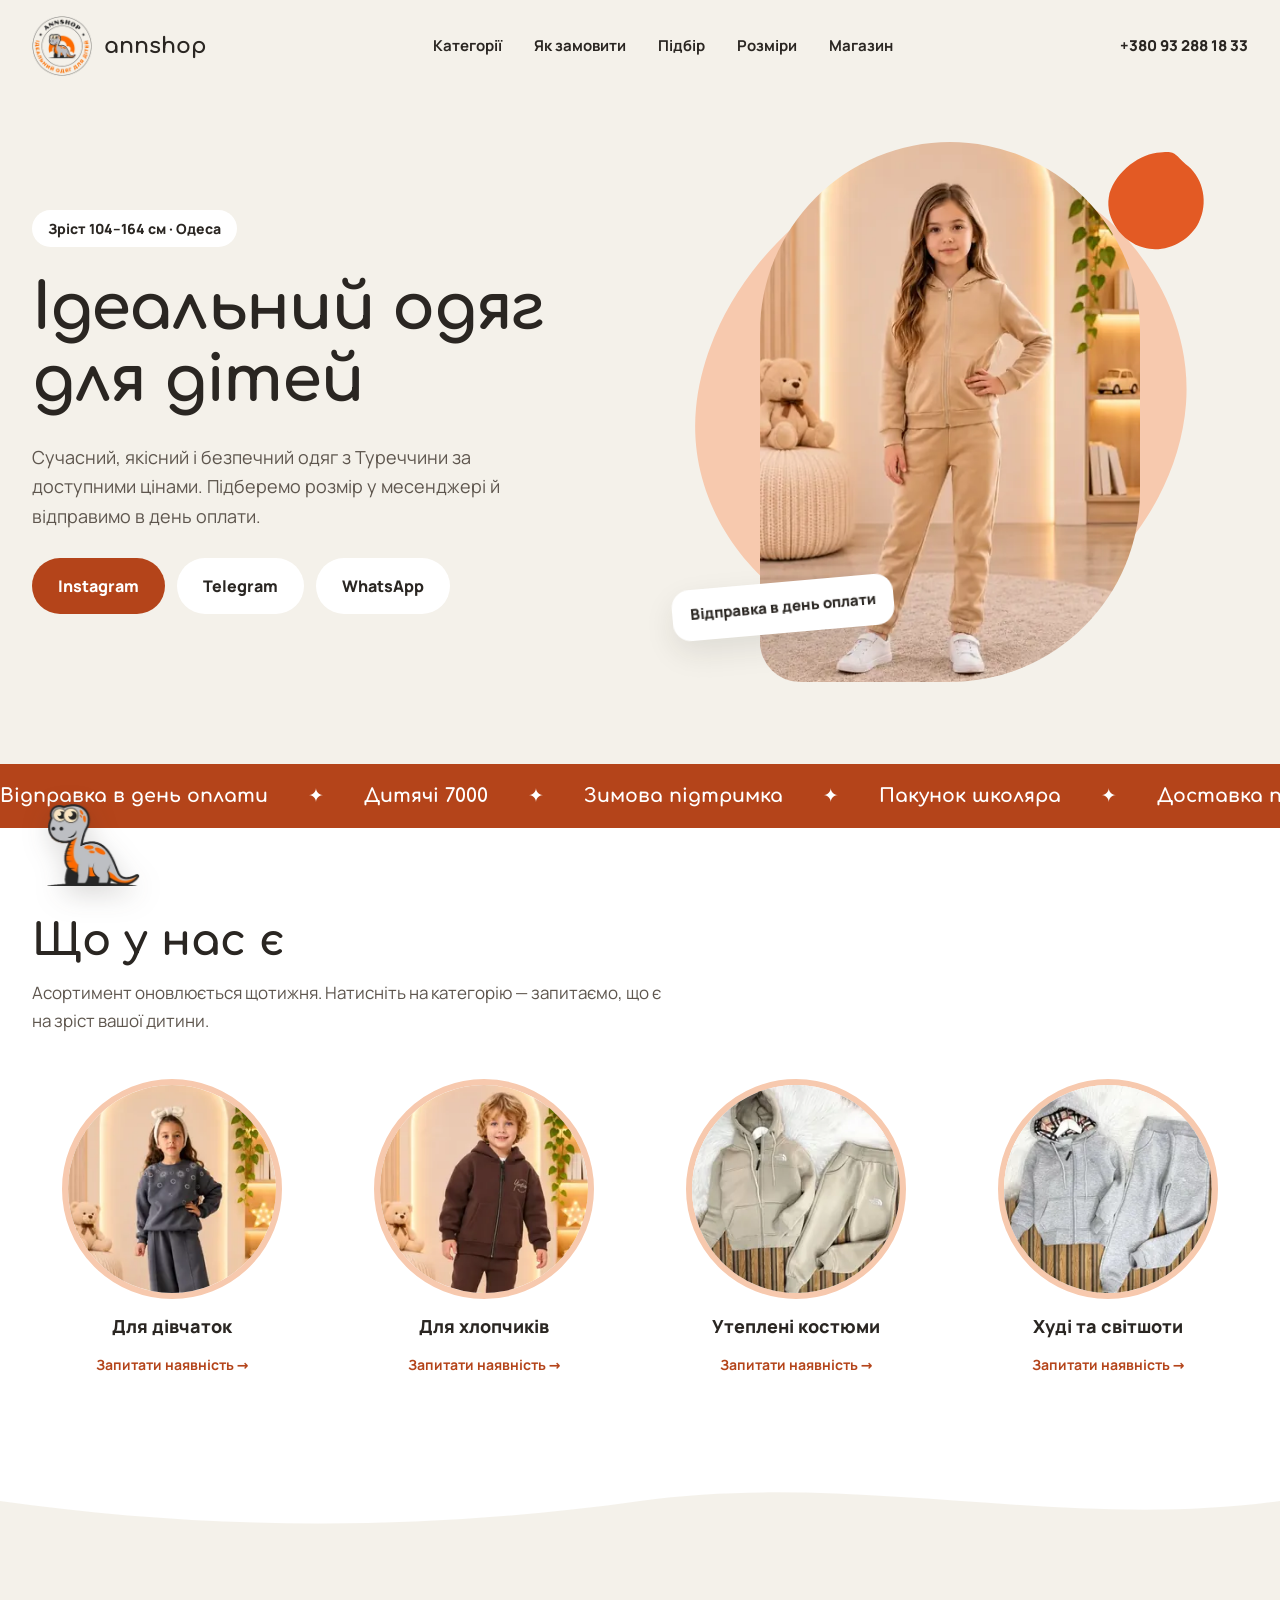
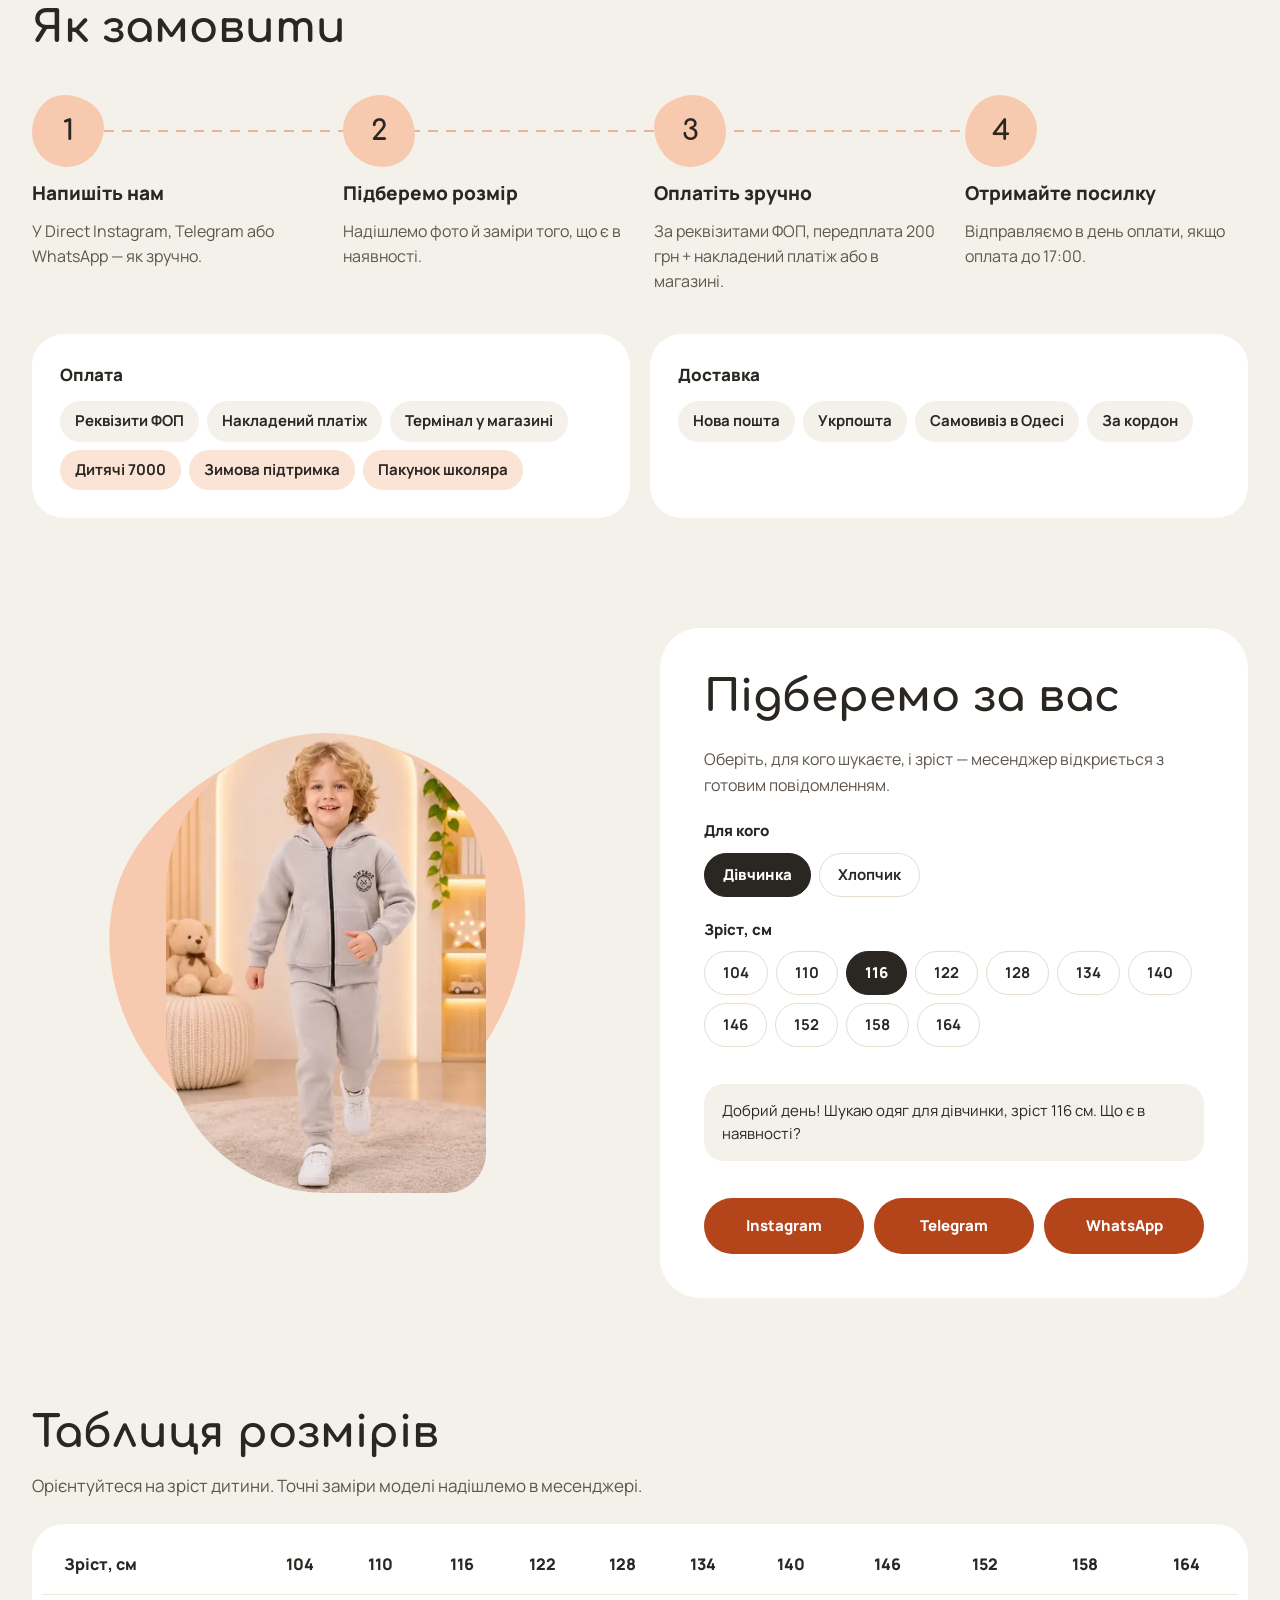
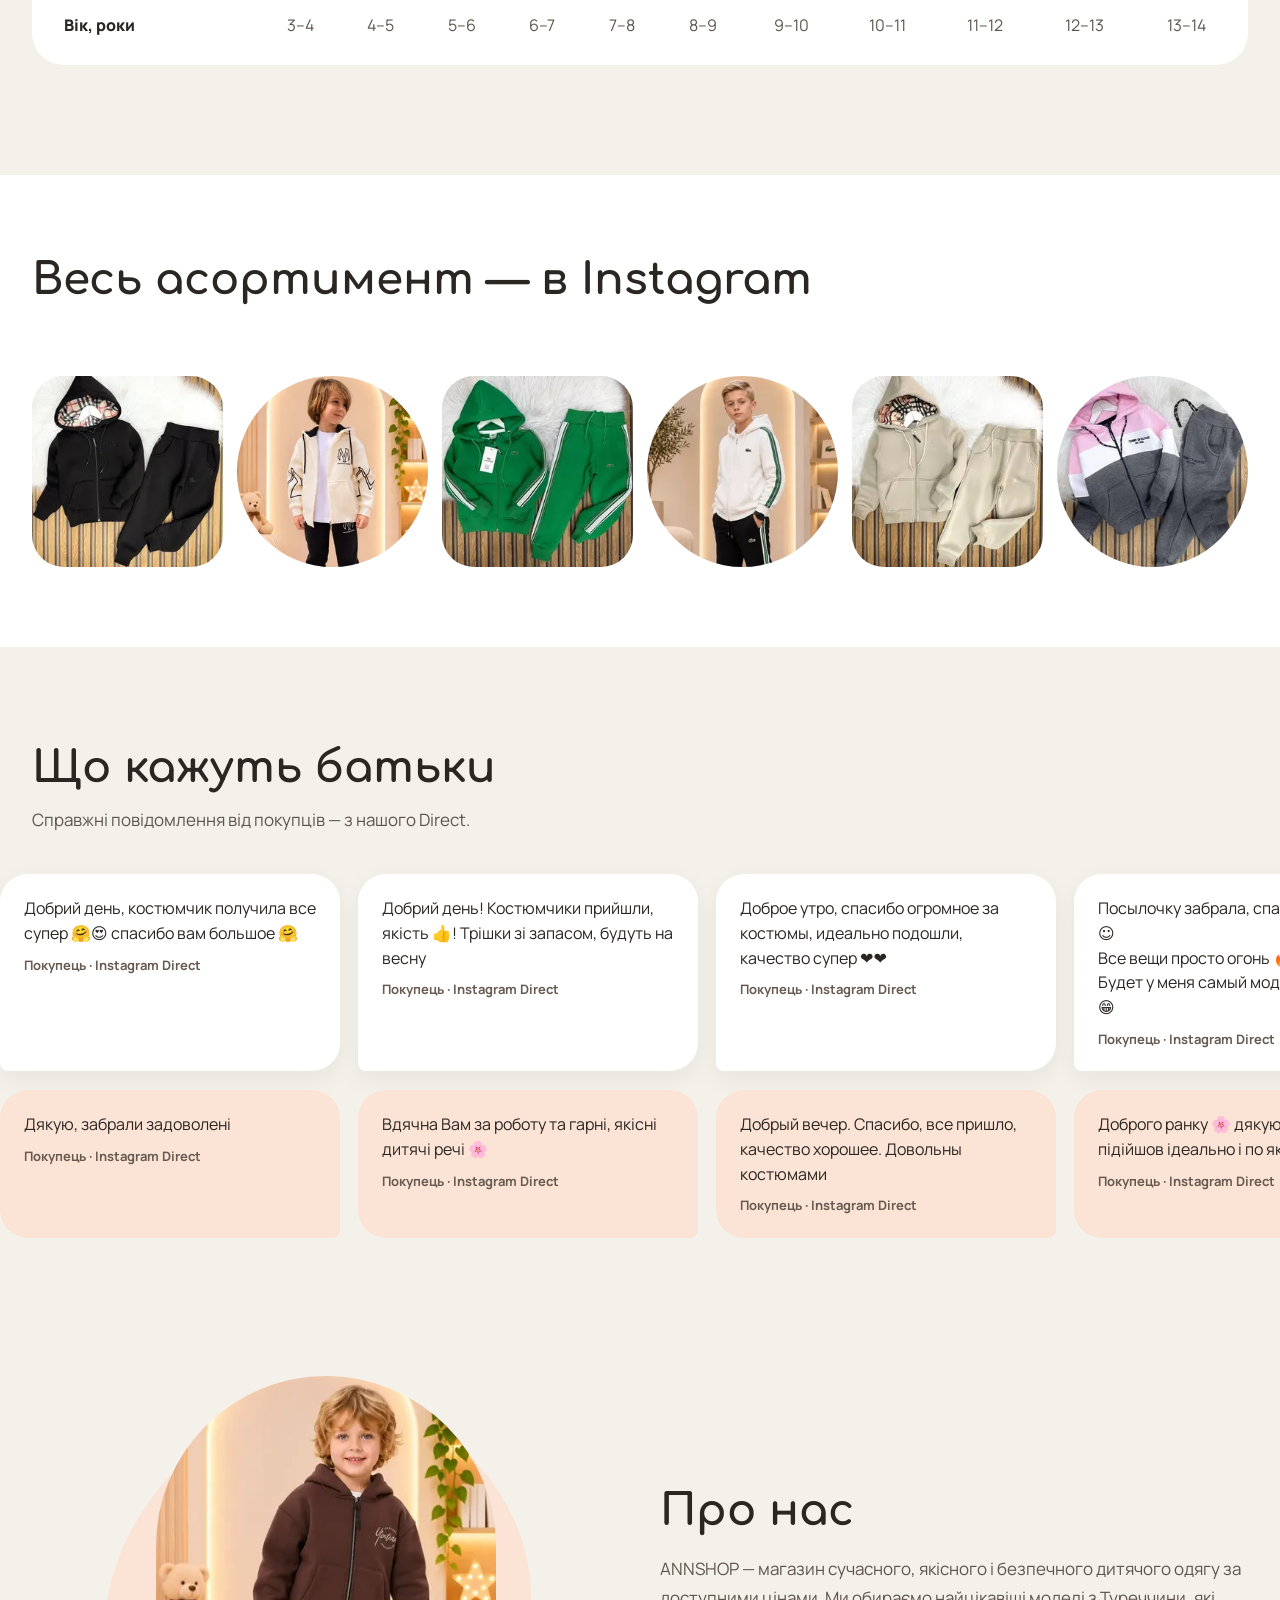
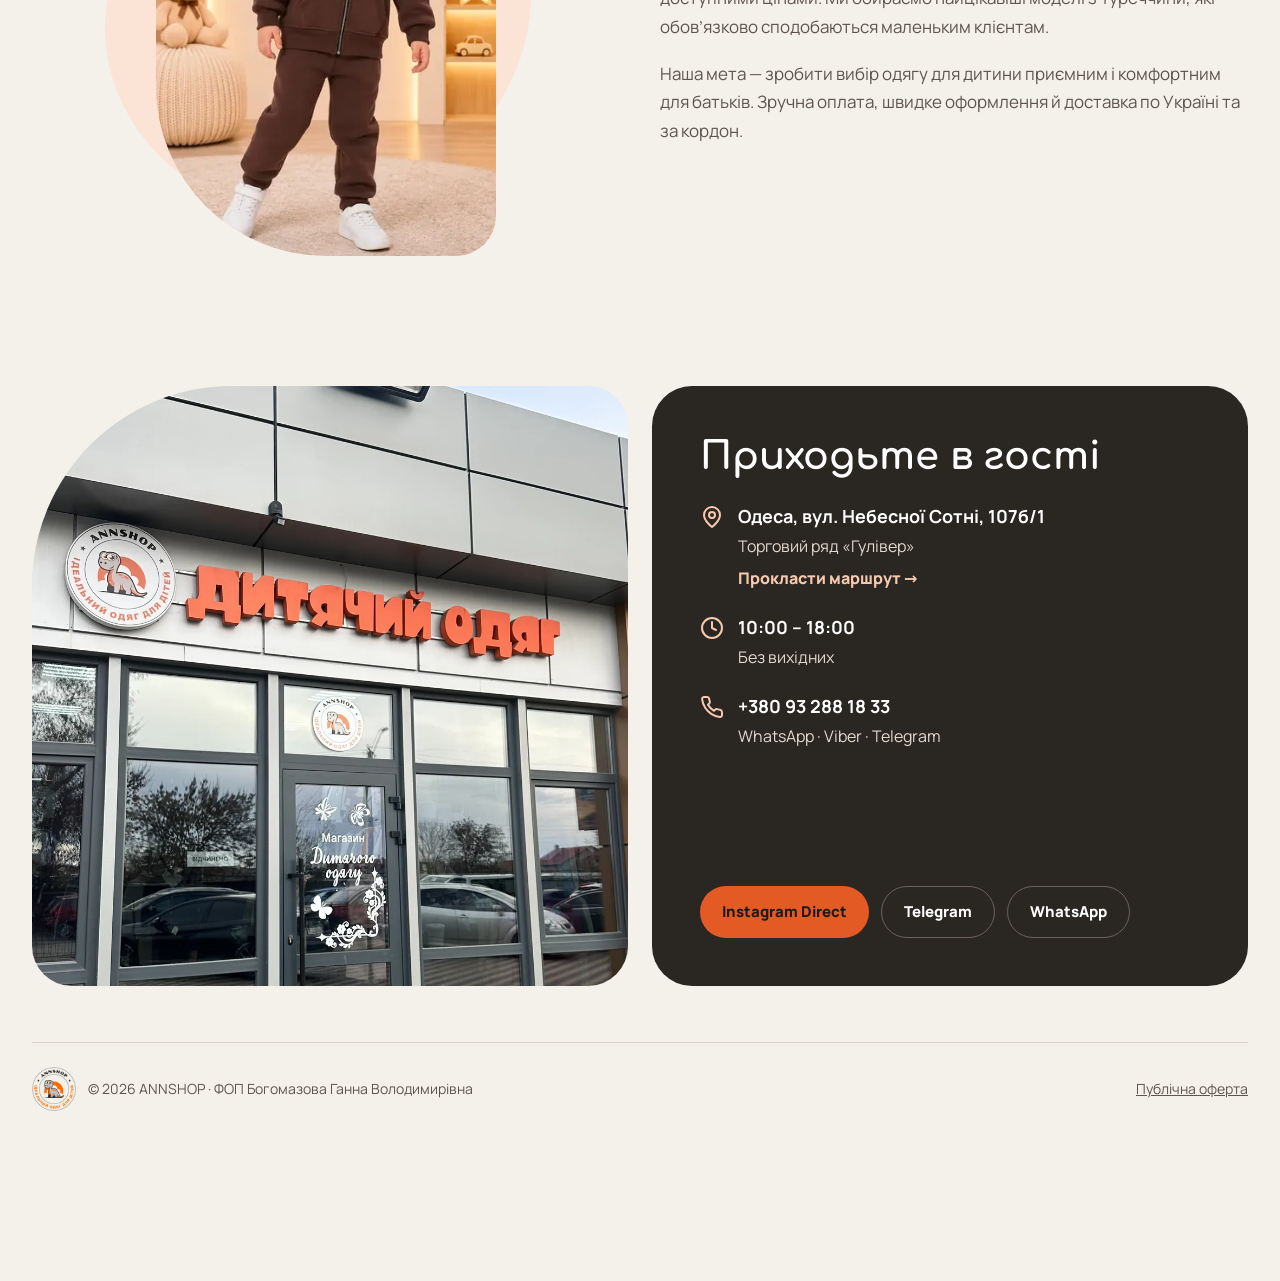
==== index.html @ 19527567 "Add files via upload" ====
<!DOCTYPE html>
<html lang="uk">
<head>
<meta charset="utf-8">
<meta name="viewport" content="width=device-width, initial-scale=1">
<title>ANNSHOP — дитячий одяг з Туреччини в Одесі | 104–164 см</title>
<meta name="description" content="Сучасний, якісний і безпечний дитячий одяг з Туреччини на зріст 104–164 см. Магазин в Одесі, відправка в день оплати по Україні. Приймаємо «Дитячі 7000», «Зимову підтримку», «Пакунок школяра».">
<meta name="theme-color" content="#F4F1EA">
<meta name="format-detection" content="telephone=no">
<link rel="icon" type="image/png" sizes="32x32" href="assets/img/favicon-32.png">
<link rel="apple-touch-icon" href="assets/img/apple-touch-icon.png">
<link rel="manifest" href="site.webmanifest">

<!-- Open Graph (після підключення домену замініть шлях на повну адресу, напр. https://annshop.com.ua/assets/img/og-image.jpg) -->
<meta property="og:type" content="website">
<meta property="og:locale" content="uk_UA">
<meta property="og:title" content="ANNSHOP — ідеальний одяг для дітей">
<meta property="og:description" content="Дитячий одяг з Туреччини, 104–164 см. Одеса, відправка в день оплати.">
<meta property="og:image" content="assets/img/og-image.jpg">

<link rel="preload" href="assets/fonts/comfortaa-cyrillic-wght-normal.woff2" as="font" type="font/woff2" crossorigin>
<link rel="preload" href="assets/fonts/manrope-cyrillic-wght-normal.woff2" as="font" type="font/woff2" crossorigin>
<link rel="preload" as="image" href="assets/img/hero-girl.webp" imagesrcset="assets/img/hero-girl-420.webp 420w, assets/img/hero-girl.webp 800w" imagesizes="(max-width:900px) 280px, 380px" fetchpriority="high">
<link rel="stylesheet" href="assets/css/style.css">
<script>document.documentElement.classList.add('js')</script>

<script type="application/ld+json">
{
  "@context": "https://schema.org",
  "@type": "ClothingStore",
  "name": "ANNSHOP",
  "description": "Дитячий одяг з Туреччини на зріст 104–164 см",
  "telephone": "+380932881833",
  "email": "anutau92@gmail.com",
  "address": {
    "@type": "PostalAddress",
    "streetAddress": "вул. Небесної Сотні, 107б/1, торговий ряд «Гулівер»",
    "addressLocality": "Одеса",
    "addressCountry": "UA"
  },
  "openingHoursSpecification": [{
    "@type": "OpeningHoursSpecification",
    "dayOfWeek": ["Monday","Tuesday","Wednesday","Thursday","Friday","Saturday","Sunday"],
    "opens": "10:00",
    "closes": "18:00"
  }],
  "sameAs": ["https://www.instagram.com/annshop_kids"]
}
</script>
</head>
<body>
<a class="skip" href="#main">Перейти до змісту</a>

<header class="wrap header">
  <div class="brand">
    <a href="#top" aria-label="ANNSHOP — на початок сторінки"><img src="assets/img/logo.webp" width="60" height="60" alt="ANNSHOP — ідеальний одяг для дітей"></a>
    <a href="https://www.instagram.com/annshop_kids" aria-label="ANNSHOP в Instagram"><span>annshop</span></a>
  </div>
  <nav class="nav" aria-label="Головне меню">
    <a href="#cats">Категорії</a>
    <a href="#order">Як замовити</a>
    <a href="#pick">Підбір</a>
    <a href="#sizes">Розміри</a>
    <a href="#contacts">Магазин</a>
  </nav>
  <a class="header__phone" href="tel:+380932881833">+380&nbsp;93&nbsp;288&nbsp;18&nbsp;33</a>
</header>

<main id="main">

<!-- HERO -->
<section id="top" class="wrap hero">
  <div class="hero__text">
    <span class="chip in">Зріст 104–164 см · Одеса</span>
    <h1 class="h1 in in--2">Ідеальний одяг для дітей</h1>
    <p class="lead in in--3">Сучасний, якісний і безпечний одяг з Туреччини за доступними цінами. Підберемо розмір у месенджері й відправимо в день оплати.</p>
    <div class="btn-row in in--4">
      <a class="btn btn--primary" href="https://www.instagram.com/annshop_kids">Instagram</a>
      <a class="btn btn--light" href="https://t.me/BagaAnna">Telegram</a>
      <a class="btn btn--light" href="https://wa.me/380932881833">WhatsApp</a>
    </div>
  </div>
  <div class="hero__art">
    <svg class="blob blob--big" aria-hidden="true" viewBox="0 0 600 600"><path d="M438 92c62 44 104 122 98 200-6 80-58 160-132 202-74 42-170 46-244 6S38 380 46 296c8-84 66-168 140-212 74-44 190-36 252 8z" fill="#F7C9AE"/></svg>
    <svg class="blob blob--float" aria-hidden="true" viewBox="0 0 200 200"><path d="M150 40c26 22 34 62 18 94s-56 52-92 42S12 128 18 92 64 22 98 18s26 0 52 22z" fill="#E35A24"/></svg>
    <img class="hero__img in-img" src="assets/img/hero-girl.webp" srcset="assets/img/hero-girl-420.webp 420w, assets/img/hero-girl.webp 800w" sizes="(max-width:900px) 280px, 380px" width="800" height="1197" alt="Дівчинка в бежевому костюмі ANNSHOP" fetchpriority="high" decoding="async">
    <span class="sticker in-pop">Відправка в день оплати</span>
  </div>
</section>

<!-- TICKER -->
<div class="ticker" role="region" aria-label="Переваги">
  <p class="sr-only">Відправка в день оплати. Приймаємо «Дитячі 7000», «Зимову підтримку», «Пакунок школяра». Доставка по Україні та за кордон.</p>
  <div class="marquee" aria-hidden="true">
    <div class="marquee__group"><span>Відправка в день оплати</span><span>✦</span><span>Дитячі 7000</span><span>✦</span><span>Зимова підтримка</span><span>✦</span><span>Пакунок школяра</span><span>✦</span><span>Доставка по Україні та за кордон</span><span>✦</span></div>
  </div>
</div>

<!-- CATEGORIES -->
<section id="cats" class="cats">
  <div class="wrap">
    <div class="section-head">
      <h2 class="h2 reveal">Що у нас є</h2>
      <p class="lead reveal">Асортимент оновлюється щотижня. Натисніть на категорію — запитаємо, що є на зріст вашої дитини.</p>
    </div>
    <div class="cats__grid">
      <a class="cat reveal" href="https://t.me/BagaAnna?text=%D0%94%D0%BE%D0%B1%D1%80%D0%B8%D0%B9%20%D0%B4%D0%B5%D0%BD%D1%8C%21%20%D0%A6%D1%96%D0%BA%D0%B0%D0%B2%D0%B8%D1%82%D1%8C%20%D0%BE%D0%B4%D1%8F%D0%B3%20%D0%B4%D0%BB%D1%8F%20%D0%B4%D1%96%D0%B2%D1%87%D0%B0%D1%82%D0%BE%D0%BA.">
        <span class="cat__img"><img src="assets/img/cat-girls.webp" srcset="assets/img/cat-girls-240.webp 240w, assets/img/cat-girls.webp 480w" sizes="(max-width:560px) 150px, 220px" width="480" height="480" alt="" loading="lazy" decoding="async"></span>
        <span class="cat__title">Для дівчаток</span>
        <span class="cat__more">Запитати наявність →</span>
      </a>
      <a class="cat reveal" data-delay="1" href="https://t.me/BagaAnna?text=%D0%94%D0%BE%D0%B1%D1%80%D0%B8%D0%B9%20%D0%B4%D0%B5%D0%BD%D1%8C%21%20%D0%A6%D1%96%D0%BA%D0%B0%D0%B2%D0%B8%D1%82%D1%8C%20%D0%BE%D0%B4%D1%8F%D0%B3%20%D0%B4%D0%BB%D1%8F%20%D1%85%D0%BB%D0%BE%D0%BF%D1%87%D0%B8%D0%BA%D1%96%D0%B2.">
        <span class="cat__img"><img src="assets/img/cat-boys.webp" srcset="assets/img/cat-boys-240.webp 240w, assets/img/cat-boys.webp 480w" sizes="(max-width:560px) 150px, 220px" width="480" height="480" alt="" loading="lazy" decoding="async"></span>
        <span class="cat__title">Для хлопчиків</span>
        <span class="cat__more">Запитати наявність →</span>
      </a>
      <a class="cat reveal" data-delay="2" href="https://t.me/BagaAnna?text=%D0%94%D0%BE%D0%B1%D1%80%D0%B8%D0%B9%20%D0%B4%D0%B5%D0%BD%D1%8C%21%20%D0%A6%D1%96%D0%BA%D0%B0%D0%B2%D0%BB%D1%8F%D1%82%D1%8C%20%D1%83%D1%82%D0%B5%D0%BF%D0%BB%D0%B5%D0%BD%D1%96%20%D0%BA%D0%BE%D1%81%D1%82%D1%8E%D0%BC%D0%B8.">
        <span class="cat__img"><img src="assets/img/cat-warm.webp" srcset="assets/img/cat-warm-240.webp 240w, assets/img/cat-warm.webp 480w" sizes="(max-width:560px) 150px, 220px" width="480" height="480" alt="" loading="lazy" decoding="async"></span>
        <span class="cat__title">Утеплені костюми</span>
        <span class="cat__more">Запитати наявність →</span>
      </a>
      <a class="cat reveal" data-delay="3" href="https://t.me/BagaAnna?text=%D0%94%D0%BE%D0%B1%D1%80%D0%B8%D0%B9%20%D0%B4%D0%B5%D0%BD%D1%8C%21%20%D0%A6%D1%96%D0%BA%D0%B0%D0%B2%D0%BB%D1%8F%D1%82%D1%8C%20%D1%85%D1%83%D0%B4%D1%96%20%D1%82%D0%B0%20%D1%81%D0%B2%D1%96%D1%82%D1%88%D0%BE%D1%82%D0%B8.">
        <span class="cat__img"><img src="assets/img/cat-hoodies.webp" srcset="assets/img/cat-hoodies-240.webp 240w, assets/img/cat-hoodies.webp 480w" sizes="(max-width:560px) 150px, 220px" width="480" height="480" alt="" loading="lazy" decoding="async"></span>
        <span class="cat__title">Худі та світшоти</span>
        <span class="cat__more">Запитати наявність →</span>
      </a>
    </div>
  </div>
</section>
<svg class="wave" aria-hidden="true" viewBox="0 0 1440 60" preserveAspectRatio="none"><path d="M0 0 L1440 0 L1440 30 C 1200 60, 960 0, 720 30 S 240 60, 0 30 Z" fill="#FFFFFF"/></svg>

<!-- HOW TO ORDER -->
<section id="order" class="wrap order">
  <h2 class="h2 reveal">Як замовити</h2>
  <ol class="steps" data-stagger>
    <li class="step"><span class="step__num" aria-hidden="true">1</span><span class="step__title">Напишіть нам</span><span class="step__text">У Direct Instagram, Telegram або WhatsApp — як зручно.</span></li>
    <li class="step"><span class="step__num" aria-hidden="true">2</span><span class="step__title">Підберемо розмір</span><span class="step__text">Надішлемо фото й заміри того, що є в наявності.</span></li>
    <li class="step"><span class="step__num" aria-hidden="true">3</span><span class="step__title">Оплатіть зручно</span><span class="step__text">За реквізитами ФОП, передплата 200 грн + накладений платіж або в магазині.</span></li>
    <li class="step"><span class="step__num" aria-hidden="true">4</span><span class="step__title">Отримайте посилку</span><span class="step__text">Відправляємо в день оплати, якщо оплата до 17:00.</span></li>
  </ol>
  <div class="two two--tight">
    <div class="card reveal">
      <span class="card__title">Оплата</span>
      <ul class="pills">
        <li class="pill">Реквізити ФОП</li>
        <li class="pill">Накладений платіж</li>
        <li class="pill">Термінал у магазині</li>
        <li class="pill pill--hot">Дитячі 7000</li>
        <li class="pill pill--hot">Зимова підтримка</li>
        <li class="pill pill--hot">Пакунок школяра</li>
      </ul>
    </div>
    <div class="card reveal" data-delay="1">
      <span class="card__title">Доставка</span>
      <ul class="pills">
        <li class="pill">Нова пошта</li>
        <li class="pill">Укрпошта</li>
        <li class="pill">Самовивіз в Одесі</li>
        <li class="pill">За кордон</li>
      </ul>
    </div>
  </div>
</section>

<!-- PICKER -->
<section id="pick" class="wrap pick">
  <div class="two">
    <div class="pick__art reveal" aria-hidden="true">
      <svg class="blob" viewBox="0 0 600 600"><path d="M300 40c90 0 190 50 220 140s-10 210-90 270-200 80-280 20S30 300 60 210 210 40 300 40z" fill="#F7C9AE"/></svg>
      <img class="pick__img" src="assets/img/boy-grey.webp" srcset="assets/img/boy-grey-400.webp 400w, assets/img/boy-grey.webp 680w" sizes="320px" width="680" height="1020" alt="" loading="lazy" decoding="async">
    </div>
    <div class="panel reveal" data-delay="1">
      <h2 class="h2">Підберемо за вас</h2>
      <p class="lead" style="font-size:16px">Оберіть, для кого шукаєте, і зріст — месенджер відкриється з готовим повідомленням.</p>
      <fieldset class="field">
        <legend>Для кого</legend>
        <div class="chips" data-group="gender">
          <button type="button" class="choice" data-value="дівчинки" aria-pressed="true">Дівчинка</button>
          <button type="button" class="choice" data-value="хлопчика" aria-pressed="false">Хлопчик</button>
        </div>
      </fieldset>
      <fieldset class="field">
        <legend>Зріст, см</legend>
        <div class="chips" data-group="height">
          <button type="button" class="choice" data-value="104" aria-pressed="false">104</button>
          <button type="button" class="choice" data-value="110" aria-pressed="false">110</button>
          <button type="button" class="choice" data-value="116" aria-pressed="true">116</button>
          <button type="button" class="choice" data-value="122" aria-pressed="false">122</button>
          <button type="button" class="choice" data-value="128" aria-pressed="false">128</button>
          <button type="button" class="choice" data-value="134" aria-pressed="false">134</button>
          <button type="button" class="choice" data-value="140" aria-pressed="false">140</button>
          <button type="button" class="choice" data-value="146" aria-pressed="false">146</button>
          <button type="button" class="choice" data-value="152" aria-pressed="false">152</button>
          <button type="button" class="choice" data-value="158" aria-pressed="false">158</button>
          <button type="button" class="choice" data-value="164" aria-pressed="false">164</button>
        </div>
      </fieldset>
      <p class="preview" id="pick-message" aria-live="polite">Добрий день! Шукаю одяг для дівчинки, зріст 116 см. Що є в наявності?</p>
      <div class="send">
        <a class="btn btn--primary" id="pick-ig" href="https://ig.me/m/annshop_kids">Instagram</a>
        <a class="btn btn--primary" id="pick-tg" href="https://t.me/BagaAnna">Telegram</a>
        <a class="btn btn--primary" id="pick-wa" href="https://wa.me/380932881833">WhatsApp</a>
      </div>
    </div>
  </div>
</section>

<!-- SIZES -->
<section id="sizes" class="wrap sizes">
  <div class="section-head">
    <h2 class="h2 reveal">Таблиця розмірів</h2>
    <p class="lead reveal">Орієнтуйтеся на зріст дитини. Точні заміри моделі надішлемо в месенджері.</p>
  </div>
  <div class="table-box reveal" tabindex="0" role="region" aria-label="Таблиця розмірів" data-lenis-prevent-horizontal>
    <table>
      <tbody>
        <tr><th scope="row">Зріст, см</th><td>104</td><td>110</td><td>116</td><td>122</td><td>128</td><td>134</td><td>140</td><td>146</td><td>152</td><td>158</td><td>164</td></tr>
        <tr><th scope="row">Вік, роки</th><td>3–4</td><td>4–5</td><td>5–6</td><td>6–7</td><td>7–8</td><td>8–9</td><td>9–10</td><td>10–11</td><td>11–12</td><td>12–13</td><td>13–14</td></tr>
      </tbody>
    </table>
  </div>
</section>

<!-- INSTAGRAM -->
<section class="insta">
  <div class="wrap">
    <div class="section-head section-head--row">
      <div>
        <h2 class="h2 reveal">Весь асортимент — в Instagram</h2>
        <p class="lead reveal">Нові надходження щотижня, ціни та наявність — у профілі @annshop_kids.</p>
      </div>
      <a class="btn btn--primary reveal" href="https://www.instagram.com/annshop_kids">
        <svg width="20" height="20" viewBox="0 0 24 24" fill="none" stroke="currentColor" stroke-width="2" stroke-linecap="round" stroke-linejoin="round" aria-hidden="true"><rect x="3" y="3" width="18" height="18" rx="5"/><circle cx="12" cy="12" r="4"/><circle cx="17.5" cy="6.5" r="0.6"/></svg>
        Перейти в Instagram
      </a>
    </div>
    <div class="feed reveal">
      <a href="https://www.instagram.com/annshop_kids" aria-label="Instagram ANNSHOP"><img src="assets/img/feed-1.webp" srcset="assets/img/feed-1-260.webp 260w, assets/img/feed-1.webp 520w" sizes="(max-width:560px) 30vw, (max-width:1100px) 30vw, 200px" width="520" height="520" alt="Чорний утеплений костюм" loading="lazy" decoding="async"></a>
      <a href="https://www.instagram.com/annshop_kids" aria-label="Instagram ANNSHOP"><img src="assets/img/feed-2.webp" srcset="assets/img/feed-2-260.webp 260w, assets/img/feed-2.webp 520w" sizes="(max-width:560px) 30vw, (max-width:1100px) 30vw, 200px" width="520" height="520" alt="Хлопчик у світлому костюмі" loading="lazy" decoding="async"></a>
      <a href="https://www.instagram.com/annshop_kids" aria-label="Instagram ANNSHOP"><img src="assets/img/feed-3.webp" srcset="assets/img/feed-3-260.webp 260w, assets/img/feed-3.webp 520w" sizes="(max-width:560px) 30vw, (max-width:1100px) 30vw, 200px" width="520" height="520" alt="Зелений спортивний костюм" loading="lazy" decoding="async"></a>
      <a href="https://www.instagram.com/annshop_kids" aria-label="Instagram ANNSHOP"><img src="assets/img/feed-4.webp" srcset="assets/img/feed-4-260.webp 260w, assets/img/feed-4.webp 520w" sizes="(max-width:560px) 30vw, (max-width:1100px) 30vw, 200px" width="520" height="520" alt="Хлопчик у білому худі" loading="lazy" decoding="async"></a>
      <a href="https://www.instagram.com/annshop_kids" aria-label="Instagram ANNSHOP"><img src="assets/img/feed-5.webp" srcset="assets/img/feed-5-260.webp 260w, assets/img/feed-5.webp 520w" sizes="(max-width:560px) 30vw, (max-width:1100px) 30vw, 200px" width="520" height="520" alt="Бежевий утеплений костюм" loading="lazy" decoding="async"></a>
      <a href="https://www.instagram.com/annshop_kids" aria-label="Instagram ANNSHOP"><img src="assets/img/feed-6.webp" srcset="assets/img/feed-6-260.webp 260w, assets/img/feed-6.webp 520w" sizes="(max-width:560px) 30vw, (max-width:1100px) 30vw, 200px" width="520" height="520" alt="Рожево-сірий костюм" loading="lazy" decoding="async"></a>
    </div>
  </div>
</section>

<!-- REVIEWS -->
<section class="reviews" aria-labelledby="reviews-title">
  <div class="wrap section-head">
    <h2 class="h2 reveal" id="reviews-title">Що кажуть батьки</h2>
    <p class="lead reveal">Справжні повідомлення від покупців — з нашого Direct.</p>
  </div>
  <div class="reviews__rows">
    <div class="marquee">
      <div class="marquee__group">
        <figure class="review"><blockquote>Добрий день, костюмчик получила все супер 🤗😍 спасибо вам большое 🤗</blockquote><figcaption>Покупець · Instagram Direct</figcaption></figure>
        <figure class="review"><blockquote>Добрий день! Костюмчики прийшли, якість 👍! Трішки зі запасом, будуть на весну</blockquote><figcaption>Покупець · Instagram Direct</figcaption></figure>
        <figure class="review"><blockquote>Доброе утро, спасибо огромное за костюмы, идеально подошли, качество супер ❤️❤️</blockquote><figcaption>Покупець · Instagram Direct</figcaption></figure>
        <figure class="review"><blockquote>Посылочку забрала, спасибо большое ☺️
Все вещи просто огонь 🔥
Будет у меня самый модный малый 🤗😁</blockquote><figcaption>Покупець · Instagram Direct</figcaption></figure>
        <figure class="review"><blockquote>Доброго вечора, костюм отримали, сів ідеально. Якість товару на висоті. Дякую.</blockquote><figcaption>Покупець · Instagram Direct</figcaption></figure>
        <figure class="review"><blockquote>Ну я у вас брала костюм, он сел шикарно</blockquote><figcaption>Покупець · Instagram Direct</figcaption></figure>
      </div>
    </div>
    <div class="marquee marquee--rev">
      <div class="marquee__group">
        <figure class="review"><blockquote>Дякую, забрали задоволені</blockquote><figcaption>Покупець · Instagram Direct</figcaption></figure>
        <figure class="review"><blockquote>Вдячна Вам за роботу та гарні, якісні дитячі речі 🌸</blockquote><figcaption>Покупець · Instagram Direct</figcaption></figure>
        <figure class="review"><blockquote>Добрый вечер. Спасибо, все пришло, качество хорошее. Довольны костюмами</blockquote><figcaption>Покупець · Instagram Direct</figcaption></figure>
        <figure class="review"><blockquote>Доброго ранку 🌸 дякую за костюм, підійшов ідеально і по якості класний)</blockquote><figcaption>Покупець · Instagram Direct</figcaption></figure>
        <figure class="review"><blockquote>Отримала, все супер
хочу ще</blockquote><figcaption>Покупець · Instagram Direct</figcaption></figure>
      </div>
    </div>
  </div>
</section>

<!-- ABOUT -->
<section class="wrap about">
  <div class="two">
    <div class="about__art reveal">
      <svg class="blob" aria-hidden="true" viewBox="0 0 600 600"><path d="M438 92c62 44 104 122 98 200-6 80-58 160-132 202-74 42-170 46-244 6S38 380 46 296c8-84 66-168 140-212 74-44 190-36 252 8z" fill="#FBE3D5"/></svg>
      <img class="about__img" src="assets/img/boy-brown.webp" srcset="assets/img/boy-brown-400.webp 400w, assets/img/boy-brown.webp 720w" sizes="(max-width:900px) 280px, 340px" width="720" height="1080" alt="Хлопчик у коричневому костюмі ANNSHOP" loading="lazy" decoding="async">
    </div>
    <div class="about__text">
      <h2 class="h2 reveal">Про нас</h2>
      <p class="reveal">ANNSHOP — магазин сучасного, якісного і безпечного дитячого одягу за доступними цінами. Ми обираємо найцікавіші моделі з Туреччини, які обов’язково сподобаються маленьким клієнтам.</p>
      <p class="reveal">Наша мета — зробити вибір одягу для дитини приємним і комфортним для батьків. Зручна оплата, швидке оформлення й доставка по Україні та за кордон.</p>
    </div>
  </div>
</section>

<!-- CONTACTS -->
<section id="contacts" class="wrap contacts">
  <div class="two">
    <img class="store-img reveal" src="assets/img/store.webp" srcset="assets/img/store-600.webp 600w, assets/img/store.webp 1100w" sizes="(max-width:900px) 92vw, 620px" width="1100" height="1956" alt="Вхід у магазин ANNSHOP — вивіска «Дитячий одяг»" loading="lazy" decoding="async">
    <div class="dark reveal" data-delay="1">
      <h2 class="h2">Приходьте в гості</h2>
      <div class="info">
        <svg width="24" height="24" viewBox="0 0 24 24" fill="none" stroke="#F7C9AE" stroke-width="2" stroke-linecap="round" stroke-linejoin="round" aria-hidden="true"><path d="M20 10c0 6-8 12-8 12s-8-6-8-12a8 8 0 0 1 16 0z"/><circle cx="12" cy="10" r="3"/></svg>
        <div><strong>Одеса, вул. Небесної Сотні, 107б/1</strong><span>Торговий ряд «Гулівер»</span><a id="map-link" href="https://maps.app.goo.gl/VJhkKNK8gvpzCJzKA" style="color:#F7C9AE;font-weight:800;margin-top:4px">Прокласти маршрут →</a></div>
      </div>
      <div class="info">
        <svg width="24" height="24" viewBox="0 0 24 24" fill="none" stroke="#F7C9AE" stroke-width="2" stroke-linecap="round" stroke-linejoin="round" aria-hidden="true"><circle cx="12" cy="12" r="10"/><path d="M12 6v6l4 2"/></svg>
        <div><strong>10:00 – 18:00</strong><span>Без вихідних</span></div>
      </div>
      <div class="info">
        <svg width="24" height="24" viewBox="0 0 24 24" fill="none" stroke="#F7C9AE" stroke-width="2" stroke-linecap="round" stroke-linejoin="round" aria-hidden="true"><path d="M22 16.9v3a2 2 0 0 1-2.2 2 19.8 19.8 0 0 1-8.6-3.1 19.5 19.5 0 0 1-6-6A19.8 19.8 0 0 1 2.1 4.2 2 2 0 0 1 4.1 2h3a2 2 0 0 1 2 1.7c.1.9.4 1.8.7 2.7a2 2 0 0 1-.5 2.1L8 9.8a16 16 0 0 0 6 6l1.3-1.3a2 2 0 0 1 2.1-.4c.9.3 1.8.6 2.7.7a2 2 0 0 1 1.7 2z"/></svg>
        <div><a href="tel:+380932881833"><strong>+380&nbsp;93&nbsp;288&nbsp;18&nbsp;33</strong></a><span>WhatsApp · Viber · Telegram</span></div>
      </div>
      <div class="btn-row">
        <a class="btn btn--orange" href="https://ig.me/m/annshop_kids">Instagram Direct</a>
        <a class="btn btn--ghost" href="https://t.me/BagaAnna">Telegram</a>
        <a class="btn btn--ghost" href="https://wa.me/380932881833">WhatsApp</a>
      </div>
    </div>
  </div>
</section>

</main>

<footer class="wrap footer">
  <div class="footer__in">
    <div class="footer__brand">
      <img src="assets/img/logo.webp" width="44" height="44" alt="" loading="lazy">
      <span>© 2026 ANNSHOP · ФОП Богомазова Ганна Володимирівна</span>
    </div>
    <a href="oferta.html#top">Публічна оферта</a>
  </div>
</footer>

<!-- Back to top -->
<button type="button" class="to-top" id="to-top" aria-label="Нагору">
  <svg width="22" height="22" viewBox="0 0 24 24" fill="none" stroke="currentColor" stroke-width="2.5" stroke-linecap="round" stroke-linejoin="round" aria-hidden="true"><path d="M12 19V5"/><path d="M5 12l7-7 7 7"/></svg>
</button>

<!-- Dino mascot -->
<div class="scrim" id="dino-scrim" aria-hidden="true"></div>
<div class="dino-menu-anchor">
  <div class="dino-menu" id="dino-menu" role="dialog" aria-modal="false" aria-labelledby="dino-title">
    <div class="dino__menu-head">
      <span class="dino__menu-title" id="dino-title">Привіт! Допомогти з розміром?</span>
      <button type="button" class="dino__close" id="dino-close" aria-label="Закрити">
        <svg width="16" height="16" viewBox="0 0 24 24" fill="none" stroke="currentColor" stroke-width="2.5" stroke-linecap="round" aria-hidden="true"><path d="M6 6l12 12M18 6L6 18"/></svg>
      </button>
    </div>
    <p>Напишіть нам — підберемо за кілька хвилин.</p>
    <a class="btn btn--primary" href="https://ig.me/m/annshop_kids">Instagram</a>
    <a class="btn btn--soft" href="https://t.me/BagaAnna?text=%D0%94%D0%BE%D0%B1%D1%80%D0%B8%D0%B9%20%D0%B4%D0%B5%D0%BD%D1%8C%21%20%D0%94%D0%BE%D0%BF%D0%BE%D0%BC%D0%BE%D0%B6%D1%96%D1%82%D1%8C%2C%20%D0%B1%D1%83%D0%B4%D1%8C%20%D0%BB%D0%B0%D1%81%D0%BA%D0%B0%2C%20%D0%BF%D1%96%D0%B4%D1%96%D0%B1%D1%80%D0%B0%D1%82%D0%B8%20%D1%80%D0%BE%D0%B7%D0%BC%D1%96%D1%80.">Telegram</a>
    <a class="btn btn--soft" href="https://wa.me/380932881833?text=%D0%94%D0%BE%D0%B1%D1%80%D0%B8%D0%B9%20%D0%B4%D0%B5%D0%BD%D1%8C%21%20%D0%94%D0%BE%D0%BF%D0%BE%D0%BC%D0%BE%D0%B6%D1%96%D1%82%D1%8C%2C%20%D0%B1%D1%83%D0%B4%D1%8C%20%D0%BB%D0%B0%D1%81%D0%BA%D0%B0%2C%20%D0%BF%D1%96%D0%B4%D1%96%D0%B1%D1%80%D0%B0%D1%82%D0%B8%20%D1%80%D0%BE%D0%B7%D0%BC%D1%96%D1%80.">WhatsApp</a>
    <a class="dino__link" href="#pick" data-close>Підібрати за зростом ↓</a>
  </div>
</div>
<div class="dino is-left" id="dino">
  <button type="button" class="dino__bubble" id="dino-bubble" tabindex="-1" aria-hidden="true">Допомогти з розміром?</button>
  <button type="button" class="dino__btn" id="dino-btn" aria-label="Написати нам — динозаврик ANNSHOP" aria-expanded="false" aria-controls="dino-menu">
    <span class="dino__body"><img class="dino__img" src="assets/img/dino.webp" width="200" height="179" alt=""></span>
  </button>
</div>

<script src="assets/js/lenis.min.js" defer></script>
<script src="assets/js/main.js" defer></script>
</body>
</html>
---- assets/css/style.css ----
@font-face{font-family:Manrope;font-style:normal;font-display:swap;font-weight:200 800;src:url(../fonts/manrope-cyrillic-ext-wght-normal.woff2)format("woff2-variations");unicode-range:U+460-52F,U+1C80-1C8A,U+20B4,U+2DE0-2DFF,U+A640-A69F,U+FE2E-FE2F}@font-face{font-family:Manrope;font-style:normal;font-display:swap;font-weight:200 800;src:url(../fonts/manrope-cyrillic-wght-normal.woff2)format("woff2-variations");unicode-range:U+301,U+400-45F,U+490-491,U+4B0-4B1,U+2116}@font-face{font-family:Manrope;font-style:normal;font-display:swap;font-weight:200 800;src:url(../fonts/manrope-latin-wght-normal.woff2)format("woff2-variations");unicode-range:U+??,U+131,U+152-153,U+2BB-2BC,U+2C6,U+2DA,U+2DC,U+304,U+308,U+329,U+2000-206F,U+20AC,U+2122,U+2191,U+2193,U+2212,U+2215,U+FEFF,U+FFFD}@font-face{font-family:Comfortaa;font-style:normal;font-display:swap;font-weight:300 700;src:url(../fonts/comfortaa-cyrillic-ext-wght-normal.woff2)format("woff2-variations");unicode-range:U+460-52F,U+1C80-1C8A,U+20B4,U+2DE0-2DFF,U+A640-A69F,U+FE2E-FE2F}@font-face{font-family:Comfortaa;font-style:normal;font-display:swap;font-weight:300 700;src:url(../fonts/comfortaa-cyrillic-wght-normal.woff2)format("woff2-variations");unicode-range:U+301,U+400-45F,U+490-491,U+4B0-4B1,U+2116}@font-face{font-family:Comfortaa;font-style:normal;font-display:swap;font-weight:300 700;src:url(../fonts/comfortaa-latin-wght-normal.woff2)format("woff2-variations");unicode-range:U+??,U+131,U+152-153,U+2BB-2BC,U+2C6,U+2DA,U+2DC,U+304,U+308,U+329,U+2000-206F,U+20AC,U+2122,U+2191,U+2193,U+2212,U+2215,U+FEFF,U+FFFD}:root{--bg:#f4f1ea;--white:#fff;--peach:#f7c9ae;--peach-soft:#fbe3d5;--orange:#e35a24;--accent:#b4441a;--ink:#2a2622;--muted:#5e564e;--line:#ddd3c6;--font:"Manrope",system-ui,-apple-system,"Segoe UI",Roboto,Arial,sans-serif;--font-display:"Comfortaa","Manrope",system-ui,sans-serif;--ease:cubic-bezier(.2,.7,.2,1);--wrap:1312px}*,:before,:after{box-sizing:border-box}html{-webkit-text-size-adjust:100%;scroll-padding-top:24px;overflow-x:clip}body{background:var(--bg);color:var(--ink);font-family:var(--font);-webkit-font-smoothing:antialiased;text-rendering:optimizelegibility;margin:0;font-size:16px;line-height:1.5;overflow-x:clip}main{overflow-x:hidden}@supports (overflow-x:clip){main{overflow-x:clip}}img{max-width:100%;height:auto;display:block}a{color:inherit}a:hover{color:var(--accent)}button{font:inherit;color:inherit}:focus-visible{outline:3px solid var(--orange);outline-offset:3px;border-radius:8px}.sr-only{clip:rect(0,0,0,0);white-space:nowrap;border:0;width:1px;height:1px;margin:-1px;padding:0;overflow:hidden;position:absolute!important}.skip{z-index:100;background:var(--ink);color:#fff;border-radius:999px;padding:10px 16px;font-weight:800;text-decoration:none;transition:top .2s;position:absolute;top:-60px;left:12px}.skip:focus{color:#fff;top:12px}html.lenis,html.lenis body{height:auto}.lenis:not(.lenis-autoToggle).lenis-stopped{overflow:clip}.lenis [data-lenis-prevent]{overscroll-behavior:contain}.wrap{max-width:var(--wrap);margin:0 auto;padding:0 32px}.h1{font-family:var(--font-display);letter-spacing:-.02em;margin:0;font-size:clamp(40px,5vw,64px);font-weight:700;line-height:1.12}.h2{font-family:var(--font-display);margin:0;font-size:clamp(30px,3.4vw,44px);font-weight:700;line-height:1.18}.lead{color:var(--muted);margin:0;font-size:17px;line-height:1.65}.section-head{flex-direction:column;gap:12px;max-width:640px;display:flex}.section-head--row{flex-flow:wrap;justify-content:space-between;align-items:flex-end;gap:16px;max-width:none}.section-head--row>div{flex-direction:column;gap:10px;display:flex}.btn{cursor:pointer;min-height:56px;transition:transform .3s var(--ease),box-shadow .3s var(--ease),background-color .25s;border:0;border-radius:999px;justify-content:center;align-items:center;gap:10px;padding:0 26px;font-size:16px;font-weight:800;text-decoration:none;display:inline-flex}.btn:hover{transform:translateY(-2px)}.btn--primary{background:var(--accent);color:#fff}.btn--primary:hover{color:#fff;box-shadow:0 12px 26px #b4441a40}.btn--light{background:var(--white);color:var(--ink)}.btn--light:hover{color:var(--ink);box-shadow:0 12px 26px #2a262214}.btn--soft{background:var(--bg);color:var(--ink)}.btn--ghost{color:#fff;background:0 0;border:1.5px solid #6b625a}.btn--ghost:hover{color:#fff;border-color:#fff}.btn--orange{background:var(--orange);color:#1e1a17}.btn--orange:hover{color:#1e1a17}.btn svg{flex:none}.header{justify-content:space-between;align-items:center;gap:16px;height:92px;display:flex}.brand{align-items:center;gap:12px;display:flex}.brand a{border-radius:12px;text-decoration:none;display:flex}a.brand{text-decoration:none}.brand img{width:60px;height:60px}.brand span{font-family:var(--font-display);font-size:22px;font-weight:700}.nav{gap:32px;font-size:15px;font-weight:700;display:flex}.nav a{text-decoration:none;position:relative}.nav a:after{content:"";background:var(--accent);transform-origin:0;height:2px;transition:transform .35s var(--ease);border-radius:2px;position:absolute;bottom:-6px;left:0;right:0;transform:scaleX(0)}.nav a:hover:after{transform:scaleX(1)}.header__phone{white-space:nowrap;font-size:15px;font-weight:800;text-decoration:none}.hero{grid-template-columns:1fr 1fr;align-items:center;gap:24px;display:grid}.hero__text{flex-direction:column;gap:26px;padding:24px 0;display:flex}.chip{background:var(--white);border-radius:999px;align-self:flex-start;padding:8px 16px;font-size:14px;font-weight:800}.hero__text .lead{max-width:470px;font-size:18px}.btn-row{flex-wrap:wrap;gap:12px;display:flex}.hero__art{justify-content:center;align-items:center;min-height:640px;display:flex;position:relative}.blob{pointer-events:none;position:absolute}.blob--big{width:600px;height:600px}.blob--float{will-change:transform;width:120px;height:120px;animation:9s ease-in-out infinite float;top:50px;right:30px}.hero__img{object-fit:cover;object-position:center 6%;border-radius:190px 190px 190px 40px;width:380px;height:540px;position:relative}.sticker{background:var(--white);border-radius:18px;padding:14px 18px;font-size:15px;font-weight:800;position:absolute;bottom:100px;left:20px;transform:rotate(-5deg);box-shadow:0 12px 30px #2a26221a}.ticker{background:var(--accent);color:#fff;align-items:center;height:64px;margin-top:32px;display:flex;overflow:hidden}.marquee{will-change:transform;-webkit-backface-visibility:hidden;backface-visibility:hidden;width:max-content;animation:32s linear infinite marquee;display:flex}.marquee__group{font-family:var(--font-display);white-space:nowrap;gap:40px;padding-right:40px;font-size:19px;font-weight:700;display:flex}.marquee:hover{animation-play-state:paused}.cats{background:var(--white);padding:88px 0 96px}.cats .wrap{flex-direction:column;gap:44px;display:flex}.cats__grid{grid-template-columns:repeat(4,minmax(0,1fr));gap:32px;display:grid}.cat{text-align:center;flex-direction:column;align-items:center;gap:14px;text-decoration:none;display:flex}.cat__img{border:6px solid var(--peach);border-radius:50%;width:220px;max-width:100%;height:220px;transition:border-color .3s;overflow:hidden}.cat__img img{object-fit:cover;width:100%;height:100%;transition:transform .6s var(--ease)}.cat:hover .cat__img{border-color:var(--orange)}.cat:hover .cat__img img{transform:scale(1.06)}.cat__title{font-size:18px;font-weight:800}.cat__more{color:var(--accent);font-size:14px;font-weight:700}.wave{width:100%;height:60px;display:block}.order{flex-direction:column;gap:40px;padding-top:72px;display:flex}.steps{grid-template-columns:repeat(4,minmax(0,1fr));gap:28px;margin:0;padding:0;list-style:none;display:grid}.step{flex-direction:column;gap:12px;display:flex}.step__num{background:var(--peach);width:72px;height:72px;font-family:var(--font-display);border-radius:44% 56% 52% 48%/52% 44% 56% 48%;justify-content:center;align-items:center;font-size:28px;font-weight:700;display:flex}.step:nth-child(2) .step__num{border-radius:52% 48% 44% 56%/48% 56% 44% 52%}.step:nth-child(3) .step__num{border-radius:56% 44% 50% 50%/44% 52% 48% 56%}.step:nth-child(4) .step__num{border-radius:48% 52% 56% 44%/56% 48% 52% 44%}.step__title{font-size:19px;font-weight:800}.step__text{color:var(--muted);font-size:16px;line-height:1.55}.two{grid-template-columns:1fr 1fr;align-items:center;gap:40px;display:grid}.two--tight{align-items:stretch;gap:20px}.card{background:var(--white);border-radius:32px;flex-direction:column;gap:14px;padding:28px;display:flex}.card__title{font-size:17px;font-weight:800}.pills{flex-wrap:wrap;gap:8px;margin:0;padding:0;list-style:none;display:flex}.pill{background:var(--bg);border-radius:999px;padding:9px 15px;font-size:15px;font-weight:700}.pill--hot{background:var(--peach-soft)}.pick{margin-top:110px}.pick__art{justify-content:center;align-items:center;min-height:520px;display:flex;position:relative}.pick__art .blob{width:520px;height:520px}.pick__img{object-fit:cover;object-position:center 4%;border-radius:160px 160px 40px;width:320px;height:460px;position:relative}.panel{background:var(--white);border-radius:40px;flex-direction:column;gap:22px;padding:44px;display:flex}.field{border:0;flex-direction:column;gap:10px;min-width:0;margin:0;padding:0;display:flex}.field legend{margin-bottom:10px;padding:0;font-size:15px;font-weight:800}.chips{flex-wrap:wrap;gap:8px;display:flex}.choice{background:var(--white);cursor:pointer;border:1.5px solid #e6dcd0;border-radius:999px;min-height:44px;padding:0 18px;font-size:15px;font-weight:700;transition:background-color .2s,color .2s,border-color .2s,transform .2s}.choice:hover{border-color:var(--ink)}.choice[aria-pressed=true]{background:var(--ink);border-color:var(--ink);color:#fff;font-weight:800}.preview{background:var(--bg);border-radius:20px;padding:16px 18px;font-size:15px;line-height:1.5}.send{flex-wrap:wrap;gap:10px;display:flex}.send .btn{flex:130px;font-size:15px}.sizes{flex-direction:column;gap:24px;margin-top:110px;display:flex}.table-box{background:var(--white);border-radius:32px;padding:10px;overflow-x:auto}.table-box table{border-collapse:collapse;text-align:center;width:100%;min-width:760px;font-size:16px}.table-box th{text-align:left;white-space:nowrap;padding:18px 22px;font-weight:800}.table-box td{padding:18px 8px}.table-box tr:first-child{border-bottom:1px solid #eee7dc}.table-box tr:first-child td{font-weight:800}.table-box tr:last-child td{color:var(--muted)}.insta{background:var(--white);margin-top:110px;padding:80px 0}.insta .wrap{flex-direction:column;gap:32px;display:flex}.feed{grid-template-columns:repeat(6,minmax(0,1fr));gap:14px;display:grid}.feed a{aspect-ratio:1;border-radius:32px;display:block;overflow:hidden}.feed a:nth-child(2n){border-radius:50%}.feed img{object-fit:cover;width:100%;height:100%;transition:transform .6s var(--ease)}.feed a:hover img{transform:scale(1.06)}.reviews{flex-direction:column;gap:32px;margin-top:96px;display:flex}.reviews>.section-head{max-width:var(--wrap);width:100%}.reviews__rows{flex-direction:column;gap:18px;padding:8px 0;display:flex;overflow:hidden}.reviews .marquee{animation-duration:70s}.reviews .marquee--rev{animation-duration:80s;animation-direction:reverse}.reviews .marquee__group{font-family:var(--font);white-space:normal;gap:18px;padding-right:18px;font-size:16px;font-weight:400}.review{background:var(--white);border-radius:28px 28px 28px 8px;flex-direction:column;flex:none;gap:10px;width:340px;margin:0;padding:22px 24px;display:flex;box-shadow:0 8px 24px #2a26220f}.marquee--rev .review{background:var(--peach-soft);box-shadow:none;border-radius:28px 28px 8px}.review blockquote{white-space:pre-line;margin:0;line-height:1.55}.review figcaption{color:#665a51;font-size:13px;font-weight:700}.about{margin-top:110px}.about__art{justify-content:center;align-items:center;min-height:520px;display:flex;position:relative}.about__art .blob{width:520px;height:520px}.about__img{object-fit:cover;object-position:center 8%;border-radius:170px 170px 40px;width:340px;height:480px;position:relative}.about__text{flex-direction:column;gap:18px;display:flex}.about__text p{color:var(--muted);margin:0;font-size:17px;line-height:1.7}.contacts{margin-top:110px}.contacts .two{align-items:stretch;gap:24px}.store-img{object-fit:cover;object-position:center 32%;border-radius:200px 40px 40px;width:100%;height:100%;min-height:440px;max-height:600px}.dark{background:var(--ink);color:#fff;border-radius:40px;flex-direction:column;gap:24px;padding:48px;display:flex}.dark .h2{color:#fff;font-size:clamp(30px,3vw,40px)}.info{align-items:flex-start;gap:14px;display:flex}.info svg{flex:none;margin-top:2px}.info div{flex-direction:column;gap:4px;display:flex}.info strong{font-size:18px}.info span{color:#e3d9cf;font-size:16px}.info a{color:#fff;text-decoration:none}.info a:hover{color:var(--peach)}.dark .btn-row{margin-top:auto}.dark .btn{min-height:52px;padding:0 22px;font-size:15px}.footer{padding-top:56px;padding-bottom:170px}.footer__in{border-top:1px solid var(--line);color:var(--muted);flex-wrap:wrap;justify-content:space-between;align-items:center;gap:16px 32px;padding-top:24px;font-size:14px;display:flex}.footer__brand{align-items:center;gap:12px;display:flex}.footer__brand img{width:44px;height:44px}.footer a{color:var(--muted)}.to-top{z-index:50;background:var(--accent);color:#fff;cursor:pointer;opacity:0;pointer-events:none;width:58px;height:58px;transition:opacity .35s var(--ease),transform .35s var(--ease);border:0;border-radius:50%;justify-content:center;align-items:center;display:flex;position:fixed;bottom:24px;right:24px;transform:translateY(16px);box-shadow:0 10px 28px #b4441a4d}.to-top.is-on{opacity:1;pointer-events:auto;transform:none}.dino{z-index:49;will-change:transform;-webkit-backface-visibility:hidden;backface-visibility:hidden;transition:opacity .4s var(--ease);position:fixed;bottom:14px;left:0;transform:translate(16px)}.dino.is-hidden{opacity:0;pointer-events:none}.dino__btn{cursor:pointer;-webkit-tap-highlight-color:transparent;background:0 0;border:0;border-radius:16px;padding:0;display:block}.dino__body{will-change:transform;display:block}.dino__img{filter:drop-shadow(0 8px 14px #2a26222e);width:92px;height:auto;transition:transform .35s var(--ease);display:block}.dino.is-left .dino__img{transform:scaleX(1)}.dino.is-right .dino__img{transform:scaleX(-1)}.dino.is-walking .dino__body{animation:.34s ease-in-out infinite bob}.dino__bubble{white-space:nowrap;background:var(--white);opacity:0;transform-origin:0 100%;pointer-events:none;transition:opacity .3s,transform .3s var(--ease);border-radius:18px 18px 18px 4px;margin-bottom:8px;padding:10px 14px;font-size:14px;font-weight:800;position:absolute;bottom:100%;left:10px;transform:translateY(8px)scale(.92);box-shadow:0 10px 26px #2a262224}.dino.is-flip .dino__bubble{transform-origin:100% 100%;border-radius:18px 18px 4px;left:auto;right:10px}.dino__bubble{color:var(--ink);cursor:pointer;border:0;font-family:inherit}.dino.has-bubble .dino__bubble{opacity:1;pointer-events:auto;transform:none}.dino.has-bubble .dino__bubble:hover{color:var(--accent)}.dino-menu{z-index:50;background:var(--white);opacity:0;visibility:hidden;width:270px;transform:translate3d(var(--mx,16px),10px,0) scale(.96);transform-origin:0 100%;transition:opacity .3s,transform .3s var(--ease),visibility 0s .3s;border-radius:28px 28px 28px 8px;flex-direction:column;gap:10px;padding:20px;display:flex;position:fixed;bottom:126px;left:0;box-shadow:0 18px 44px #2a26222e}.dino-menu.is-flip{transform-origin:100% 100%;border-radius:28px 28px 8px}.dino-menu.is-open{opacity:1;visibility:visible;transform:translate3d(var(--mx,16px),0,0);transition:opacity .3s,transform .3s var(--ease),visibility 0s}.dino__menu-head{justify-content:space-between;align-items:flex-start;gap:10px;display:flex}.dino__menu-title{font-family:var(--font-display);font-size:17px;font-weight:700;line-height:1.3}.dino-menu p{color:var(--muted);margin:0;font-size:14px;line-height:1.5}.dino-menu .btn{min-height:48px;font-size:15px}.dino__close{background:var(--bg);cursor:pointer;border:0;border-radius:50%;flex:none;justify-content:center;align-items:center;width:44px;height:44px;margin:-10px -10px 0 0;display:flex}.dino__link{text-align:center;color:var(--accent);font-size:14px;font-weight:700}.scrim{z-index:48;opacity:0;visibility:hidden;background:#2a26222e;transition:opacity .3s,visibility 0s .3s;position:fixed;top:0;bottom:0;left:0;right:0}.scrim.is-on{opacity:1;visibility:visible;transition:opacity .3s,visibility}@keyframes marquee{0%{transform:translate(0,0)}to{transform:translate(-50%)}}@keyframes float{0%,to{transform:translateY(0)rotate(0)}50%{transform:translateY(-14px)rotate(4deg)}}@keyframes bob{0%,to{transform:translate(0,0)}50%{transform:translateY(-7px)}}@keyframes heroIn{0%{opacity:0;transform:translateY(24px)}to{opacity:1;transform:none}}@keyframes heroImg{0%{transform:scale(.94)}to{transform:none}}@keyframes pop{0%{opacity:0;transform:scale(.6)rotate(-5deg)}70%{transform:scale(1.06)rotate(-5deg)}to{opacity:1;transform:scale(1)rotate(-5deg)}}.in{animation:heroIn .8s var(--ease) both}.in--2{animation-delay:.12s}.in--3{animation-delay:.24s}.in--4{animation-delay:.36s}.in-img{animation:heroImg 1.1s .1s var(--ease) both}.in-pop{animation:pop .7s .9s var(--ease) both}.js .reveal{opacity:0;transition:opacity .9s var(--ease),transform .9s var(--ease);transform:translateY(32px)}.js .reveal.is-in{opacity:1;transform:none}.js .reveal[data-delay="1"]{transition-delay:80ms}.js .reveal[data-delay="2"]{transition-delay:.16s}.js .reveal[data-delay="3"]{transition-delay:.24s}.steps,.step{position:relative}.step__num{z-index:1;position:relative}.js .step .step__num{opacity:0;transition:opacity .5s var(--ease),transform .7s cubic-bezier(.3,1.6,.5,1);transition-delay:var(--d,0s);transform:scale(.4)rotate(-12deg)}.js .step .step__title,.js .step .step__text{opacity:0;transition:opacity .7s var(--ease),transform .7s var(--ease);transition-delay:calc(var(--d,0s) + .15s);transform:translateY(16px)}.js .step .step__text{transition-delay:calc(var(--d,0s) + .25s)}.js .step.is-in .step__num,.js .step.is-in .step__title,.js .step.is-in .step__text{opacity:1;transform:none}@media (min-width:1101px){.steps:before{content:"";transform-origin:0;height:2px;transition:transform 1.4s var(--ease) .1s;background:repeating-linear-gradient(90deg,#e9b497 0 10px,#0000 10px 18px);position:absolute;top:35px;left:36px;right:calc(25% - 57px);transform:scaleX(0)}.steps.is-in:before{transform:scaleX(1)}html:not(.js) .steps:before{transform:none}}@media (max-width:560px){.step:not(:last-child):after{content:"";transform-origin:top;width:2px;transition:transform .8s var(--ease);transition-delay:calc(var(--d,0s) + .3s);background:repeating-linear-gradient(#e9b497 0 8px,#0000 8px 14px);position:absolute;top:80px;bottom:-24px;left:35px;transform:scaleY(0)}.step.is-in:not(:last-child):after{transform:scaleY(1)}.step{min-height:72px;padding-left:92px}.step__num{position:absolute;top:0;left:0}.step{justify-content:center;gap:6px}}@media (prefers-reduced-motion:reduce){*,:before,:after{transition:none!important;animation:none!important}.js .reveal,.js .step .step__num,.js .step .step__title,.js .step .step__text{opacity:1;transform:none}.steps:before,.step:after{transform:none!important}}@media (max-width:1100px){.cats__grid,.steps{grid-template-columns:repeat(2,minmax(0,1fr))}.feed{grid-template-columns:repeat(3,minmax(0,1fr))}}@media (max-width:900px){.wrap{padding:0 18px}.header{height:76px}.brand img{width:52px;height:52px}.nav{display:none}.two{grid-template-columns:1fr}.hero__art{min-height:500px}.hero__img{width:300px;height:430px}.blob--big{width:460px;height:460px}.blob--float{width:90px;height:90px;top:20px;right:4%}.sticker{font-size:14px;bottom:50px;left:0}.pick__art{display:none}.panel{border-radius:32px;padding:28px 22px}.about__art{min-height:440px}.about__img{width:280px;height:400px}.about__art .blob{width:420px;height:420px}.dark{padding:32px 22px}.store-img{border-radius:140px 32px 32px;min-height:380px}.cats,.insta{padding:64px 0}.pick,.sizes,.insta,.about,.contacts{margin-top:80px}.review{width:280px}.footer{padding-bottom:200px}}@media (max-width:560px){.header__phone{font-size:14px}.brand{gap:8px}.brand img{width:46px;height:46px}.brand span{font-size:19px}.steps{grid-template-columns:1fr}.cat__img{border-width:5px;width:150px;height:150px}.cats__grid{gap:24px 12px}.feed{gap:10px}.feed a{border-radius:22px}.btn-row .btn{flex:auto}.footer{padding-bottom:200px}.footer__in{flex-direction:column;align-items:flex-start}.review{box-shadow:none}.dino{bottom:12px}.dino__img{width:64px}.dino-menu{border-radius:28px;width:auto;bottom:92px;left:12px;right:12px;transform:translateY(12px)}.dino-menu.is-flip{border-radius:28px}.dino-menu.is-open{transform:none}.to-top{width:52px;height:52px;bottom:16px;right:16px}}@media (max-width:759px){.hero{grid-template-columns:1fr;gap:8px}.hero__art{order:-1;min-height:360px}.hero__img{width:230px;height:330px}.blob--big{width:340px;height:340px}.blob--float{width:64px;height:64px;top:6px;right:10%}.sticker{padding:11px 14px;font-size:13px;bottom:18px;left:2%}.hero__text{gap:20px;padding:0}}@media (max-width:759px) and (max-height:700px){.hero__art{min-height:290px}.hero__img{width:190px;height:270px}.blob--big{width:280px;height:280px}.h1{font-size:34px}}@media (max-height:500px) and (orientation:landscape){.hero{grid-template-columns:1fr 1fr;gap:16px}.hero__art{order:0;min-height:330px}.hero__img{width:210px;height:300px}.blob--big{width:320px;height:320px}.h1{font-size:34px}.hero__text{gap:16px}}
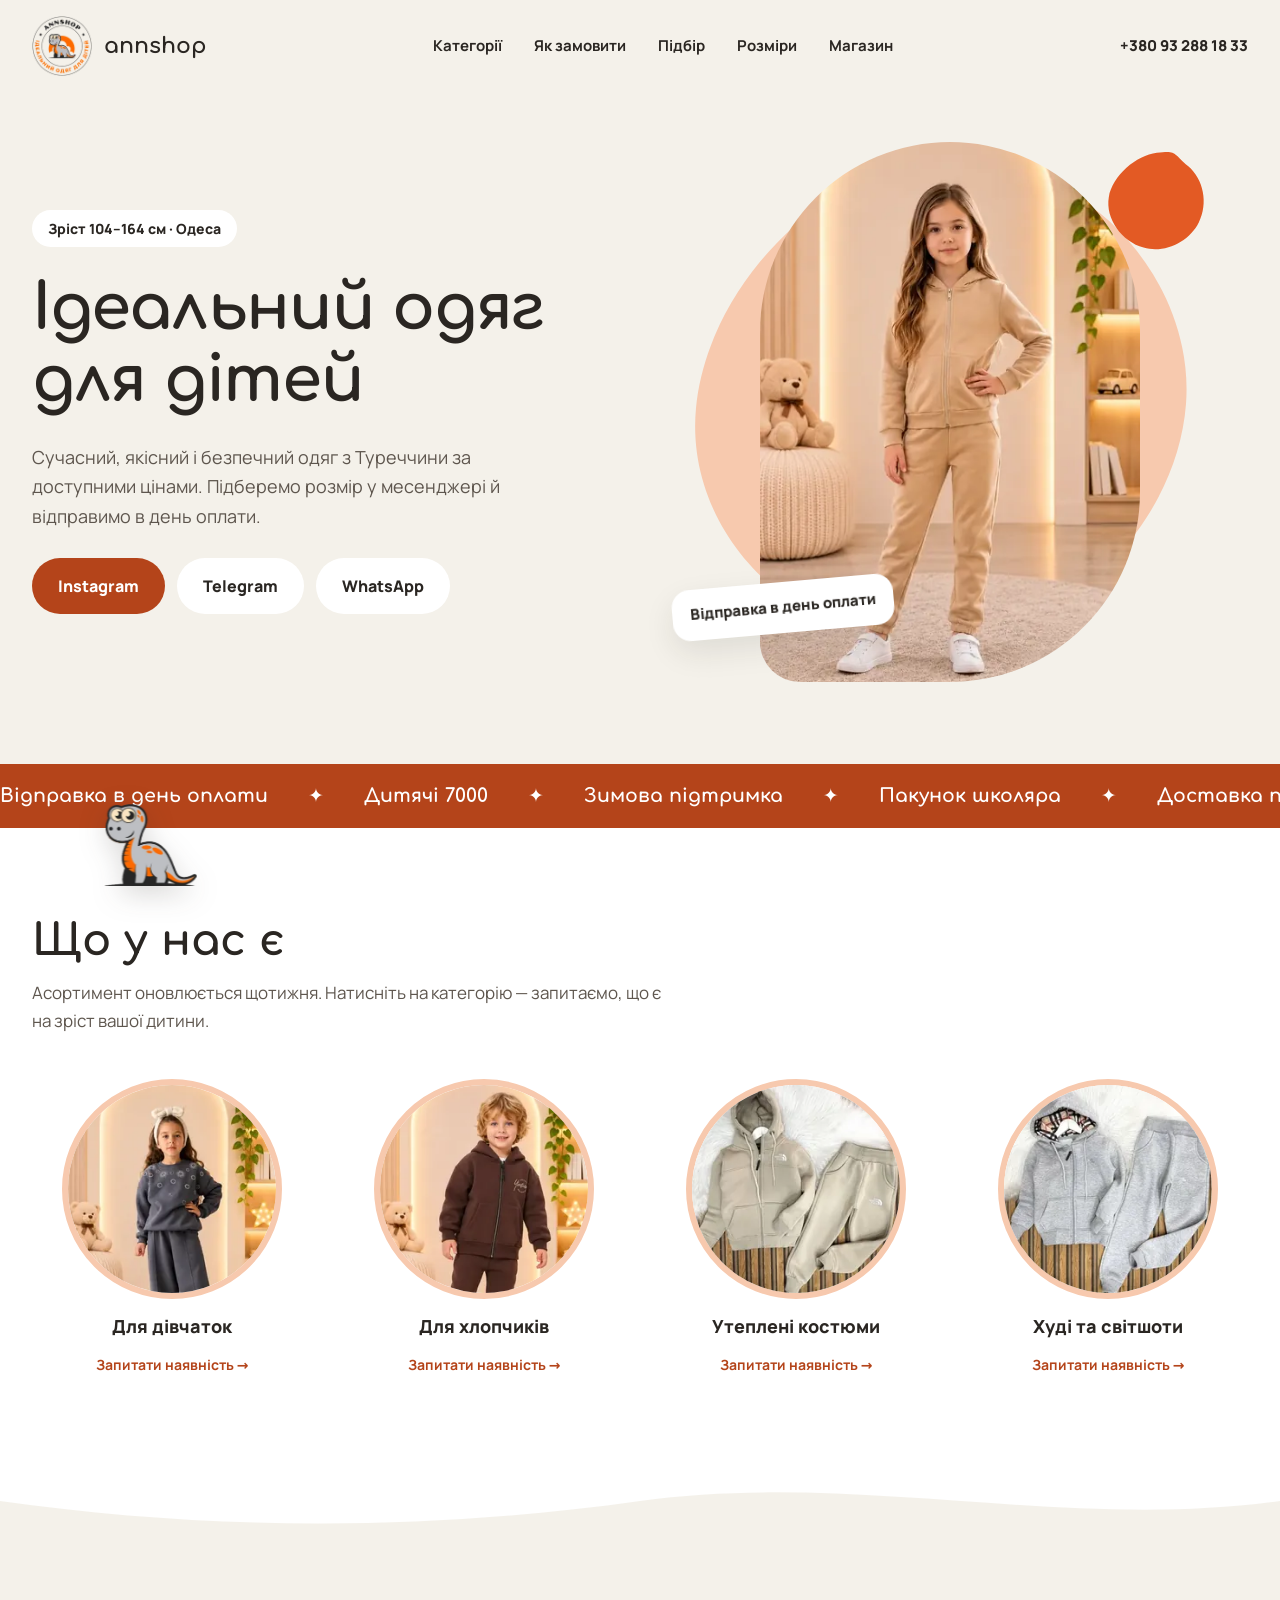
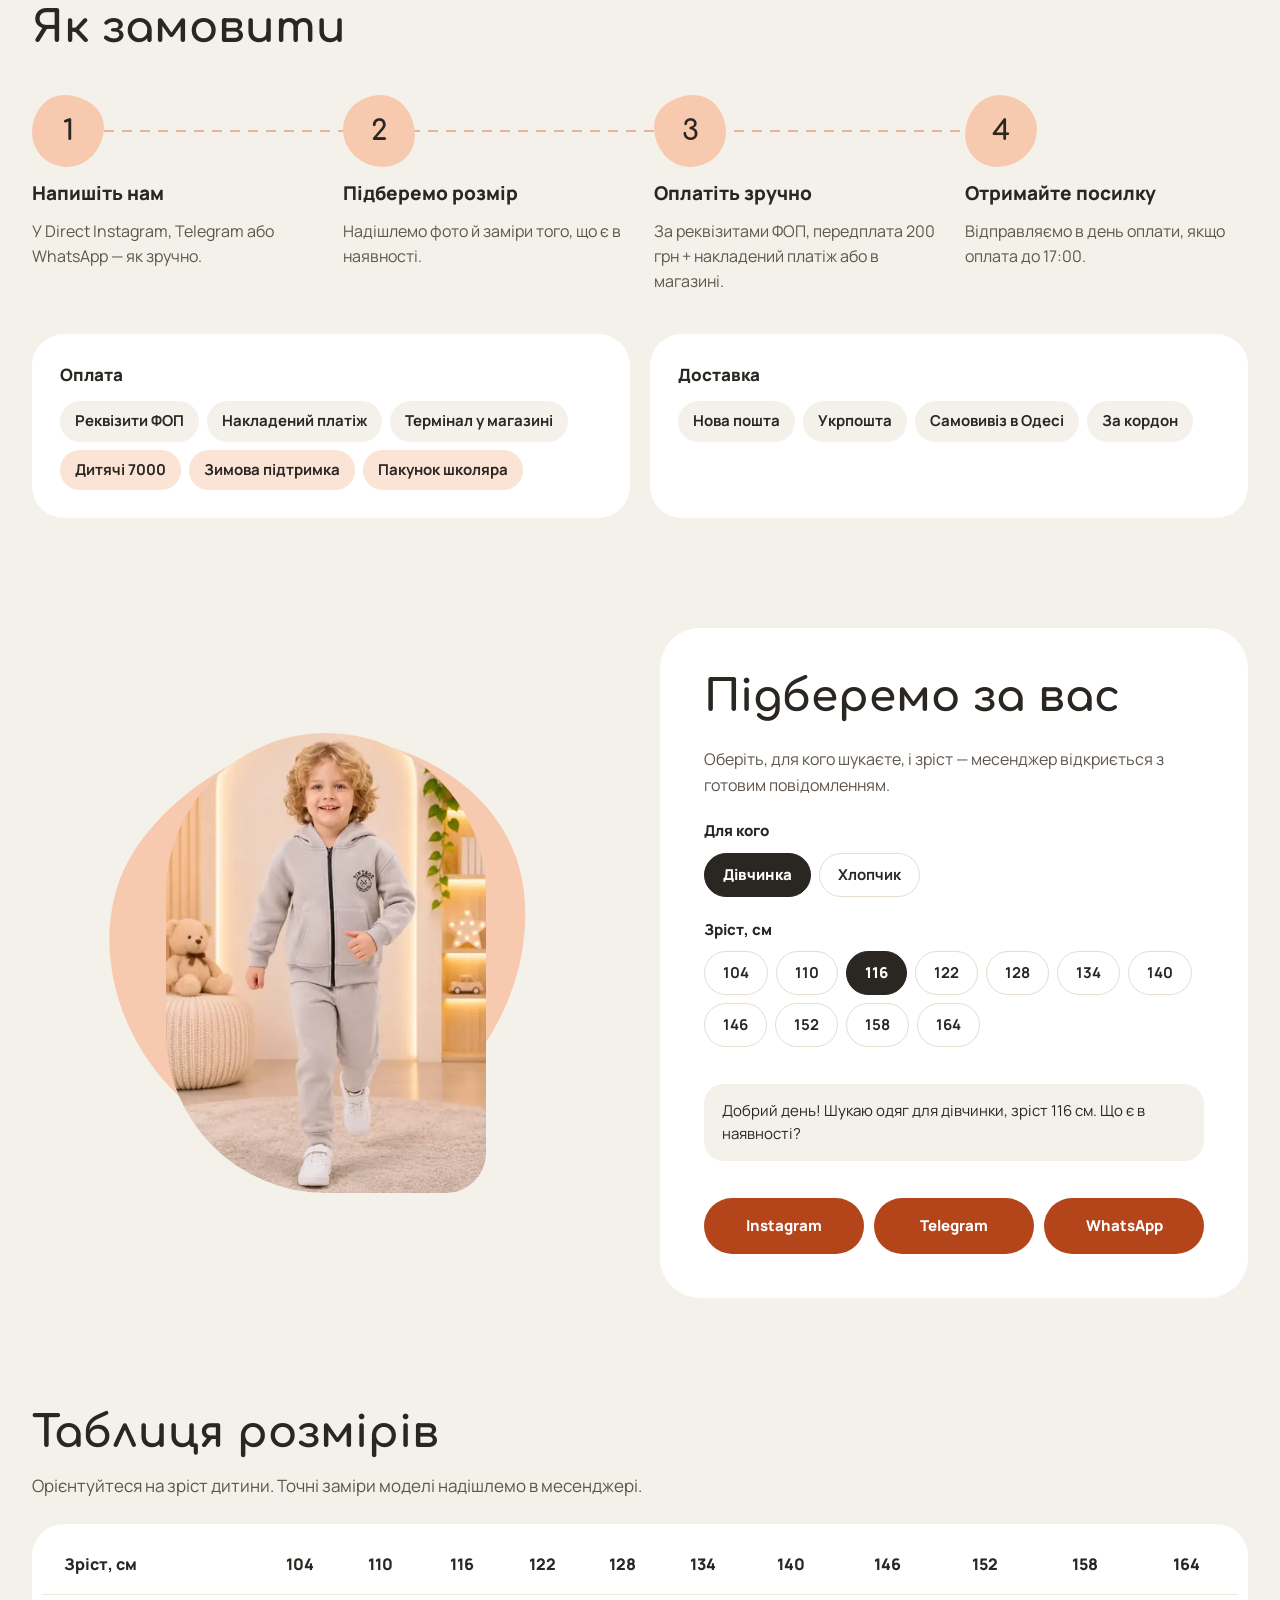
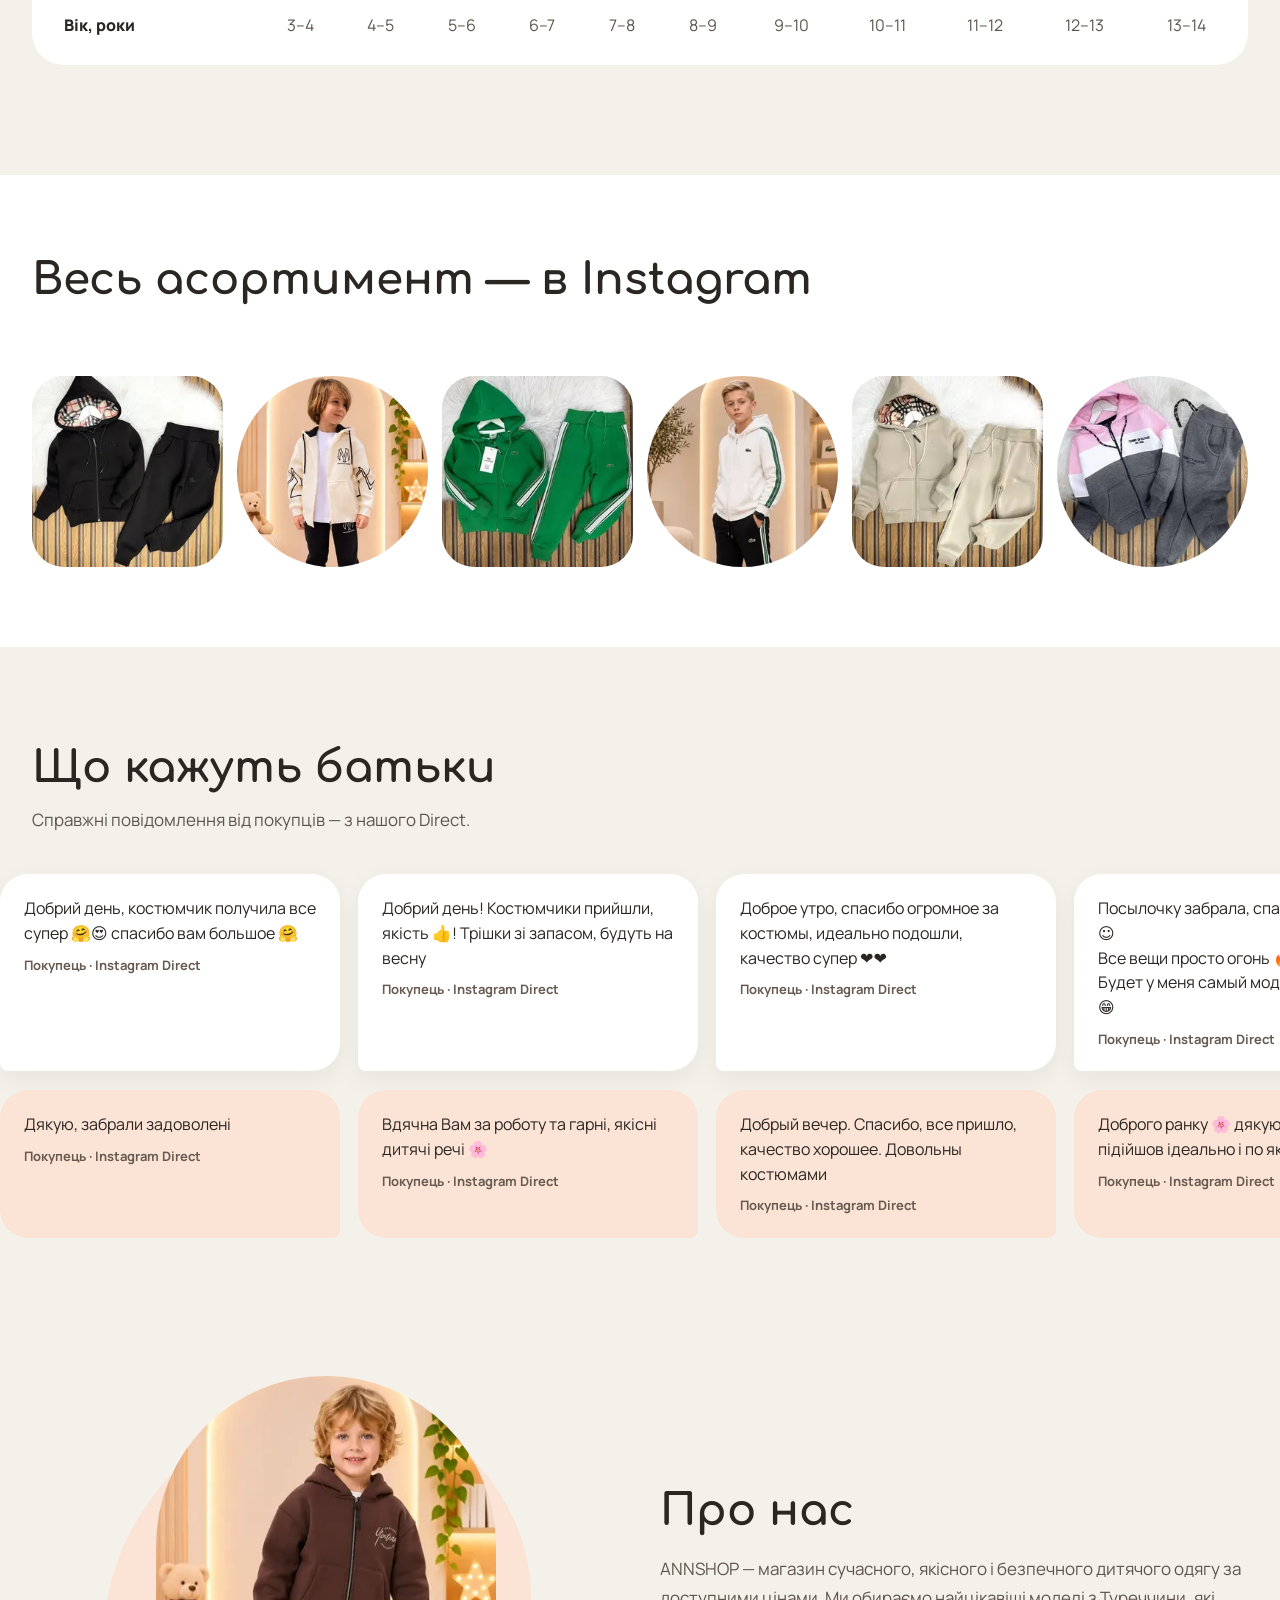
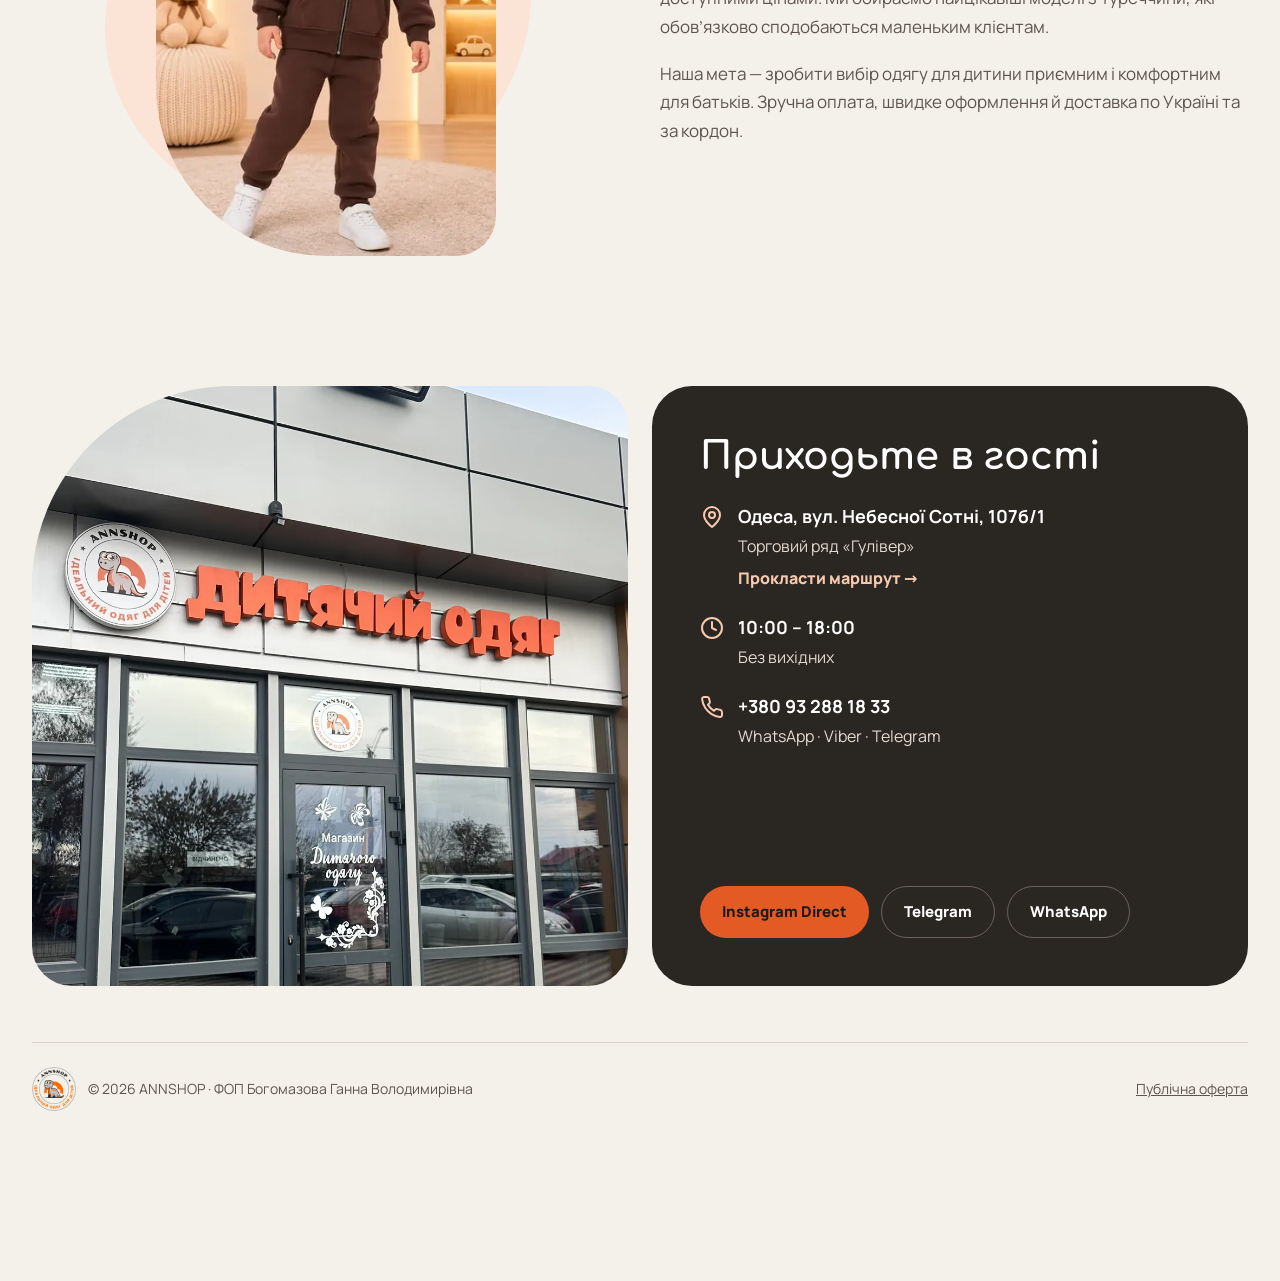
==== commit 8bfbedce: "Add files via upload" ====
--- a/index.html
+++ b/index.html
@@ -22,7 +22,13 @@
 <link rel="preload" href="assets/fonts/manrope-cyrillic-wght-normal.woff2" as="font" type="font/woff2" crossorigin>
 <link rel="preload" as="image" href="assets/img/hero-girl.webp" imagesrcset="assets/img/hero-girl-420.webp 420w, assets/img/hero-girl.webp 800w" imagesizes="(max-width:900px) 280px, 380px" fetchpriority="high">
 <link rel="stylesheet" href="assets/css/style.css">
-<script>document.documentElement.classList.add('js')</script>
+<script>
+document.documentElement.classList.add('js');
+// Сайт завжди відкривається з початку: прибираємо якір (#sizes тощо) і не відновлюємо стару позицію
+if ('scrollRestoration' in history) history.scrollRestoration = 'manual';
+if (location.hash) history.replaceState(null, '', location.pathname + location.search);
+window.addEventListener('load', function () { window.scrollTo(0, 0); });
+</script>
 
 <script type="application/ld+json">
 {
@@ -353,7 +359,7 @@
     <a class="dino__link" href="#pick" data-close>Підібрати за зростом ↓</a>
   </div>
 </div>
-<div class="dino is-left" id="dino">
+<div class="dino is-left is-hidden" id="dino">
   <button type="button" class="dino__bubble" id="dino-bubble" tabindex="-1" aria-hidden="true">Допомогти з розміром?</button>
   <button type="button" class="dino__btn" id="dino-btn" aria-label="Написати нам — динозаврик ANNSHOP" aria-expanded="false" aria-controls="dino-menu">
     <span class="dino__body"><img class="dino__img" src="assets/img/dino.webp" width="200" height="179" alt=""></span>
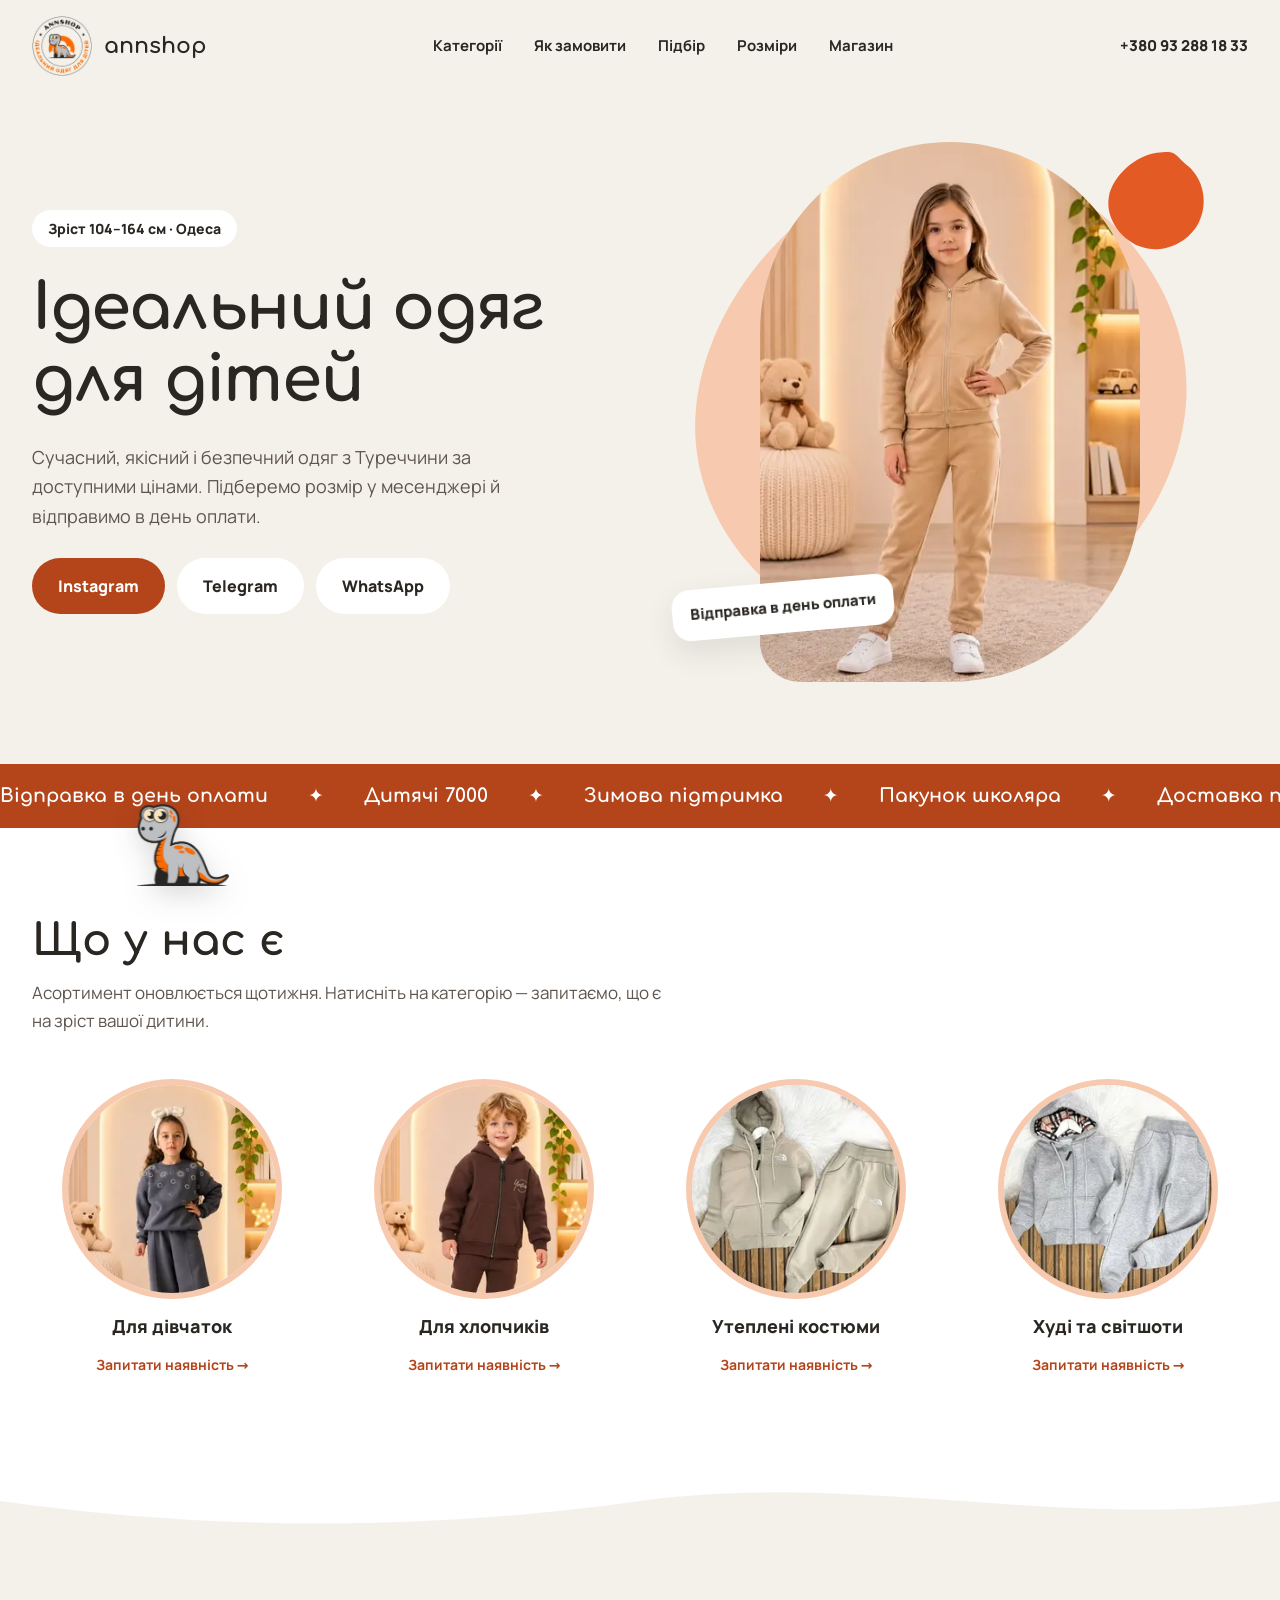
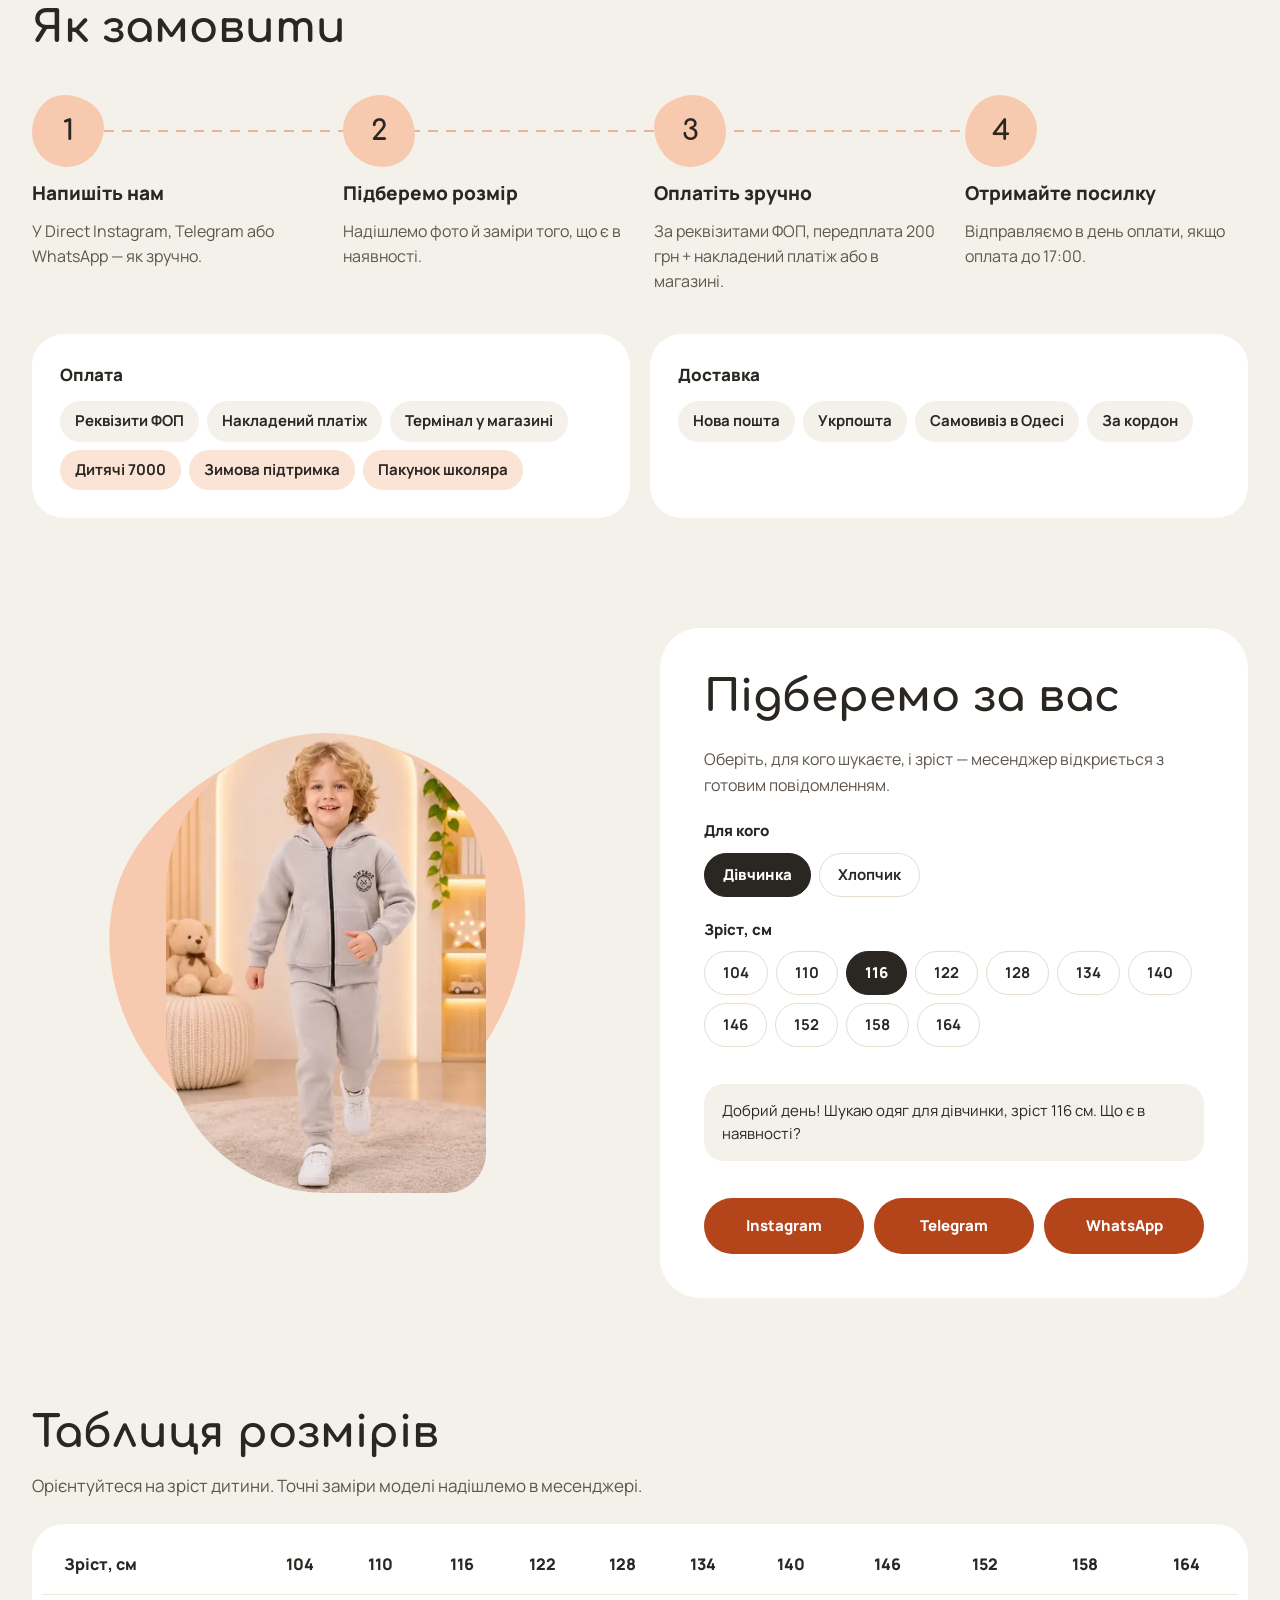
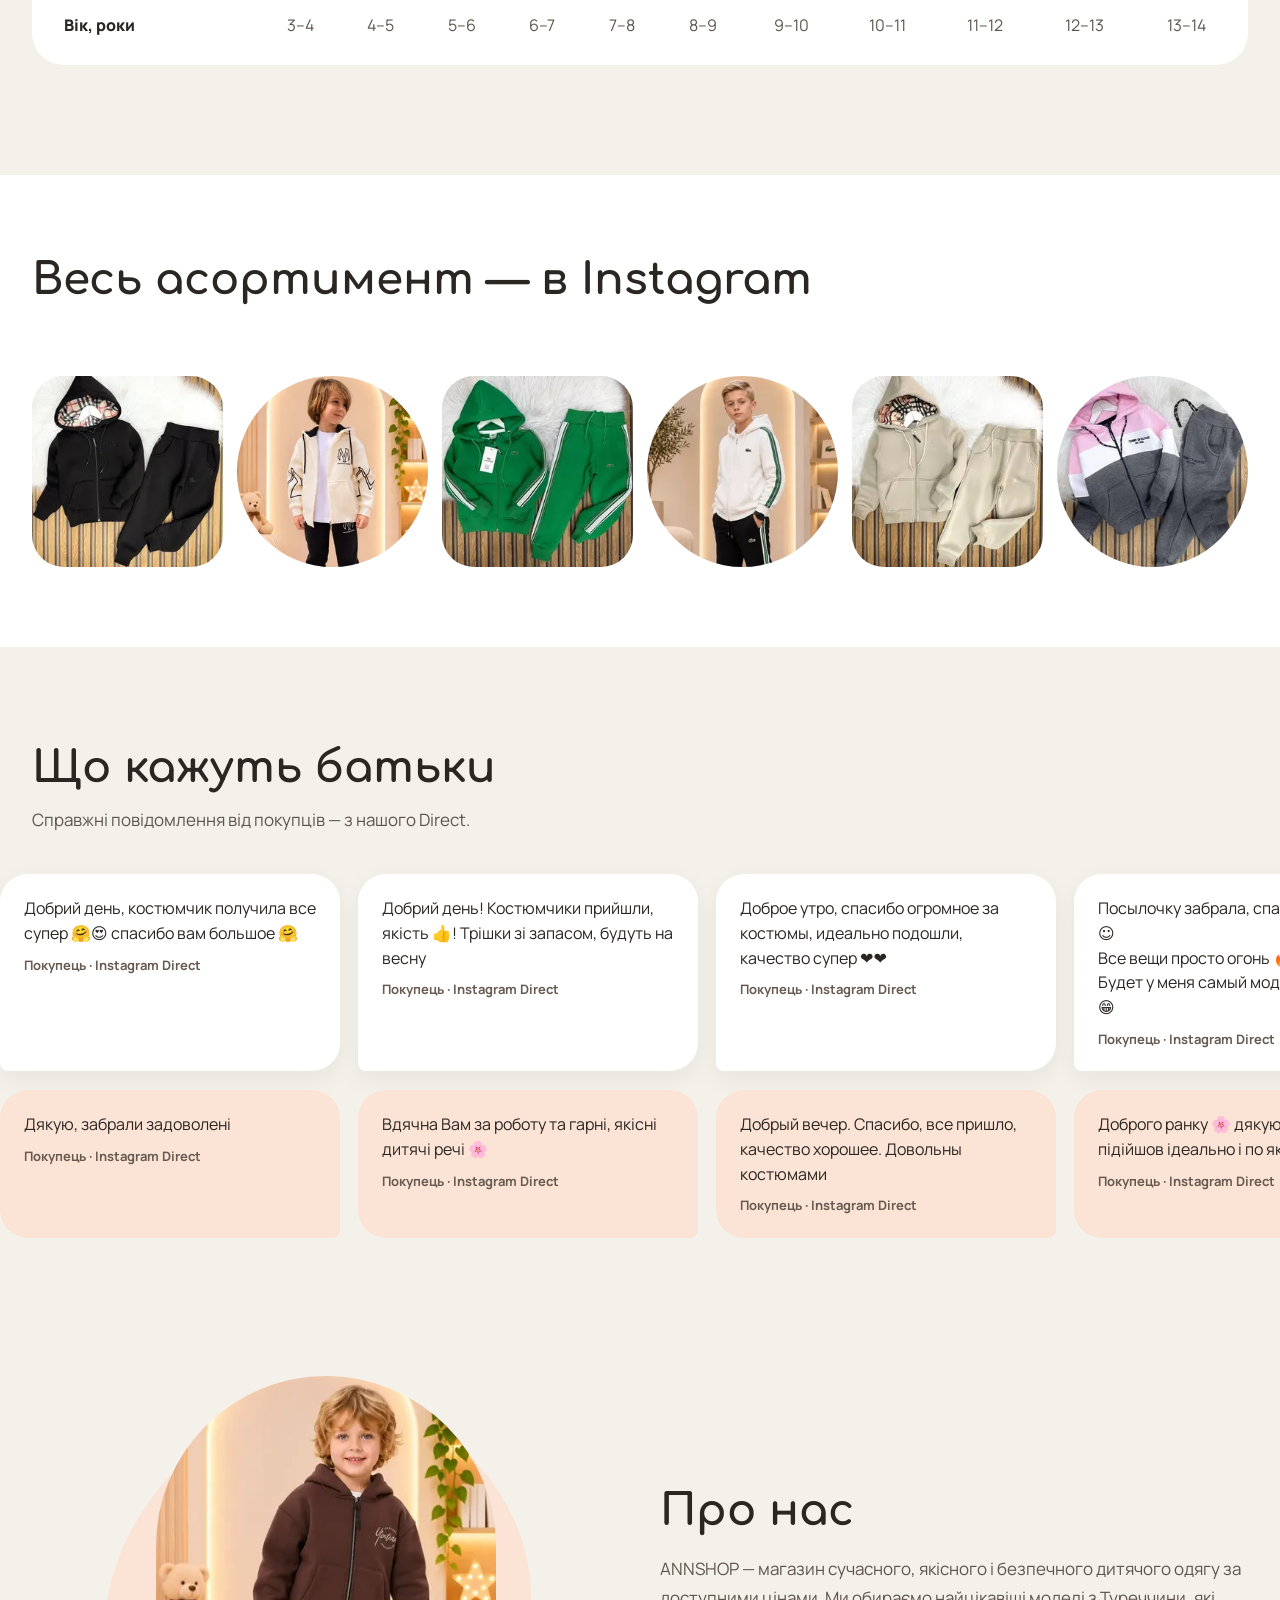
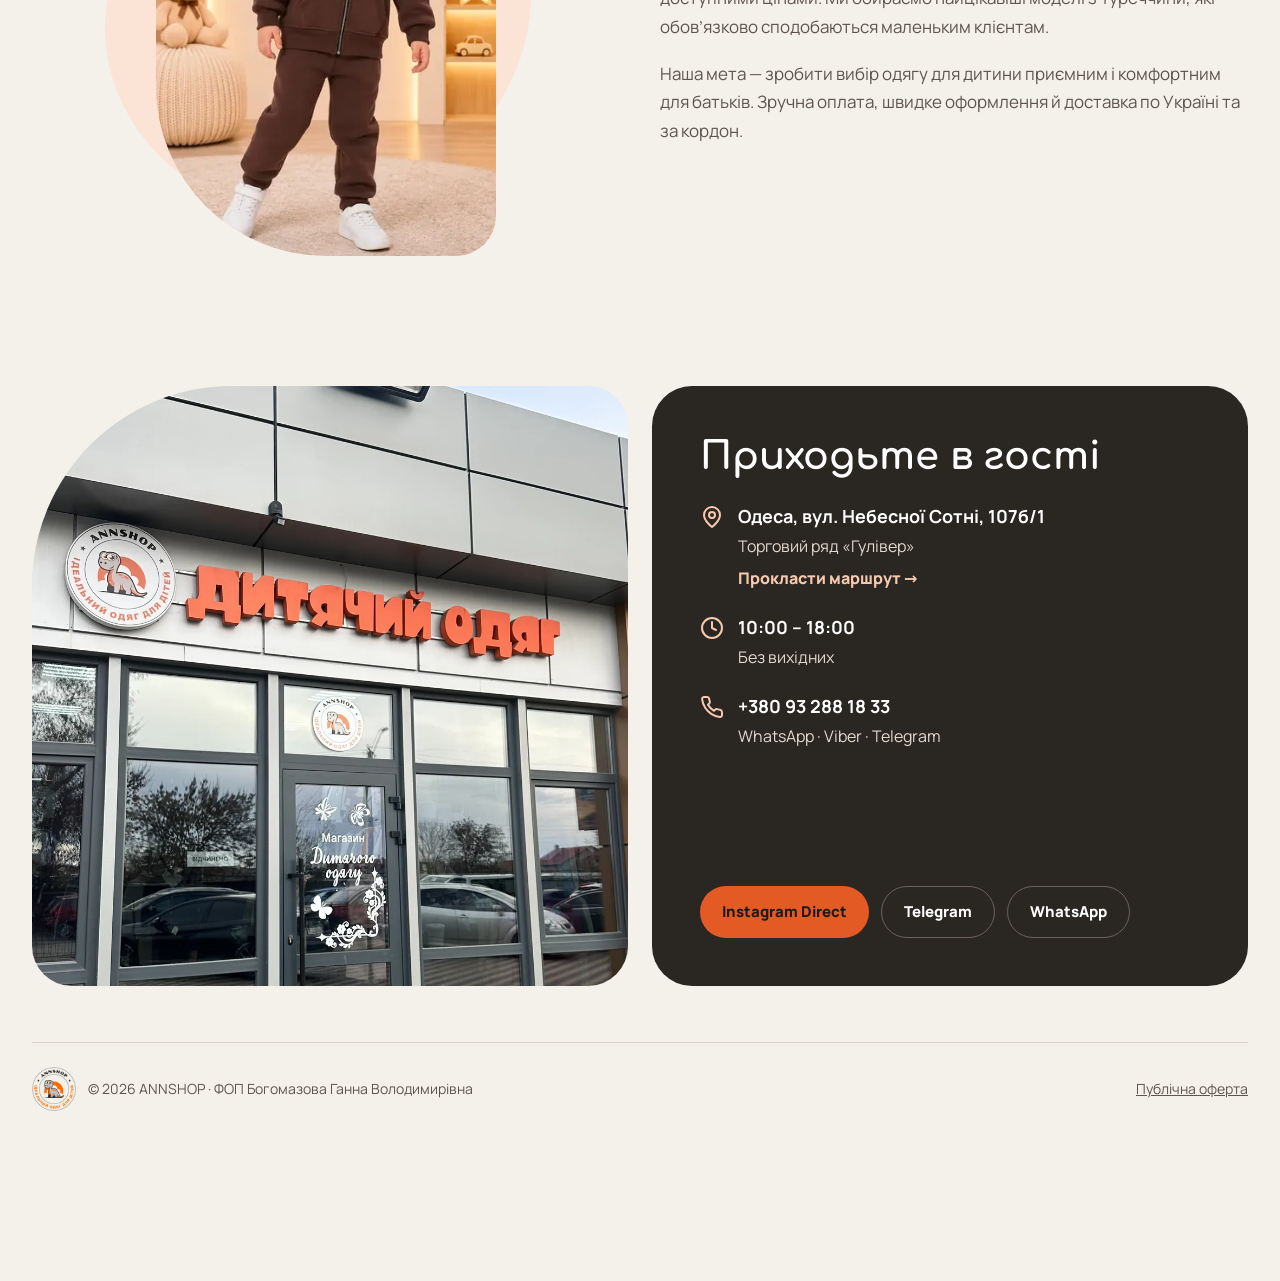
==== commit 60573249: "Add files via upload" ====
--- a/index.html
+++ b/index.html
@@ -21,7 +21,7 @@
 <link rel="preload" href="assets/fonts/comfortaa-cyrillic-wght-normal.woff2" as="font" type="font/woff2" crossorigin>
 <link rel="preload" href="assets/fonts/manrope-cyrillic-wght-normal.woff2" as="font" type="font/woff2" crossorigin>
 <link rel="preload" as="image" href="assets/img/hero-girl.webp" imagesrcset="assets/img/hero-girl-420.webp 420w, assets/img/hero-girl.webp 800w" imagesizes="(max-width:900px) 280px, 380px" fetchpriority="high">
-<link rel="stylesheet" href="assets/css/style.css">
+<link rel="stylesheet" href="assets/css/style.css?v=20261114-3">
 <script>
 document.documentElement.classList.add('js');
 // Сайт завжди відкривається з початку: прибираємо якір (#sizes тощо) і не відновлюємо стару позицію
@@ -366,7 +366,7 @@
   </button>
 </div>
 
-<script src="assets/js/lenis.min.js" defer></script>
-<script src="assets/js/main.js" defer></script>
+<script src="assets/js/lenis.min.js?v=20261114-3" defer></script>
+<script src="assets/js/main.js?v=20261114-3" defer></script>
 </body>
 </html>
--- a/assets/css/style.css
+++ b/assets/css/style.css
@@ -1 +1 @@
-@font-face{font-family:Manrope;font-style:normal;font-display:swap;font-weight:200 800;src:url(../fonts/manrope-cyrillic-ext-wght-normal.woff2)format("woff2-variations");unicode-range:U+460-52F,U+1C80-1C8A,U+20B4,U+2DE0-2DFF,U+A640-A69F,U+FE2E-FE2F}@font-face{font-family:Manrope;font-style:normal;font-display:swap;font-weight:200 800;src:url(../fonts/manrope-cyrillic-wght-normal.woff2)format("woff2-variations");unicode-range:U+301,U+400-45F,U+490-491,U+4B0-4B1,U+2116}@font-face{font-family:Manrope;font-style:normal;font-display:swap;font-weight:200 800;src:url(../fonts/manrope-latin-wght-normal.woff2)format("woff2-variations");unicode-range:U+??,U+131,U+152-153,U+2BB-2BC,U+2C6,U+2DA,U+2DC,U+304,U+308,U+329,U+2000-206F,U+20AC,U+2122,U+2191,U+2193,U+2212,U+2215,U+FEFF,U+FFFD}@font-face{font-family:Comfortaa;font-style:normal;font-display:swap;font-weight:300 700;src:url(../fonts/comfortaa-cyrillic-ext-wght-normal.woff2)format("woff2-variations");unicode-range:U+460-52F,U+1C80-1C8A,U+20B4,U+2DE0-2DFF,U+A640-A69F,U+FE2E-FE2F}@font-face{font-family:Comfortaa;font-style:normal;font-display:swap;font-weight:300 700;src:url(../fonts/comfortaa-cyrillic-wght-normal.woff2)format("woff2-variations");unicode-range:U+301,U+400-45F,U+490-491,U+4B0-4B1,U+2116}@font-face{font-family:Comfortaa;font-style:normal;font-display:swap;font-weight:300 700;src:url(../fonts/comfortaa-latin-wght-normal.woff2)format("woff2-variations");unicode-range:U+??,U+131,U+152-153,U+2BB-2BC,U+2C6,U+2DA,U+2DC,U+304,U+308,U+329,U+2000-206F,U+20AC,U+2122,U+2191,U+2193,U+2212,U+2215,U+FEFF,U+FFFD}:root{--bg:#f4f1ea;--white:#fff;--peach:#f7c9ae;--peach-soft:#fbe3d5;--orange:#e35a24;--accent:#b4441a;--ink:#2a2622;--muted:#5e564e;--line:#ddd3c6;--font:"Manrope",system-ui,-apple-system,"Segoe UI",Roboto,Arial,sans-serif;--font-display:"Comfortaa","Manrope",system-ui,sans-serif;--ease:cubic-bezier(.2,.7,.2,1);--wrap:1312px}*,:before,:after{box-sizing:border-box}html{-webkit-text-size-adjust:100%;scroll-padding-top:24px;overflow-x:clip}body{background:var(--bg);color:var(--ink);font-family:var(--font);-webkit-font-smoothing:antialiased;text-rendering:optimizelegibility;margin:0;font-size:16px;line-height:1.5;overflow-x:clip}main{overflow-x:hidden}@supports (overflow-x:clip){main{overflow-x:clip}}img{max-width:100%;height:auto;display:block}a{color:inherit}a:hover{color:var(--accent)}button{font:inherit;color:inherit}:focus-visible{outline:3px solid var(--orange);outline-offset:3px;border-radius:8px}.sr-only{clip:rect(0,0,0,0);white-space:nowrap;border:0;width:1px;height:1px;margin:-1px;padding:0;overflow:hidden;position:absolute!important}.skip{z-index:100;background:var(--ink);color:#fff;border-radius:999px;padding:10px 16px;font-weight:800;text-decoration:none;transition:top .2s;position:absolute;top:-60px;left:12px}.skip:focus{color:#fff;top:12px}html.lenis,html.lenis body{height:auto}.lenis:not(.lenis-autoToggle).lenis-stopped{overflow:clip}.lenis [data-lenis-prevent]{overscroll-behavior:contain}.wrap{max-width:var(--wrap);margin:0 auto;padding:0 32px}.h1{font-family:var(--font-display);letter-spacing:-.02em;margin:0;font-size:clamp(40px,5vw,64px);font-weight:700;line-height:1.12}.h2{font-family:var(--font-display);margin:0;font-size:clamp(30px,3.4vw,44px);font-weight:700;line-height:1.18}.lead{color:var(--muted);margin:0;font-size:17px;line-height:1.65}.section-head{flex-direction:column;gap:12px;max-width:640px;display:flex}.section-head--row{flex-flow:wrap;justify-content:space-between;align-items:flex-end;gap:16px;max-width:none}.section-head--row>div{flex-direction:column;gap:10px;display:flex}.btn{cursor:pointer;min-height:56px;transition:transform .3s var(--ease),box-shadow .3s var(--ease),background-color .25s;border:0;border-radius:999px;justify-content:center;align-items:center;gap:10px;padding:0 26px;font-size:16px;font-weight:800;text-decoration:none;display:inline-flex}.btn:hover{transform:translateY(-2px)}.btn--primary{background:var(--accent);color:#fff}.btn--primary:hover{color:#fff;box-shadow:0 12px 26px #b4441a40}.btn--light{background:var(--white);color:var(--ink)}.btn--light:hover{color:var(--ink);box-shadow:0 12px 26px #2a262214}.btn--soft{background:var(--bg);color:var(--ink)}.btn--ghost{color:#fff;background:0 0;border:1.5px solid #6b625a}.btn--ghost:hover{color:#fff;border-color:#fff}.btn--orange{background:var(--orange);color:#1e1a17}.btn--orange:hover{color:#1e1a17}.btn svg{flex:none}.header{justify-content:space-between;align-items:center;gap:16px;height:92px;display:flex}.brand{align-items:center;gap:12px;display:flex}.brand a{border-radius:12px;text-decoration:none;display:flex}a.brand{text-decoration:none}.brand img{width:60px;height:60px}.brand span{font-family:var(--font-display);font-size:22px;font-weight:700}.nav{gap:32px;font-size:15px;font-weight:700;display:flex}.nav a{text-decoration:none;position:relative}.nav a:after{content:"";background:var(--accent);transform-origin:0;height:2px;transition:transform .35s var(--ease);border-radius:2px;position:absolute;bottom:-6px;left:0;right:0;transform:scaleX(0)}.nav a:hover:after{transform:scaleX(1)}.header__phone{white-space:nowrap;font-size:15px;font-weight:800;text-decoration:none}.hero{grid-template-columns:1fr 1fr;align-items:center;gap:24px;display:grid}.hero__text{flex-direction:column;gap:26px;padding:24px 0;display:flex}.chip{background:var(--white);border-radius:999px;align-self:flex-start;padding:8px 16px;font-size:14px;font-weight:800}.hero__text .lead{max-width:470px;font-size:18px}.btn-row{flex-wrap:wrap;gap:12px;display:flex}.hero__art{justify-content:center;align-items:center;min-height:640px;display:flex;position:relative}.blob{pointer-events:none;position:absolute}.blob--big{width:600px;height:600px}.blob--float{will-change:transform;width:120px;height:120px;animation:9s ease-in-out infinite float;top:50px;right:30px}.hero__img{object-fit:cover;object-position:center 6%;border-radius:190px 190px 190px 40px;width:380px;height:540px;position:relative}.sticker{background:var(--white);border-radius:18px;padding:14px 18px;font-size:15px;font-weight:800;position:absolute;bottom:100px;left:20px;transform:rotate(-5deg);box-shadow:0 12px 30px #2a26221a}.ticker{background:var(--accent);color:#fff;align-items:center;height:64px;margin-top:32px;display:flex;overflow:hidden}.marquee{will-change:transform;-webkit-backface-visibility:hidden;backface-visibility:hidden;width:max-content;animation:32s linear infinite marquee;display:flex}.marquee__group{font-family:var(--font-display);white-space:nowrap;gap:40px;padding-right:40px;font-size:19px;font-weight:700;display:flex}.marquee:hover{animation-play-state:paused}.cats{background:var(--white);padding:88px 0 96px}.cats .wrap{flex-direction:column;gap:44px;display:flex}.cats__grid{grid-template-columns:repeat(4,minmax(0,1fr));gap:32px;display:grid}.cat{text-align:center;flex-direction:column;align-items:center;gap:14px;text-decoration:none;display:flex}.cat__img{border:6px solid var(--peach);border-radius:50%;width:220px;max-width:100%;height:220px;transition:border-color .3s;overflow:hidden}.cat__img img{object-fit:cover;width:100%;height:100%;transition:transform .6s var(--ease)}.cat:hover .cat__img{border-color:var(--orange)}.cat:hover .cat__img img{transform:scale(1.06)}.cat__title{font-size:18px;font-weight:800}.cat__more{color:var(--accent);font-size:14px;font-weight:700}.wave{width:100%;height:60px;display:block}.order{flex-direction:column;gap:40px;padding-top:72px;display:flex}.steps{grid-template-columns:repeat(4,minmax(0,1fr));gap:28px;margin:0;padding:0;list-style:none;display:grid}.step{flex-direction:column;gap:12px;display:flex}.step__num{background:var(--peach);width:72px;height:72px;font-family:var(--font-display);border-radius:44% 56% 52% 48%/52% 44% 56% 48%;justify-content:center;align-items:center;font-size:28px;font-weight:700;display:flex}.step:nth-child(2) .step__num{border-radius:52% 48% 44% 56%/48% 56% 44% 52%}.step:nth-child(3) .step__num{border-radius:56% 44% 50% 50%/44% 52% 48% 56%}.step:nth-child(4) .step__num{border-radius:48% 52% 56% 44%/56% 48% 52% 44%}.step__title{font-size:19px;font-weight:800}.step__text{color:var(--muted);font-size:16px;line-height:1.55}.two{grid-template-columns:1fr 1fr;align-items:center;gap:40px;display:grid}.two--tight{align-items:stretch;gap:20px}.card{background:var(--white);border-radius:32px;flex-direction:column;gap:14px;padding:28px;display:flex}.card__title{font-size:17px;font-weight:800}.pills{flex-wrap:wrap;gap:8px;margin:0;padding:0;list-style:none;display:flex}.pill{background:var(--bg);border-radius:999px;padding:9px 15px;font-size:15px;font-weight:700}.pill--hot{background:var(--peach-soft)}.pick{margin-top:110px}.pick__art{justify-content:center;align-items:center;min-height:520px;display:flex;position:relative}.pick__art .blob{width:520px;height:520px}.pick__img{object-fit:cover;object-position:center 4%;border-radius:160px 160px 40px;width:320px;height:460px;position:relative}.panel{background:var(--white);border-radius:40px;flex-direction:column;gap:22px;padding:44px;display:flex}.field{border:0;flex-direction:column;gap:10px;min-width:0;margin:0;padding:0;display:flex}.field legend{margin-bottom:10px;padding:0;font-size:15px;font-weight:800}.chips{flex-wrap:wrap;gap:8px;display:flex}.choice{background:var(--white);cursor:pointer;border:1.5px solid #e6dcd0;border-radius:999px;min-height:44px;padding:0 18px;font-size:15px;font-weight:700;transition:background-color .2s,color .2s,border-color .2s,transform .2s}.choice:hover{border-color:var(--ink)}.choice[aria-pressed=true]{background:var(--ink);border-color:var(--ink);color:#fff;font-weight:800}.preview{background:var(--bg);border-radius:20px;padding:16px 18px;font-size:15px;line-height:1.5}.send{flex-wrap:wrap;gap:10px;display:flex}.send .btn{flex:130px;font-size:15px}.sizes{flex-direction:column;gap:24px;margin-top:110px;display:flex}.table-box{background:var(--white);border-radius:32px;padding:10px;overflow-x:auto}.table-box table{border-collapse:collapse;text-align:center;width:100%;min-width:760px;font-size:16px}.table-box th{text-align:left;white-space:nowrap;padding:18px 22px;font-weight:800}.table-box td{padding:18px 8px}.table-box tr:first-child{border-bottom:1px solid #eee7dc}.table-box tr:first-child td{font-weight:800}.table-box tr:last-child td{color:var(--muted)}.insta{background:var(--white);margin-top:110px;padding:80px 0}.insta .wrap{flex-direction:column;gap:32px;display:flex}.feed{grid-template-columns:repeat(6,minmax(0,1fr));gap:14px;display:grid}.feed a{aspect-ratio:1;border-radius:32px;display:block;overflow:hidden}.feed a:nth-child(2n){border-radius:50%}.feed img{object-fit:cover;width:100%;height:100%;transition:transform .6s var(--ease)}.feed a:hover img{transform:scale(1.06)}.reviews{flex-direction:column;gap:32px;margin-top:96px;display:flex}.reviews>.section-head{max-width:var(--wrap);width:100%}.reviews__rows{flex-direction:column;gap:18px;padding:8px 0;display:flex;overflow:hidden}.reviews .marquee{animation-duration:70s}.reviews .marquee--rev{animation-duration:80s;animation-direction:reverse}.reviews .marquee__group{font-family:var(--font);white-space:normal;gap:18px;padding-right:18px;font-size:16px;font-weight:400}.review{background:var(--white);border-radius:28px 28px 28px 8px;flex-direction:column;flex:none;gap:10px;width:340px;margin:0;padding:22px 24px;display:flex;box-shadow:0 8px 24px #2a26220f}.marquee--rev .review{background:var(--peach-soft);box-shadow:none;border-radius:28px 28px 8px}.review blockquote{white-space:pre-line;margin:0;line-height:1.55}.review figcaption{color:#665a51;font-size:13px;font-weight:700}.about{margin-top:110px}.about__art{justify-content:center;align-items:center;min-height:520px;display:flex;position:relative}.about__art .blob{width:520px;height:520px}.about__img{object-fit:cover;object-position:center 8%;border-radius:170px 170px 40px;width:340px;height:480px;position:relative}.about__text{flex-direction:column;gap:18px;display:flex}.about__text p{color:var(--muted);margin:0;font-size:17px;line-height:1.7}.contacts{margin-top:110px}.contacts .two{align-items:stretch;gap:24px}.store-img{object-fit:cover;object-position:center 32%;border-radius:200px 40px 40px;width:100%;height:100%;min-height:440px;max-height:600px}.dark{background:var(--ink);color:#fff;border-radius:40px;flex-direction:column;gap:24px;padding:48px;display:flex}.dark .h2{color:#fff;font-size:clamp(30px,3vw,40px)}.info{align-items:flex-start;gap:14px;display:flex}.info svg{flex:none;margin-top:2px}.info div{flex-direction:column;gap:4px;display:flex}.info strong{font-size:18px}.info span{color:#e3d9cf;font-size:16px}.info a{color:#fff;text-decoration:none}.info a:hover{color:var(--peach)}.dark .btn-row{margin-top:auto}.dark .btn{min-height:52px;padding:0 22px;font-size:15px}.footer{padding-top:56px;padding-bottom:170px}.footer__in{border-top:1px solid var(--line);color:var(--muted);flex-wrap:wrap;justify-content:space-between;align-items:center;gap:16px 32px;padding-top:24px;font-size:14px;display:flex}.footer__brand{align-items:center;gap:12px;display:flex}.footer__brand img{width:44px;height:44px}.footer a{color:var(--muted)}.to-top{z-index:50;background:var(--accent);color:#fff;cursor:pointer;opacity:0;pointer-events:none;width:58px;height:58px;transition:opacity .35s var(--ease),transform .35s var(--ease);border:0;border-radius:50%;justify-content:center;align-items:center;display:flex;position:fixed;bottom:24px;right:24px;transform:translateY(16px);box-shadow:0 10px 28px #b4441a4d}.to-top.is-on{opacity:1;pointer-events:auto;transform:none}.dino{z-index:49;will-change:transform;-webkit-backface-visibility:hidden;backface-visibility:hidden;transition:opacity .4s var(--ease);position:fixed;bottom:14px;left:0;transform:translate(16px)}.dino.is-hidden{opacity:0;pointer-events:none}.dino__btn{cursor:pointer;-webkit-tap-highlight-color:transparent;background:0 0;border:0;border-radius:16px;padding:0;display:block}.dino__body{will-change:transform;display:block}.dino__img{filter:drop-shadow(0 8px 14px #2a26222e);width:92px;height:auto;transition:transform .35s var(--ease);display:block}.dino.is-left .dino__img{transform:scaleX(1)}.dino.is-right .dino__img{transform:scaleX(-1)}.dino.is-walking .dino__body{animation:.34s ease-in-out infinite bob}.dino__bubble{white-space:nowrap;background:var(--white);opacity:0;transform-origin:0 100%;pointer-events:none;transition:opacity .3s,transform .3s var(--ease);border-radius:18px 18px 18px 4px;margin-bottom:8px;padding:10px 14px;font-size:14px;font-weight:800;position:absolute;bottom:100%;left:10px;transform:translateY(8px)scale(.92);box-shadow:0 10px 26px #2a262224}.dino.is-flip .dino__bubble{transform-origin:100% 100%;border-radius:18px 18px 4px;left:auto;right:10px}.dino__bubble{color:var(--ink);cursor:pointer;border:0;font-family:inherit}.dino.has-bubble .dino__bubble{opacity:1;pointer-events:auto;transform:none}.dino.has-bubble .dino__bubble:hover{color:var(--accent)}.dino-menu{z-index:50;background:var(--white);opacity:0;visibility:hidden;width:270px;transform:translate3d(var(--mx,16px),10px,0) scale(.96);transform-origin:0 100%;transition:opacity .3s,transform .3s var(--ease),visibility 0s .3s;border-radius:28px 28px 28px 8px;flex-direction:column;gap:10px;padding:20px;display:flex;position:fixed;bottom:126px;left:0;box-shadow:0 18px 44px #2a26222e}.dino-menu.is-flip{transform-origin:100% 100%;border-radius:28px 28px 8px}.dino-menu.is-open{opacity:1;visibility:visible;transform:translate3d(var(--mx,16px),0,0);transition:opacity .3s,transform .3s var(--ease),visibility 0s}.dino__menu-head{justify-content:space-between;align-items:flex-start;gap:10px;display:flex}.dino__menu-title{font-family:var(--font-display);font-size:17px;font-weight:700;line-height:1.3}.dino-menu p{color:var(--muted);margin:0;font-size:14px;line-height:1.5}.dino-menu .btn{min-height:48px;font-size:15px}.dino__close{background:var(--bg);cursor:pointer;border:0;border-radius:50%;flex:none;justify-content:center;align-items:center;width:44px;height:44px;margin:-10px -10px 0 0;display:flex}.dino__link{text-align:center;color:var(--accent);font-size:14px;font-weight:700}.scrim{z-index:48;opacity:0;visibility:hidden;background:#2a26222e;transition:opacity .3s,visibility 0s .3s;position:fixed;top:0;bottom:0;left:0;right:0}.scrim.is-on{opacity:1;visibility:visible;transition:opacity .3s,visibility}@keyframes marquee{0%{transform:translate(0,0)}to{transform:translate(-50%)}}@keyframes float{0%,to{transform:translateY(0)rotate(0)}50%{transform:translateY(-14px)rotate(4deg)}}@keyframes bob{0%,to{transform:translate(0,0)}50%{transform:translateY(-7px)}}@keyframes heroIn{0%{opacity:0;transform:translateY(24px)}to{opacity:1;transform:none}}@keyframes heroImg{0%{transform:scale(.94)}to{transform:none}}@keyframes pop{0%{opacity:0;transform:scale(.6)rotate(-5deg)}70%{transform:scale(1.06)rotate(-5deg)}to{opacity:1;transform:scale(1)rotate(-5deg)}}.in{animation:heroIn .8s var(--ease) both}.in--2{animation-delay:.12s}.in--3{animation-delay:.24s}.in--4{animation-delay:.36s}.in-img{animation:heroImg 1.1s .1s var(--ease) both}.in-pop{animation:pop .7s .9s var(--ease) both}.js .reveal{opacity:0;transition:opacity .9s var(--ease),transform .9s var(--ease);transform:translateY(32px)}.js .reveal.is-in{opacity:1;transform:none}.js .reveal[data-delay="1"]{transition-delay:80ms}.js .reveal[data-delay="2"]{transition-delay:.16s}.js .reveal[data-delay="3"]{transition-delay:.24s}.steps,.step{position:relative}.step__num{z-index:1;position:relative}.js .step .step__num{opacity:0;transition:opacity .5s var(--ease),transform .7s cubic-bezier(.3,1.6,.5,1);transition-delay:var(--d,0s);transform:scale(.4)rotate(-12deg)}.js .step .step__title,.js .step .step__text{opacity:0;transition:opacity .7s var(--ease),transform .7s var(--ease);transition-delay:calc(var(--d,0s) + .15s);transform:translateY(16px)}.js .step .step__text{transition-delay:calc(var(--d,0s) + .25s)}.js .step.is-in .step__num,.js .step.is-in .step__title,.js .step.is-in .step__text{opacity:1;transform:none}@media (min-width:1101px){.steps:before{content:"";transform-origin:0;height:2px;transition:transform 1.4s var(--ease) .1s;background:repeating-linear-gradient(90deg,#e9b497 0 10px,#0000 10px 18px);position:absolute;top:35px;left:36px;right:calc(25% - 57px);transform:scaleX(0)}.steps.is-in:before{transform:scaleX(1)}html:not(.js) .steps:before{transform:none}}@media (max-width:560px){.step:not(:last-child):after{content:"";transform-origin:top;width:2px;transition:transform .8s var(--ease);transition-delay:calc(var(--d,0s) + .3s);background:repeating-linear-gradient(#e9b497 0 8px,#0000 8px 14px);position:absolute;top:80px;bottom:-24px;left:35px;transform:scaleY(0)}.step.is-in:not(:last-child):after{transform:scaleY(1)}.step{min-height:72px;padding-left:92px}.step__num{position:absolute;top:0;left:0}.step{justify-content:center;gap:6px}}@media (prefers-reduced-motion:reduce){*,:before,:after{transition:none!important;animation:none!important}.js .reveal,.js .step .step__num,.js .step .step__title,.js .step .step__text{opacity:1;transform:none}.steps:before,.step:after{transform:none!important}}@media (max-width:1100px){.cats__grid,.steps{grid-template-columns:repeat(2,minmax(0,1fr))}.feed{grid-template-columns:repeat(3,minmax(0,1fr))}}@media (max-width:900px){.wrap{padding:0 18px}.header{height:76px}.brand img{width:52px;height:52px}.nav{display:none}.two{grid-template-columns:1fr}.hero__art{min-height:500px}.hero__img{width:300px;height:430px}.blob--big{width:460px;height:460px}.blob--float{width:90px;height:90px;top:20px;right:4%}.sticker{font-size:14px;bottom:50px;left:0}.pick__art{display:none}.panel{border-radius:32px;padding:28px 22px}.about__art{min-height:440px}.about__img{width:280px;height:400px}.about__art .blob{width:420px;height:420px}.dark{padding:32px 22px}.store-img{border-radius:140px 32px 32px;min-height:380px}.cats,.insta{padding:64px 0}.pick,.sizes,.insta,.about,.contacts{margin-top:80px}.review{width:280px}.footer{padding-bottom:200px}}@media (max-width:560px){.header__phone{font-size:14px}.brand{gap:8px}.brand img{width:46px;height:46px}.brand span{font-size:19px}.steps{grid-template-columns:1fr}.cat__img{border-width:5px;width:150px;height:150px}.cats__grid{gap:24px 12px}.feed{gap:10px}.feed a{border-radius:22px}.btn-row .btn{flex:auto}.footer{padding-bottom:200px}.footer__in{flex-direction:column;align-items:flex-start}.review{box-shadow:none}.dino{bottom:12px}.dino__img{width:64px}.dino-menu{border-radius:28px;width:auto;bottom:92px;left:12px;right:12px;transform:translateY(12px)}.dino-menu.is-flip{border-radius:28px}.dino-menu.is-open{transform:none}.to-top{width:52px;height:52px;bottom:16px;right:16px}}@media (max-width:759px){.hero{grid-template-columns:1fr;gap:8px}.hero__art{order:-1;min-height:360px}.hero__img{width:230px;height:330px}.blob--big{width:340px;height:340px}.blob--float{width:64px;height:64px;top:6px;right:10%}.sticker{padding:11px 14px;font-size:13px;bottom:18px;left:2%}.hero__text{gap:20px;padding:0}}@media (max-width:759px) and (max-height:700px){.hero__art{min-height:290px}.hero__img{width:190px;height:270px}.blob--big{width:280px;height:280px}.h1{font-size:34px}}@media (max-height:500px) and (orientation:landscape){.hero{grid-template-columns:1fr 1fr;gap:16px}.hero__art{order:0;min-height:330px}.hero__img{width:210px;height:300px}.blob--big{width:320px;height:320px}.h1{font-size:34px}.hero__text{gap:16px}}+@font-face{font-family:Manrope;font-style:normal;font-display:swap;font-weight:200 800;src:url(../fonts/manrope-cyrillic-ext-wght-normal.woff2)format("woff2-variations");unicode-range:U+460-52F,U+1C80-1C8A,U+20B4,U+2DE0-2DFF,U+A640-A69F,U+FE2E-FE2F}@font-face{font-family:Manrope;font-style:normal;font-display:swap;font-weight:200 800;src:url(../fonts/manrope-cyrillic-wght-normal.woff2)format("woff2-variations");unicode-range:U+301,U+400-45F,U+490-491,U+4B0-4B1,U+2116}@font-face{font-family:Manrope;font-style:normal;font-display:swap;font-weight:200 800;src:url(../fonts/manrope-latin-wght-normal.woff2)format("woff2-variations");unicode-range:U+??,U+131,U+152-153,U+2BB-2BC,U+2C6,U+2DA,U+2DC,U+304,U+308,U+329,U+2000-206F,U+20AC,U+2122,U+2191,U+2193,U+2212,U+2215,U+FEFF,U+FFFD}@font-face{font-family:Comfortaa;font-style:normal;font-display:swap;font-weight:300 700;src:url(../fonts/comfortaa-cyrillic-ext-wght-normal.woff2)format("woff2-variations");unicode-range:U+460-52F,U+1C80-1C8A,U+20B4,U+2DE0-2DFF,U+A640-A69F,U+FE2E-FE2F}@font-face{font-family:Comfortaa;font-style:normal;font-display:swap;font-weight:300 700;src:url(../fonts/comfortaa-cyrillic-wght-normal.woff2)format("woff2-variations");unicode-range:U+301,U+400-45F,U+490-491,U+4B0-4B1,U+2116}@font-face{font-family:Comfortaa;font-style:normal;font-display:swap;font-weight:300 700;src:url(../fonts/comfortaa-latin-wght-normal.woff2)format("woff2-variations");unicode-range:U+??,U+131,U+152-153,U+2BB-2BC,U+2C6,U+2DA,U+2DC,U+304,U+308,U+329,U+2000-206F,U+20AC,U+2122,U+2191,U+2193,U+2212,U+2215,U+FEFF,U+FFFD}:root{--bg:#f4f1ea;--white:#fff;--peach:#f7c9ae;--peach-soft:#fbe3d5;--orange:#e35a24;--accent:#b4441a;--ink:#2a2622;--muted:#5e564e;--line:#ddd3c6;--font:"Manrope",system-ui,-apple-system,"Segoe UI",Roboto,Arial,sans-serif;--font-display:"Comfortaa","Manrope",system-ui,sans-serif;--ease:cubic-bezier(.2,.7,.2,1);--wrap:1312px}*,:before,:after{box-sizing:border-box}html{-webkit-text-size-adjust:100%;scroll-padding-top:24px;overflow-x:clip}body{background:var(--bg);color:var(--ink);font-family:var(--font);-webkit-font-smoothing:antialiased;text-rendering:optimizelegibility;margin:0;font-size:16px;line-height:1.5;overflow-x:clip}main{overflow-x:hidden}@supports (overflow-x:clip){main{overflow-x:clip}}img{max-width:100%;height:auto;display:block}a{color:inherit}a:hover{color:var(--accent)}button{font:inherit;color:inherit}:focus-visible{outline:3px solid var(--orange);outline-offset:3px;border-radius:8px}.sr-only{clip:rect(0,0,0,0);white-space:nowrap;border:0;width:1px;height:1px;margin:-1px;padding:0;overflow:hidden;position:absolute!important}.skip{z-index:100;background:var(--ink);color:#fff;border-radius:999px;padding:10px 16px;font-weight:800;text-decoration:none;transition:top .2s;position:absolute;top:-60px;left:12px}.skip:focus{color:#fff;top:12px}html.lenis,html.lenis body{height:auto}.lenis:not(.lenis-autoToggle).lenis-stopped{overflow:clip}.lenis [data-lenis-prevent]{overscroll-behavior:contain}.wrap{max-width:var(--wrap);margin:0 auto;padding:0 32px}.h1{font-family:var(--font-display);letter-spacing:-.02em;margin:0;font-size:clamp(40px,5vw,64px);font-weight:700;line-height:1.12}.h2{font-family:var(--font-display);margin:0;font-size:clamp(30px,3.4vw,44px);font-weight:700;line-height:1.18}.lead{color:var(--muted);margin:0;font-size:17px;line-height:1.65}.section-head{flex-direction:column;gap:12px;max-width:640px;display:flex}.section-head--row{flex-flow:wrap;justify-content:space-between;align-items:flex-end;gap:16px;max-width:none}.section-head--row>div{flex-direction:column;gap:10px;display:flex}.btn{cursor:pointer;min-height:56px;transition:transform .3s var(--ease),box-shadow .3s var(--ease),background-color .25s;border:0;border-radius:999px;justify-content:center;align-items:center;gap:10px;padding:0 26px;font-size:16px;font-weight:800;text-decoration:none;display:inline-flex}.btn:hover{transform:translateY(-2px)}.btn--primary{background:var(--accent);color:#fff}.btn--primary:hover{color:#fff;box-shadow:0 12px 26px #b4441a40}.btn--light{background:var(--white);color:var(--ink)}.btn--light:hover{color:var(--ink);box-shadow:0 12px 26px #2a262214}.btn--soft{background:var(--bg);color:var(--ink)}.btn--ghost{color:#fff;background:0 0;border:1.5px solid #6b625a}.btn--ghost:hover{color:#fff;border-color:#fff}.btn--orange{background:var(--orange);color:#1e1a17}.btn--orange:hover{color:#1e1a17}.btn svg{flex:none}.header{justify-content:space-between;align-items:center;gap:16px;height:92px;display:flex}.brand{align-items:center;gap:12px;display:flex}.brand a{border-radius:12px;text-decoration:none;display:flex}a.brand{text-decoration:none}.brand img{width:60px;height:60px}.brand span{font-family:var(--font-display);font-size:22px;font-weight:700}.nav{gap:32px;font-size:15px;font-weight:700;display:flex}.nav a{text-decoration:none;position:relative}.nav a:after{content:"";background:var(--accent);transform-origin:0;height:2px;transition:transform .35s var(--ease);border-radius:2px;position:absolute;bottom:-6px;left:0;right:0;transform:scaleX(0)}.nav a:hover:after{transform:scaleX(1)}.header__phone{white-space:nowrap;font-size:15px;font-weight:800;text-decoration:none}.hero{grid-template-columns:1fr 1fr;align-items:center;gap:24px;display:grid}.hero__text{flex-direction:column;gap:26px;padding:24px 0;display:flex}.chip{background:var(--white);border-radius:999px;align-self:flex-start;padding:8px 16px;font-size:14px;font-weight:800}.hero__text .lead{max-width:470px;font-size:18px}.btn-row{flex-wrap:wrap;gap:12px;display:flex}.hero__art{justify-content:center;align-items:center;min-height:640px;display:flex;position:relative}.blob{pointer-events:none;position:absolute}.blob--big{width:600px;height:600px}.blob--float{will-change:transform;width:120px;height:120px;animation:9s ease-in-out infinite float;top:50px;right:30px}.hero__img{object-fit:cover;object-position:center 6%;border-radius:190px 190px 190px 40px;width:380px;height:540px;position:relative}.sticker{background:var(--white);border-radius:18px;padding:14px 18px;font-size:15px;font-weight:800;position:absolute;bottom:100px;left:20px;transform:rotate(-5deg);box-shadow:0 12px 30px #2a26221a}.ticker{background:var(--accent);color:#fff;align-items:center;height:64px;margin-top:32px;display:flex;overflow:hidden}.marquee{will-change:transform;-webkit-backface-visibility:hidden;backface-visibility:hidden;width:max-content;animation:32s linear infinite marquee;display:flex}.marquee__group{font-family:var(--font-display);white-space:nowrap;gap:40px;padding-right:40px;font-size:19px;font-weight:700;display:flex}.marquee:hover{animation-play-state:paused}.cats{background:var(--white);padding:88px 0 96px}.cats .wrap{flex-direction:column;gap:44px;display:flex}.cats__grid{grid-template-columns:repeat(4,minmax(0,1fr));gap:32px;display:grid}.cat{text-align:center;flex-direction:column;align-items:center;gap:14px;text-decoration:none;display:flex}.cat__img{border:6px solid var(--peach);border-radius:50%;width:220px;max-width:100%;height:220px;transition:border-color .3s;overflow:hidden}.cat__img img{object-fit:cover;width:100%;height:100%;transition:transform .6s var(--ease)}.cat:hover .cat__img{border-color:var(--orange)}.cat:hover .cat__img img{transform:scale(1.06)}.cat__title{font-size:18px;font-weight:800}.cat__more{color:var(--accent);font-size:14px;font-weight:700}.wave{width:100%;height:60px;display:block}.order{flex-direction:column;gap:40px;padding-top:72px;display:flex}.steps{grid-template-columns:repeat(4,minmax(0,1fr));gap:28px;margin:0;padding:0;list-style:none;display:grid}.step{flex-direction:column;gap:12px;display:flex}.step__num{background:var(--peach);width:72px;height:72px;font-family:var(--font-display);border-radius:44% 56% 52% 48%/52% 44% 56% 48%;justify-content:center;align-items:center;font-size:28px;font-weight:700;display:flex}.step:nth-child(2) .step__num{border-radius:52% 48% 44% 56%/48% 56% 44% 52%}.step:nth-child(3) .step__num{border-radius:56% 44% 50% 50%/44% 52% 48% 56%}.step:nth-child(4) .step__num{border-radius:48% 52% 56% 44%/56% 48% 52% 44%}.step__title{font-size:19px;font-weight:800}.step__text{color:var(--muted);font-size:16px;line-height:1.55}.two{grid-template-columns:1fr 1fr;align-items:center;gap:40px;display:grid}.two--tight{align-items:stretch;gap:20px}.card{background:var(--white);border-radius:32px;flex-direction:column;gap:14px;padding:28px;display:flex}.card__title{font-size:17px;font-weight:800}.pills{flex-wrap:wrap;gap:8px;margin:0;padding:0;list-style:none;display:flex}.pill{background:var(--bg);border-radius:999px;padding:9px 15px;font-size:15px;font-weight:700}.pill--hot{background:var(--peach-soft)}.pick{margin-top:110px}.pick__art{justify-content:center;align-items:center;min-height:520px;display:flex;position:relative}.pick__art .blob{width:520px;height:520px}.pick__img{object-fit:cover;object-position:center 4%;border-radius:160px 160px 40px;width:320px;height:460px;position:relative}.panel{background:var(--white);border-radius:40px;flex-direction:column;gap:22px;padding:44px;display:flex}.field{border:0;flex-direction:column;gap:10px;min-width:0;margin:0;padding:0;display:flex}.field legend{margin-bottom:10px;padding:0;font-size:15px;font-weight:800}.chips{flex-wrap:wrap;gap:8px;display:flex}.choice{background:var(--white);cursor:pointer;border:1.5px solid #e6dcd0;border-radius:999px;min-height:44px;padding:0 18px;font-size:15px;font-weight:700;transition:background-color .2s,color .2s,border-color .2s,transform .2s}.choice:hover{border-color:var(--ink)}.choice[aria-pressed=true]{background:var(--ink);border-color:var(--ink);color:#fff;font-weight:800}.preview{background:var(--bg);border-radius:20px;padding:16px 18px;font-size:15px;line-height:1.5}.send{flex-wrap:wrap;gap:10px;display:flex}.send .btn{flex:130px;font-size:15px}.sizes{flex-direction:column;gap:24px;margin-top:110px;display:flex}.table-box{background:var(--white);border-radius:32px;padding:10px;overflow-x:auto}.table-box table{border-collapse:collapse;text-align:center;width:100%;min-width:760px;font-size:16px}.table-box th{text-align:left;white-space:nowrap;padding:18px 22px;font-weight:800}.table-box td{padding:18px 8px}.table-box tr:first-child{border-bottom:1px solid #eee7dc}.table-box tr:first-child td{font-weight:800}.table-box tr:last-child td{color:var(--muted)}.insta{background:var(--white);margin-top:110px;padding:80px 0}.insta .wrap{flex-direction:column;gap:32px;display:flex}.feed{grid-template-columns:repeat(6,minmax(0,1fr));gap:14px;display:grid}.feed a{aspect-ratio:1;border-radius:32px;display:block;overflow:hidden}.feed a:nth-child(2n){border-radius:50%}.feed img{object-fit:cover;width:100%;height:100%;transition:transform .6s var(--ease)}.feed a:hover img{transform:scale(1.06)}.reviews{flex-direction:column;gap:32px;margin-top:96px;display:flex}.reviews>.section-head{max-width:var(--wrap);width:100%}.reviews__rows{flex-direction:column;gap:18px;padding:8px 0;display:flex;overflow:hidden}.reviews .marquee{animation-duration:70s}.reviews .marquee--rev{animation-duration:80s;animation-direction:reverse}.reviews .marquee__group{font-family:var(--font);white-space:normal;gap:18px;padding-right:18px;font-size:16px;font-weight:400}.review{background:var(--white);border-radius:28px 28px 28px 8px;flex-direction:column;flex:none;gap:10px;width:340px;margin:0;padding:22px 24px;display:flex;box-shadow:0 8px 24px #2a26220f}.marquee--rev .review{background:var(--peach-soft);box-shadow:none;border-radius:28px 28px 8px}.review blockquote{white-space:pre-line;margin:0;line-height:1.55}.review figcaption{color:#665a51;font-size:13px;font-weight:700}.about{margin-top:110px}.about__art{justify-content:center;align-items:center;min-height:520px;display:flex;position:relative}.about__art .blob{width:520px;height:520px}.about__img{object-fit:cover;object-position:center 8%;border-radius:170px 170px 40px;width:340px;height:480px;position:relative}.about__text{flex-direction:column;gap:18px;display:flex}.about__text p{color:var(--muted);margin:0;font-size:17px;line-height:1.7}.contacts{margin-top:110px}.contacts .two{align-items:stretch;gap:24px}.store-img{object-fit:cover;object-position:center 32%;border-radius:200px 40px 40px;width:100%;height:100%;min-height:440px;max-height:600px}.dark{background:var(--ink);color:#fff;border-radius:40px;flex-direction:column;gap:24px;padding:48px;display:flex}.dark .h2{color:#fff;font-size:clamp(30px,3vw,40px)}.info{align-items:flex-start;gap:14px;display:flex}.info svg{flex:none;margin-top:2px}.info div{flex-direction:column;gap:4px;display:flex}.info strong{font-size:18px}.info span{color:#e3d9cf;font-size:16px}.info a{color:#fff;text-decoration:none}.info a:hover{color:var(--peach)}.dark .btn-row{margin-top:auto}.dark .btn{min-height:52px;padding:0 22px;font-size:15px}.footer{padding-top:56px;padding-bottom:170px}.footer__in{border-top:1px solid var(--line);color:var(--muted);flex-wrap:wrap;justify-content:space-between;align-items:center;gap:16px 32px;padding-top:24px;font-size:14px;display:flex}.footer__brand{align-items:center;gap:12px;display:flex}.footer__brand img{width:44px;height:44px}.footer a{color:var(--muted)}.to-top{z-index:50;background:var(--accent);color:#fff;cursor:pointer;opacity:0;pointer-events:none;width:58px;height:58px;transition:opacity .35s var(--ease),transform .35s var(--ease);border:0;border-radius:50%;justify-content:center;align-items:center;display:flex;position:fixed;bottom:24px;right:24px;transform:translateY(16px);box-shadow:0 10px 28px #b4441a4d}.to-top.is-on{opacity:1;pointer-events:auto;transform:none}.dino{z-index:49;will-change:transform;-webkit-backface-visibility:hidden;backface-visibility:hidden;position:fixed;bottom:14px;left:0;transform:translate(16px)}.dino__btn{transition:transform .7s cubic-bezier(.34,1.45,.55,1),opacity .45s var(--ease)}.dino.is-hidden{pointer-events:none}.dino.is-hidden .dino__btn{opacity:0;transition:transform .45s var(--ease),opacity .3s var(--ease);transform:translateY(120%)rotate(-8deg)}.dino.is-hidden .dino__bubble{opacity:0!important;transform:translateY(8px)scale(.92)!important}.dino__btn{cursor:pointer;-webkit-tap-highlight-color:transparent;background:0 0;border:0;border-radius:16px;padding:0;display:block}.dino__body{will-change:transform;display:block}.dino__img{filter:drop-shadow(0 8px 14px #2a26222e);width:92px;height:auto;transition:transform .35s var(--ease);display:block}.dino.is-left .dino__img{transform:scaleX(1)}.dino.is-right .dino__img{transform:scaleX(-1)}.dino.is-walking .dino__body{animation:.34s ease-in-out infinite bob}.dino__bubble{white-space:nowrap;background:var(--white);opacity:0;transform-origin:0 100%;pointer-events:none;transition:opacity .3s,transform .3s var(--ease);border-radius:18px 18px 18px 4px;margin-bottom:8px;padding:10px 14px;font-size:14px;font-weight:800;position:absolute;bottom:100%;left:10px;transform:translateY(8px)scale(.92);box-shadow:0 10px 26px #2a262224}.dino.is-flip .dino__bubble{transform-origin:100% 100%;border-radius:18px 18px 4px;left:auto;right:10px}.dino__bubble{color:var(--ink);cursor:pointer;border:0;font-family:inherit}.dino.has-bubble .dino__bubble{opacity:1;pointer-events:auto;transform:none}.dino.has-bubble .dino__bubble:hover{color:var(--accent)}.dino-menu{z-index:50;background:var(--white);opacity:0;visibility:hidden;width:270px;transform:translate3d(var(--mx,16px),10px,0) scale(.96);transform-origin:0 100%;transition:opacity .3s,transform .3s var(--ease),visibility 0s .3s;border-radius:28px 28px 28px 8px;flex-direction:column;gap:10px;padding:20px;display:flex;position:fixed;bottom:126px;left:0;box-shadow:0 18px 44px #2a26222e}.dino-menu.is-flip{transform-origin:100% 100%;border-radius:28px 28px 8px}.dino-menu.is-open{opacity:1;visibility:visible;transform:translate3d(var(--mx,16px),0,0);transition:opacity .3s,transform .3s var(--ease),visibility 0s}.dino__menu-head{justify-content:space-between;align-items:flex-start;gap:10px;display:flex}.dino__menu-title{font-family:var(--font-display);font-size:17px;font-weight:700;line-height:1.3}.dino-menu p{color:var(--muted);margin:0;font-size:14px;line-height:1.5}.dino-menu .btn{min-height:48px;font-size:15px}.dino__close{background:var(--bg);cursor:pointer;border:0;border-radius:50%;flex:none;justify-content:center;align-items:center;width:44px;height:44px;margin:-10px -10px 0 0;display:flex}.dino__link{text-align:center;color:var(--accent);font-size:14px;font-weight:700}.scrim{z-index:48;opacity:0;visibility:hidden;background:#2a26222e;transition:opacity .3s,visibility 0s .3s;position:fixed;top:0;bottom:0;left:0;right:0}.scrim.is-on{opacity:1;visibility:visible;transition:opacity .3s,visibility}@keyframes marquee{0%{transform:translate(0,0)}to{transform:translate(-50%)}}@keyframes float{0%,to{transform:translateY(0)rotate(0)}50%{transform:translateY(-14px)rotate(4deg)}}@keyframes bob{0%,to{transform:translate(0,0)}50%{transform:translateY(-7px)}}@keyframes heroIn{0%{opacity:0;transform:translateY(24px)}to{opacity:1;transform:none}}@keyframes heroImg{0%{transform:translateY(18px)}to{transform:none}}@keyframes pop{0%{opacity:0;transform:scale(.6)rotate(-5deg)}70%{transform:scale(1.06)rotate(-5deg)}to{opacity:1;transform:scale(1)rotate(-5deg)}}.in{animation:heroIn .8s var(--ease) both}.in--2{animation-delay:.12s}.in--3{animation-delay:.24s}.in--4{animation-delay:.36s}.in-img{animation:heroImg 1.1s .1s var(--ease) both}.in-pop{animation:pop .7s .9s var(--ease) both}.js .reveal{opacity:0;transition:opacity .9s var(--ease),transform .9s var(--ease);transform:translateY(32px)}.js .reveal.is-in{opacity:1;transform:none}.js .reveal[data-delay="1"]{transition-delay:80ms}.js .reveal[data-delay="2"]{transition-delay:.16s}.js .reveal[data-delay="3"]{transition-delay:.24s}.steps,.step{position:relative}.step__num{z-index:1;position:relative}.js .step .step__num{opacity:0;transition:opacity .5s var(--ease),transform .7s cubic-bezier(.3,1.6,.5,1);transition-delay:var(--d,0s);transform:scale(.4)rotate(-12deg)}.js .step .step__title,.js .step .step__text{opacity:0;transition:opacity .7s var(--ease),transform .7s var(--ease);transition-delay:calc(var(--d,0s) + .15s);transform:translateY(16px)}.js .step .step__text{transition-delay:calc(var(--d,0s) + .25s)}.js .step.is-in .step__num,.js .step.is-in .step__title,.js .step.is-in .step__text{opacity:1;transform:none}@media (min-width:1101px){.steps:before{content:"";transform-origin:0;height:2px;transition:transform 1.4s var(--ease) .1s;background:repeating-linear-gradient(90deg,#e9b497 0 10px,#0000 10px 18px);position:absolute;top:35px;left:36px;right:calc(25% - 57px);transform:scaleX(0)}.steps.is-in:before{transform:scaleX(1)}html:not(.js) .steps:before{transform:none}}@media (max-width:560px){.step:not(:last-child):after{content:"";transform-origin:top;width:2px;transition:transform .8s var(--ease);transition-delay:calc(var(--d,0s) + .3s);background:repeating-linear-gradient(#e9b497 0 8px,#0000 8px 14px);position:absolute;top:80px;bottom:-24px;left:35px;transform:scaleY(0)}.step.is-in:not(:last-child):after{transform:scaleY(1)}.step{min-height:72px;padding-left:92px}.step__num{position:absolute;top:0;left:0}.step{justify-content:center;gap:6px}}@media (prefers-reduced-motion:reduce){*,:before,:after{transition:none!important;animation:none!important}.js .reveal,.js .step .step__num,.js .step .step__title,.js .step .step__text{opacity:1;transform:none}.steps:before,.step:after{transform:none!important}}@media (max-width:1100px){.cats__grid,.steps{grid-template-columns:repeat(2,minmax(0,1fr))}.feed{grid-template-columns:repeat(3,minmax(0,1fr))}}@media (max-width:900px){.wrap{padding:0 18px}.header{height:76px}.brand img{width:52px;height:52px}.nav{display:none}.two{grid-template-columns:1fr}.hero__art{min-height:500px}.hero__img{width:300px;height:430px}.blob--big{width:460px;height:460px}.blob--float{width:90px;height:90px;top:20px;right:4%}.sticker{font-size:14px;bottom:50px;left:0}.pick__art{display:none}.panel{border-radius:32px;padding:28px 22px}.about__art{min-height:440px}.about__img{width:280px;height:400px}.about__art .blob{width:420px;height:420px}.dark{padding:32px 22px}.store-img{border-radius:140px 32px 32px;min-height:380px}.cats,.insta{padding:64px 0}.pick,.sizes,.insta,.about,.contacts{margin-top:80px}.review{width:280px}.footer{padding-bottom:200px}}@media (max-width:560px){.header__phone{font-size:14px}.brand{gap:8px}.brand img{width:46px;height:46px}.brand span{font-size:19px}.steps{grid-template-columns:1fr}.cat__img{border-width:5px;width:150px;height:150px}.cats__grid{gap:24px 12px}.feed{gap:10px}.feed a{border-radius:22px}.btn-row .btn{flex:auto}.footer{padding-bottom:200px}.footer__in{flex-direction:column;align-items:flex-start}.review{box-shadow:none}.dino{bottom:12px}.dino__img{width:64px}.dino-menu{border-radius:28px;width:auto;bottom:92px;left:12px;right:12px;transform:translateY(12px)}.dino-menu.is-flip{border-radius:28px}.dino-menu.is-open{transform:none}.to-top{width:52px;height:52px;bottom:16px;right:16px}}@media (max-width:759px){.hero{grid-template-columns:1fr;gap:8px}.hero__art{order:-1;min-height:min(360px,90vw)}.hero__img{width:min(230px,58vw);height:min(330px,83vw)}.blob--big{width:min(340px,86vw);height:min(340px,86vw)}.blob--float{width:64px;height:64px;top:6px;right:10%}.sticker{padding:11px 14px;font-size:13px;bottom:18px;left:2%}.hero__text{gap:20px;padding:0}}@media (max-width:959px) and (orientation:landscape) and (pointer:coarse){.hero{grid-template-columns:1fr 1fr;gap:16px}.hero__art{order:0;min-height:330px}.hero__img{width:210px;height:300px}.blob--big{width:320px;height:320px}}
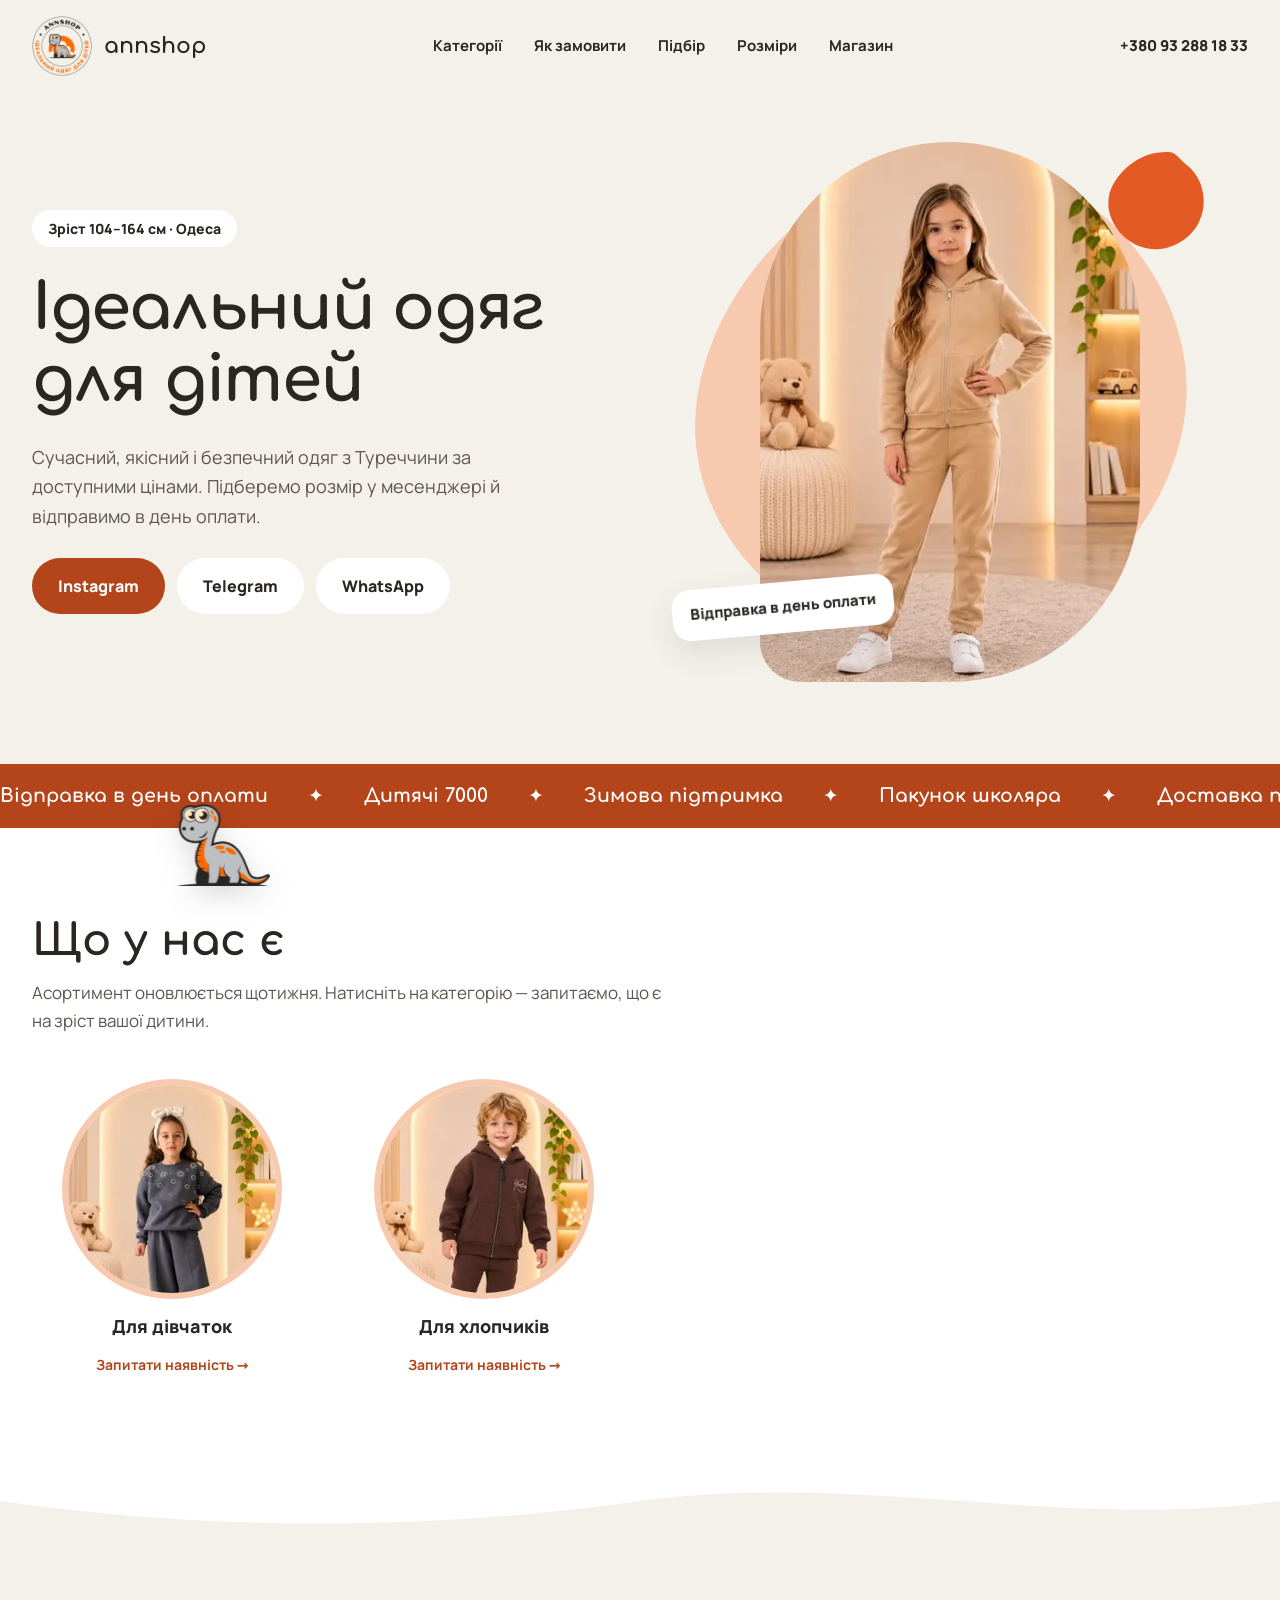
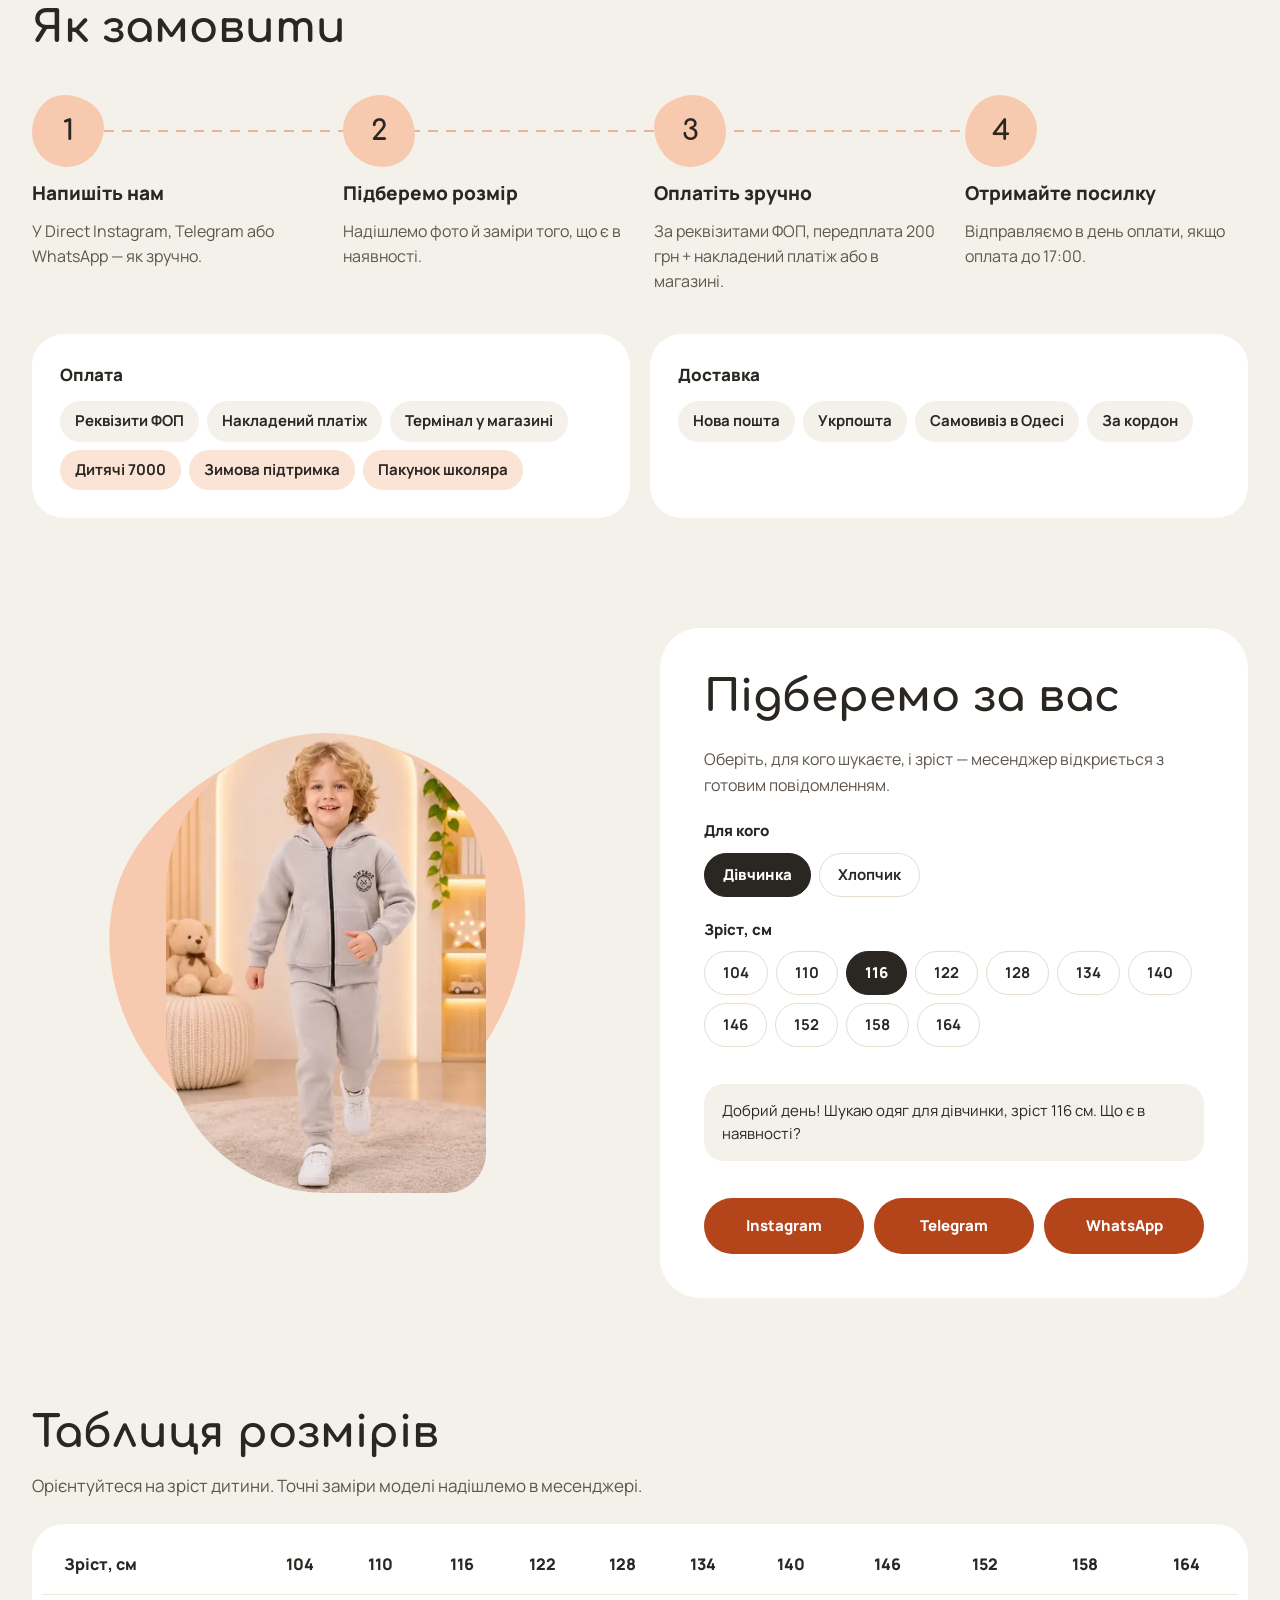
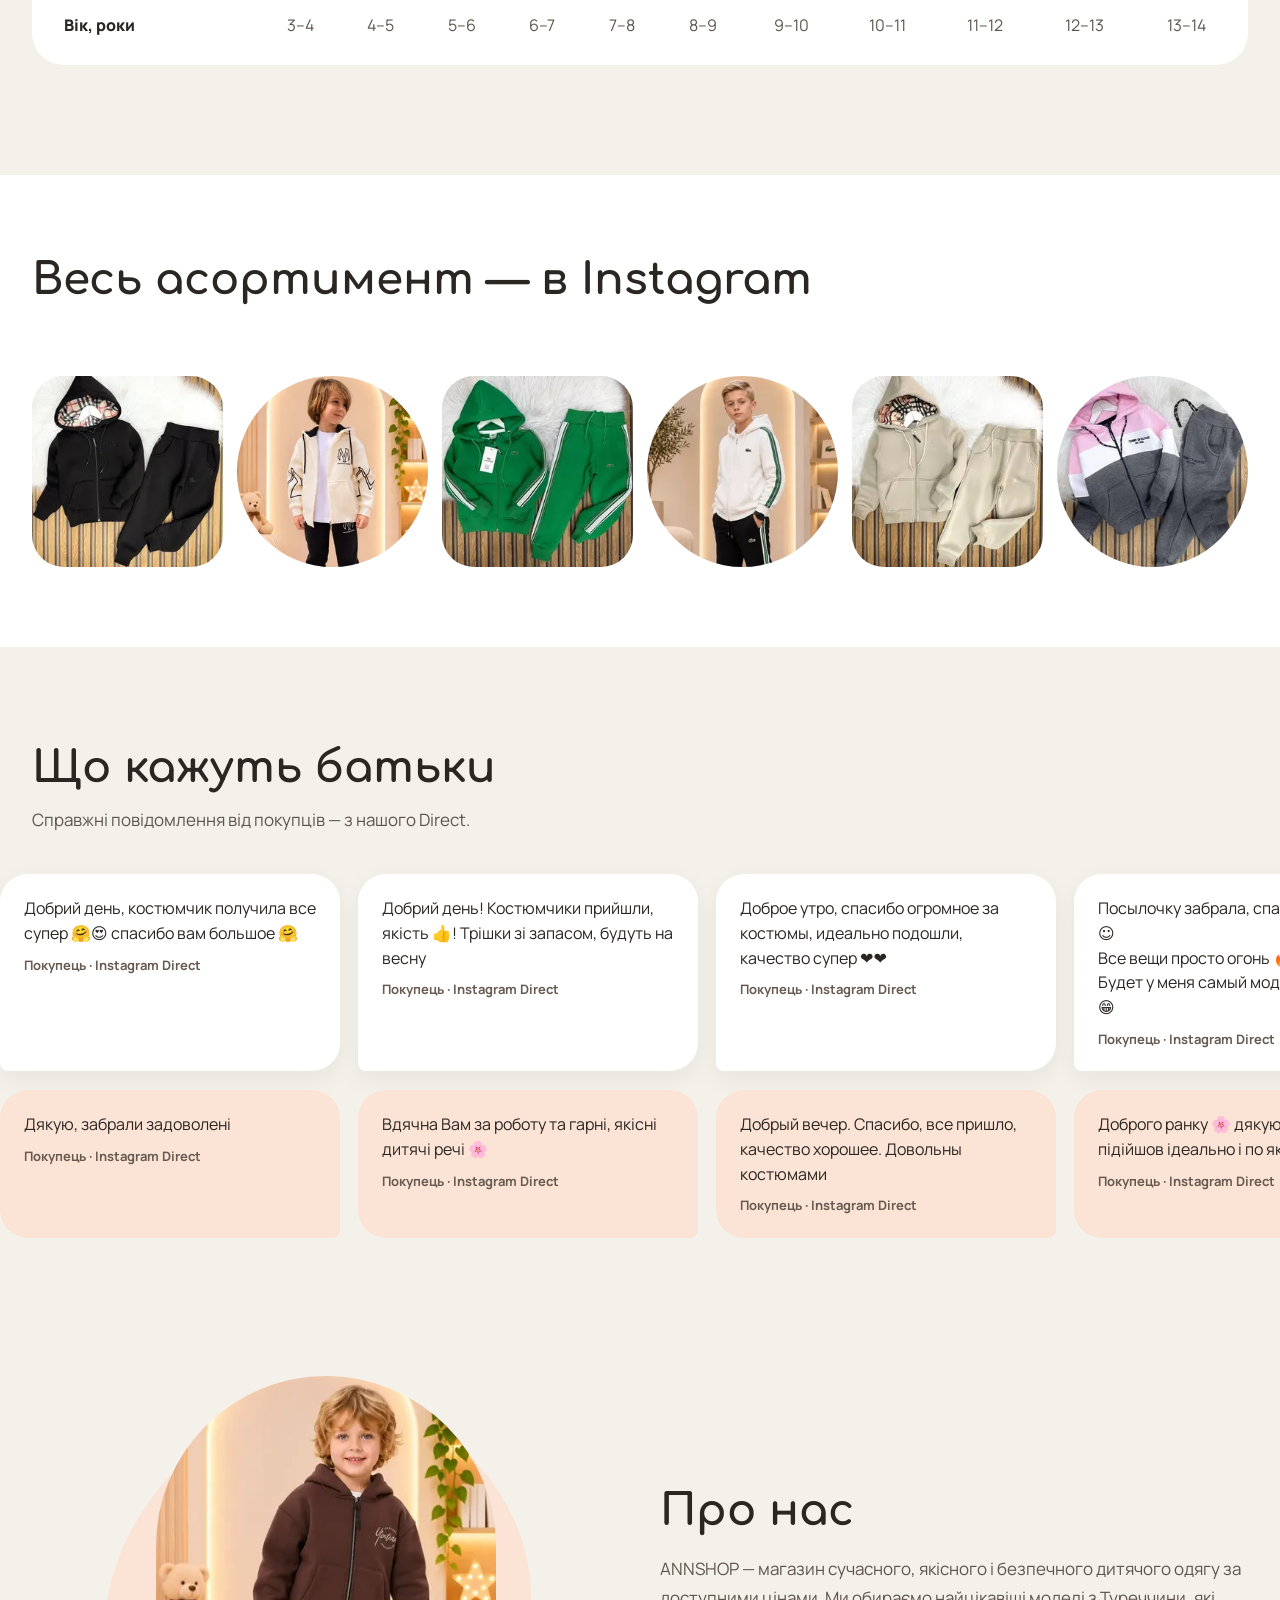
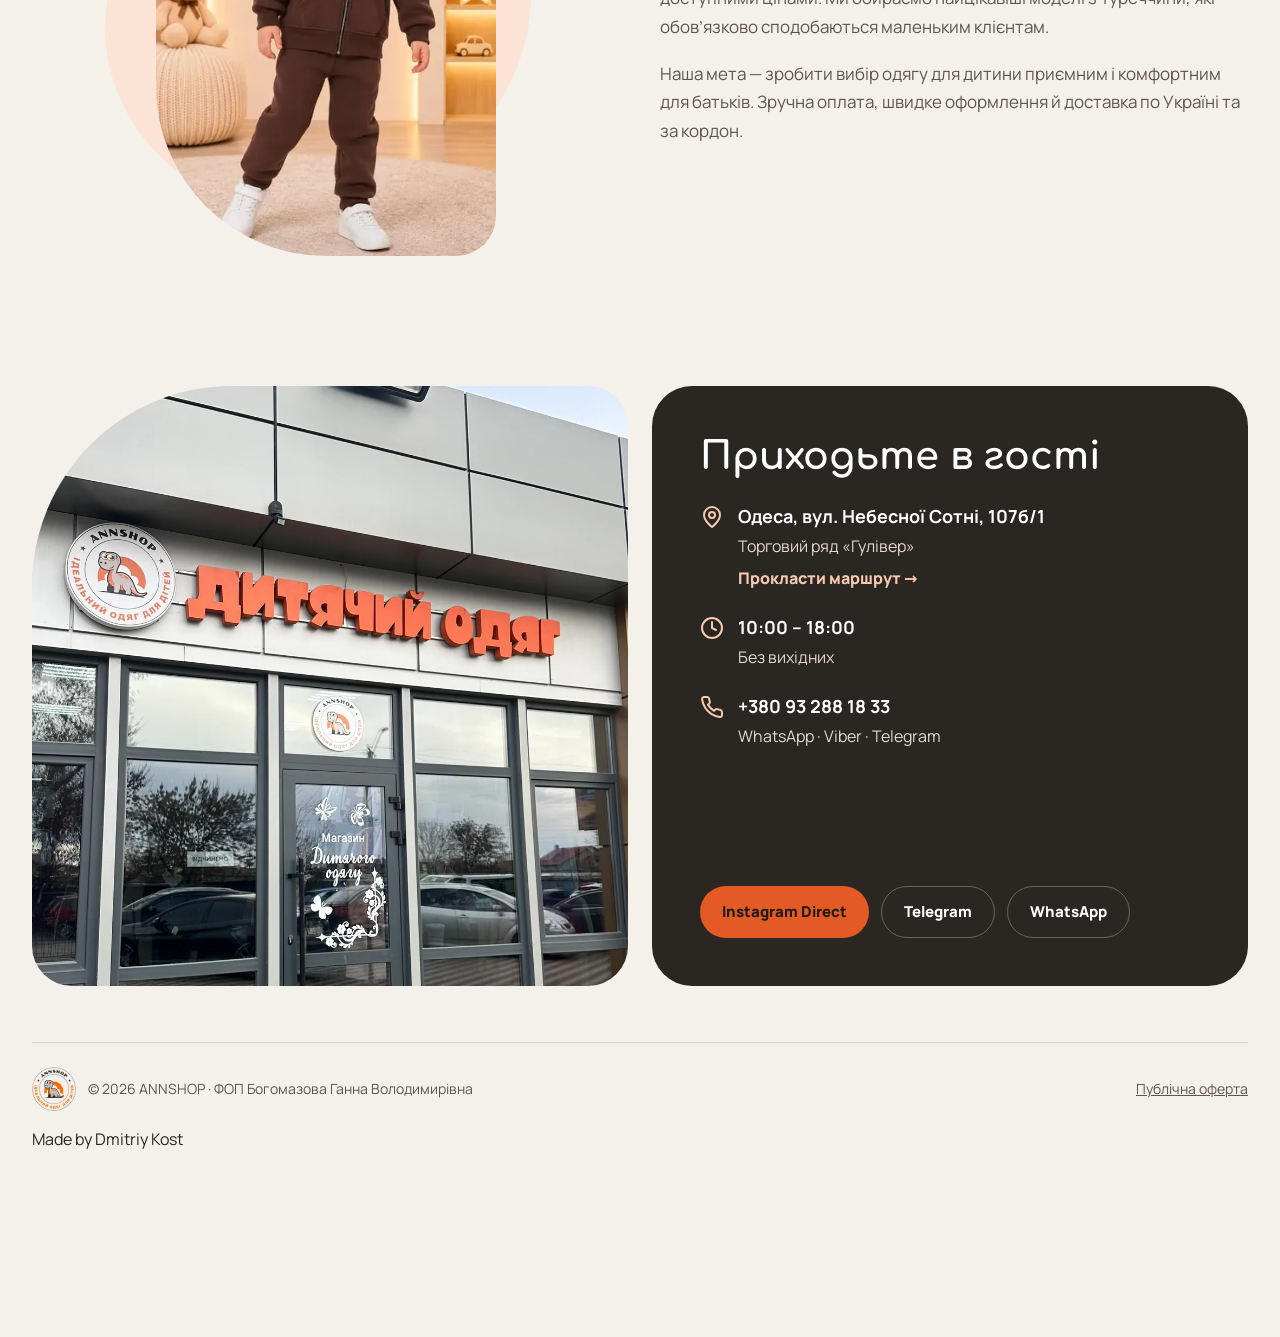
==== commit dc3103b3: "Add files via upload" ====
--- a/index.html
+++ b/index.html
@@ -21,7 +21,7 @@
 <link rel="preload" href="assets/fonts/comfortaa-cyrillic-wght-normal.woff2" as="font" type="font/woff2" crossorigin>
 <link rel="preload" href="assets/fonts/manrope-cyrillic-wght-normal.woff2" as="font" type="font/woff2" crossorigin>
 <link rel="preload" as="image" href="assets/img/hero-girl.webp" imagesrcset="assets/img/hero-girl-420.webp 420w, assets/img/hero-girl.webp 800w" imagesizes="(max-width:900px) 280px, 380px" fetchpriority="high">
-<link rel="stylesheet" href="assets/css/style.css?v=20261114-3">
+<link rel="stylesheet" href="assets/css/style.css?v=20261116-1">
 <script>
 document.documentElement.classList.add('js');
 // Сайт завжди відкривається з початку: прибираємо якір (#sizes тощо) і не відновлюємо стару позицію
@@ -118,16 +118,6 @@
       <a class="cat reveal" data-delay="1" href="https://t.me/BagaAnna?text=%D0%94%D0%BE%D0%B1%D1%80%D0%B8%D0%B9%20%D0%B4%D0%B5%D0%BD%D1%8C%21%20%D0%A6%D1%96%D0%BA%D0%B0%D0%B2%D0%B8%D1%82%D1%8C%20%D0%BE%D0%B4%D1%8F%D0%B3%20%D0%B4%D0%BB%D1%8F%20%D1%85%D0%BB%D0%BE%D0%BF%D1%87%D0%B8%D0%BA%D1%96%D0%B2.">
         <span class="cat__img"><img src="assets/img/cat-boys.webp" srcset="assets/img/cat-boys-240.webp 240w, assets/img/cat-boys.webp 480w" sizes="(max-width:560px) 150px, 220px" width="480" height="480" alt="" loading="lazy" decoding="async"></span>
         <span class="cat__title">Для хлопчиків</span>
-        <span class="cat__more">Запитати наявність →</span>
-      </a>
-      <a class="cat reveal" data-delay="2" href="https://t.me/BagaAnna?text=%D0%94%D0%BE%D0%B1%D1%80%D0%B8%D0%B9%20%D0%B4%D0%B5%D0%BD%D1%8C%21%20%D0%A6%D1%96%D0%BA%D0%B0%D0%B2%D0%BB%D1%8F%D1%82%D1%8C%20%D1%83%D1%82%D0%B5%D0%BF%D0%BB%D0%B5%D0%BD%D1%96%20%D0%BA%D0%BE%D1%81%D1%82%D1%8E%D0%BC%D0%B8.">
-        <span class="cat__img"><img src="assets/img/cat-warm.webp" srcset="assets/img/cat-warm-240.webp 240w, assets/img/cat-warm.webp 480w" sizes="(max-width:560px) 150px, 220px" width="480" height="480" alt="" loading="lazy" decoding="async"></span>
-        <span class="cat__title">Утеплені костюми</span>
-        <span class="cat__more">Запитати наявність →</span>
-      </a>
-      <a class="cat reveal" data-delay="3" href="https://t.me/BagaAnna?text=%D0%94%D0%BE%D0%B1%D1%80%D0%B8%D0%B9%20%D0%B4%D0%B5%D0%BD%D1%8C%21%20%D0%A6%D1%96%D0%BA%D0%B0%D0%B2%D0%BB%D1%8F%D1%82%D1%8C%20%D1%85%D1%83%D0%B4%D1%96%20%D1%82%D0%B0%20%D1%81%D0%B2%D1%96%D1%82%D1%88%D0%BE%D1%82%D0%B8.">
-        <span class="cat__img"><img src="assets/img/cat-hoodies.webp" srcset="assets/img/cat-hoodies-240.webp 240w, assets/img/cat-hoodies.webp 480w" sizes="(max-width:560px) 150px, 220px" width="480" height="480" alt="" loading="lazy" decoding="async"></span>
-        <span class="cat__title">Худі та світшоти</span>
         <span class="cat__more">Запитати наявність →</span>
       </a>
     </div>
@@ -335,6 +325,7 @@
     </div>
     <a href="oferta.html#top">Публічна оферта</a>
   </div>
+  <p class="credit">Made by Dmitriy Kost</p>
 </footer>
 
 <!-- Back to top -->
@@ -366,7 +357,7 @@
   </button>
 </div>
 
-<script src="assets/js/lenis.min.js?v=20261114-3" defer></script>
-<script src="assets/js/main.js?v=20261114-3" defer></script>
+<script src="assets/js/lenis.min.js?v=20261116-1" defer></script>
+<script src="assets/js/main.js?v=20261116-1" defer></script>
 </body>
 </html>
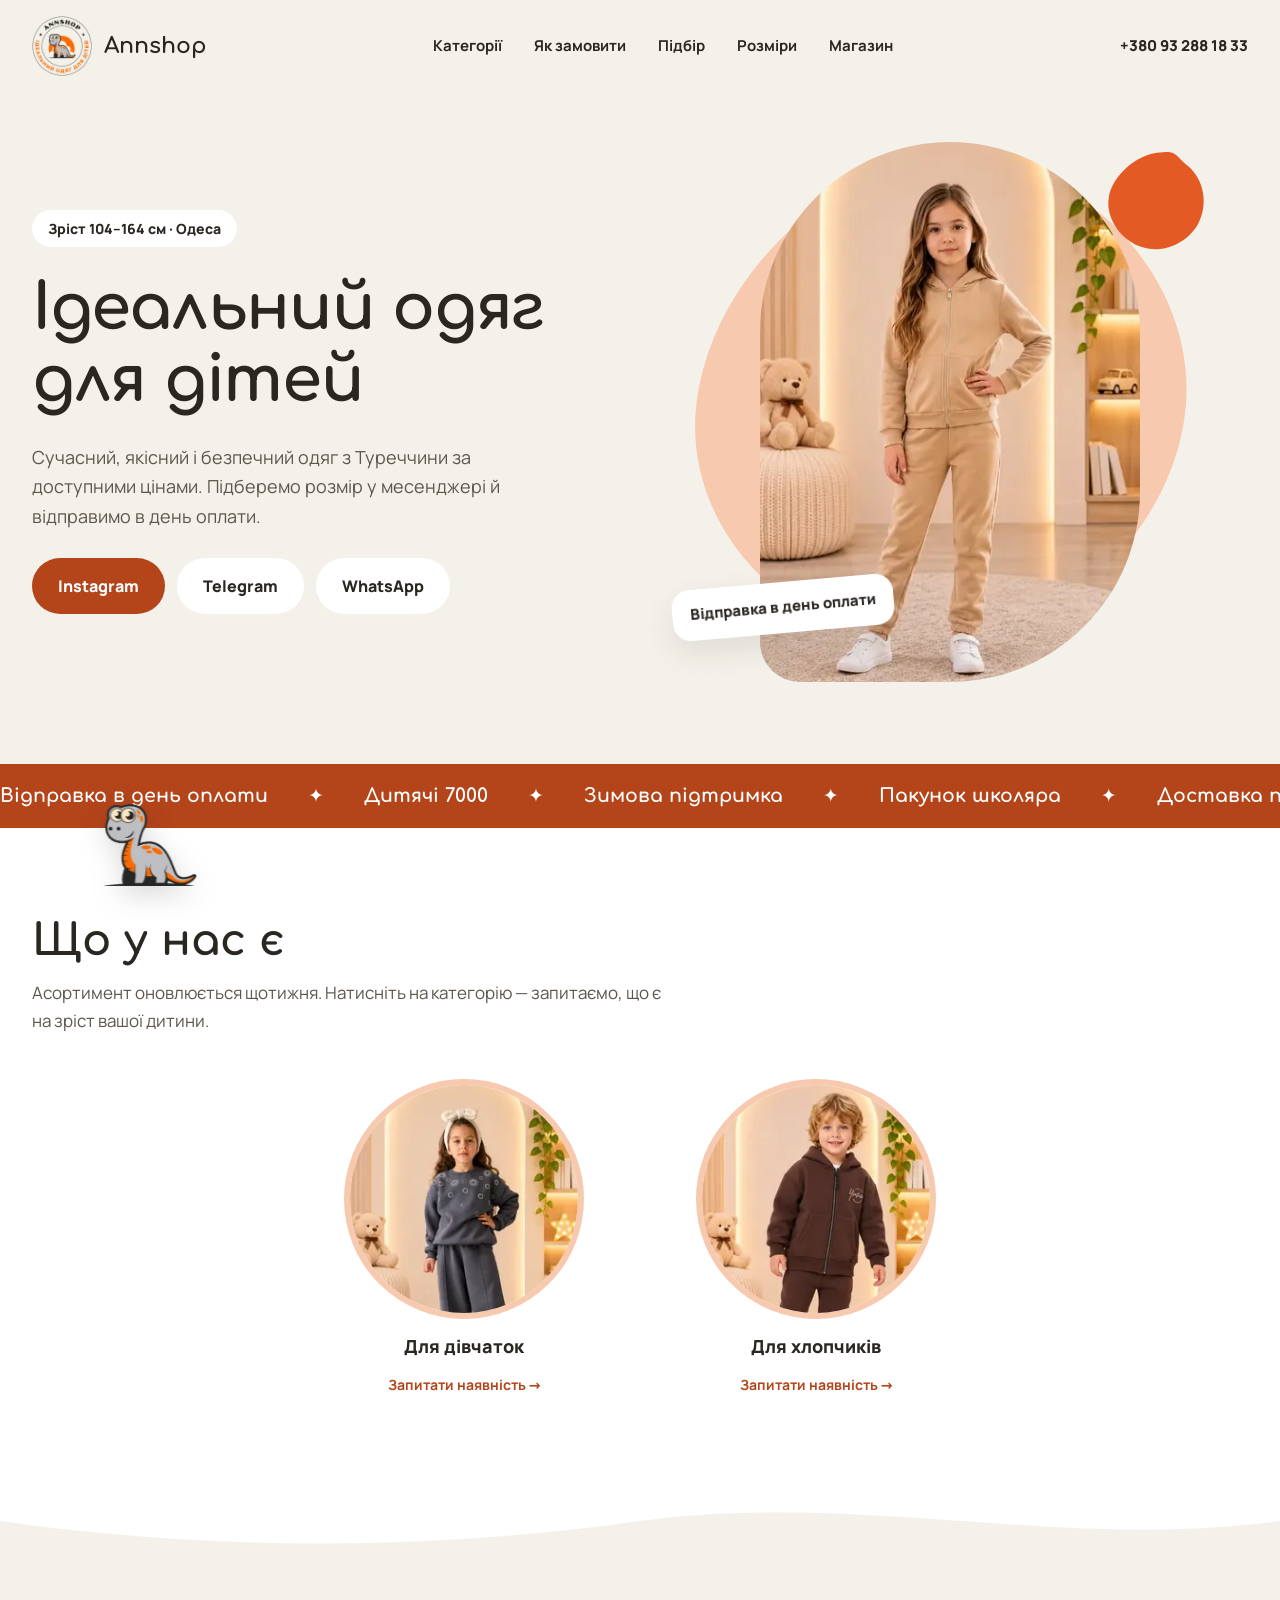
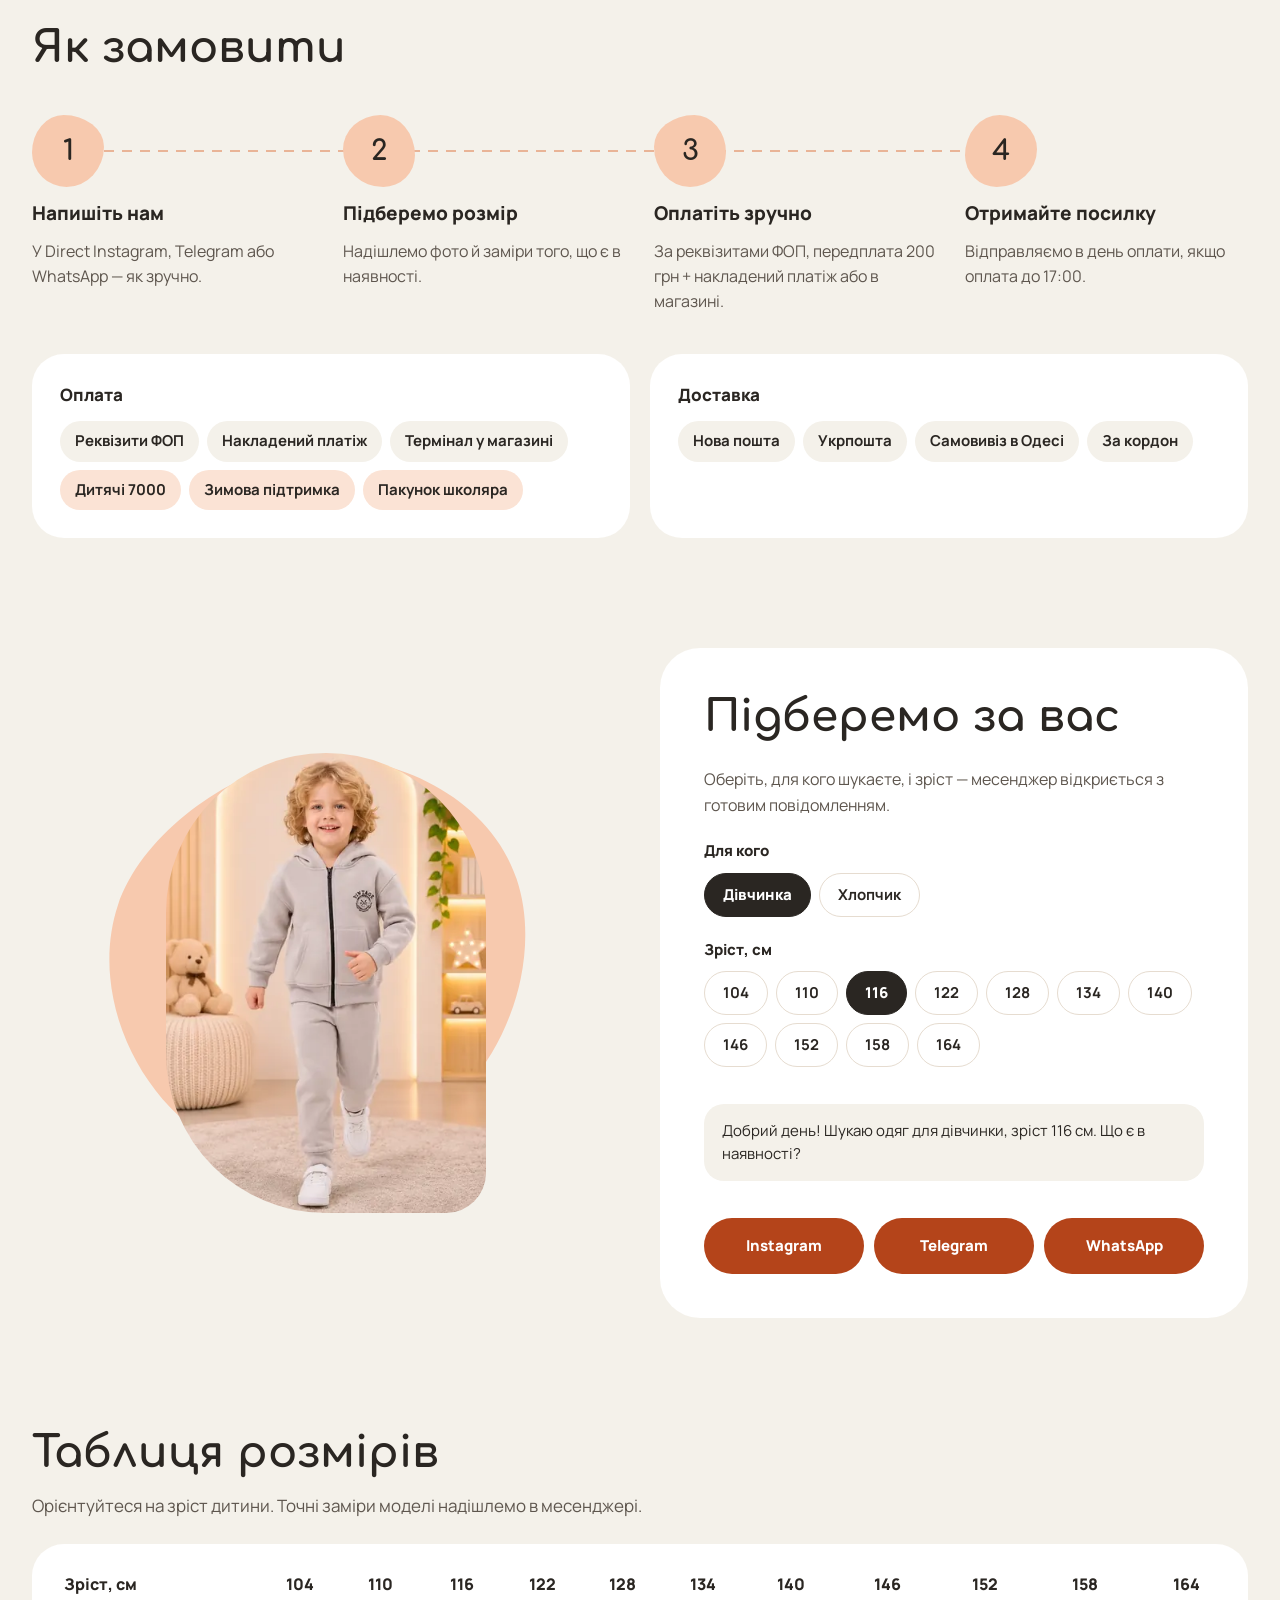
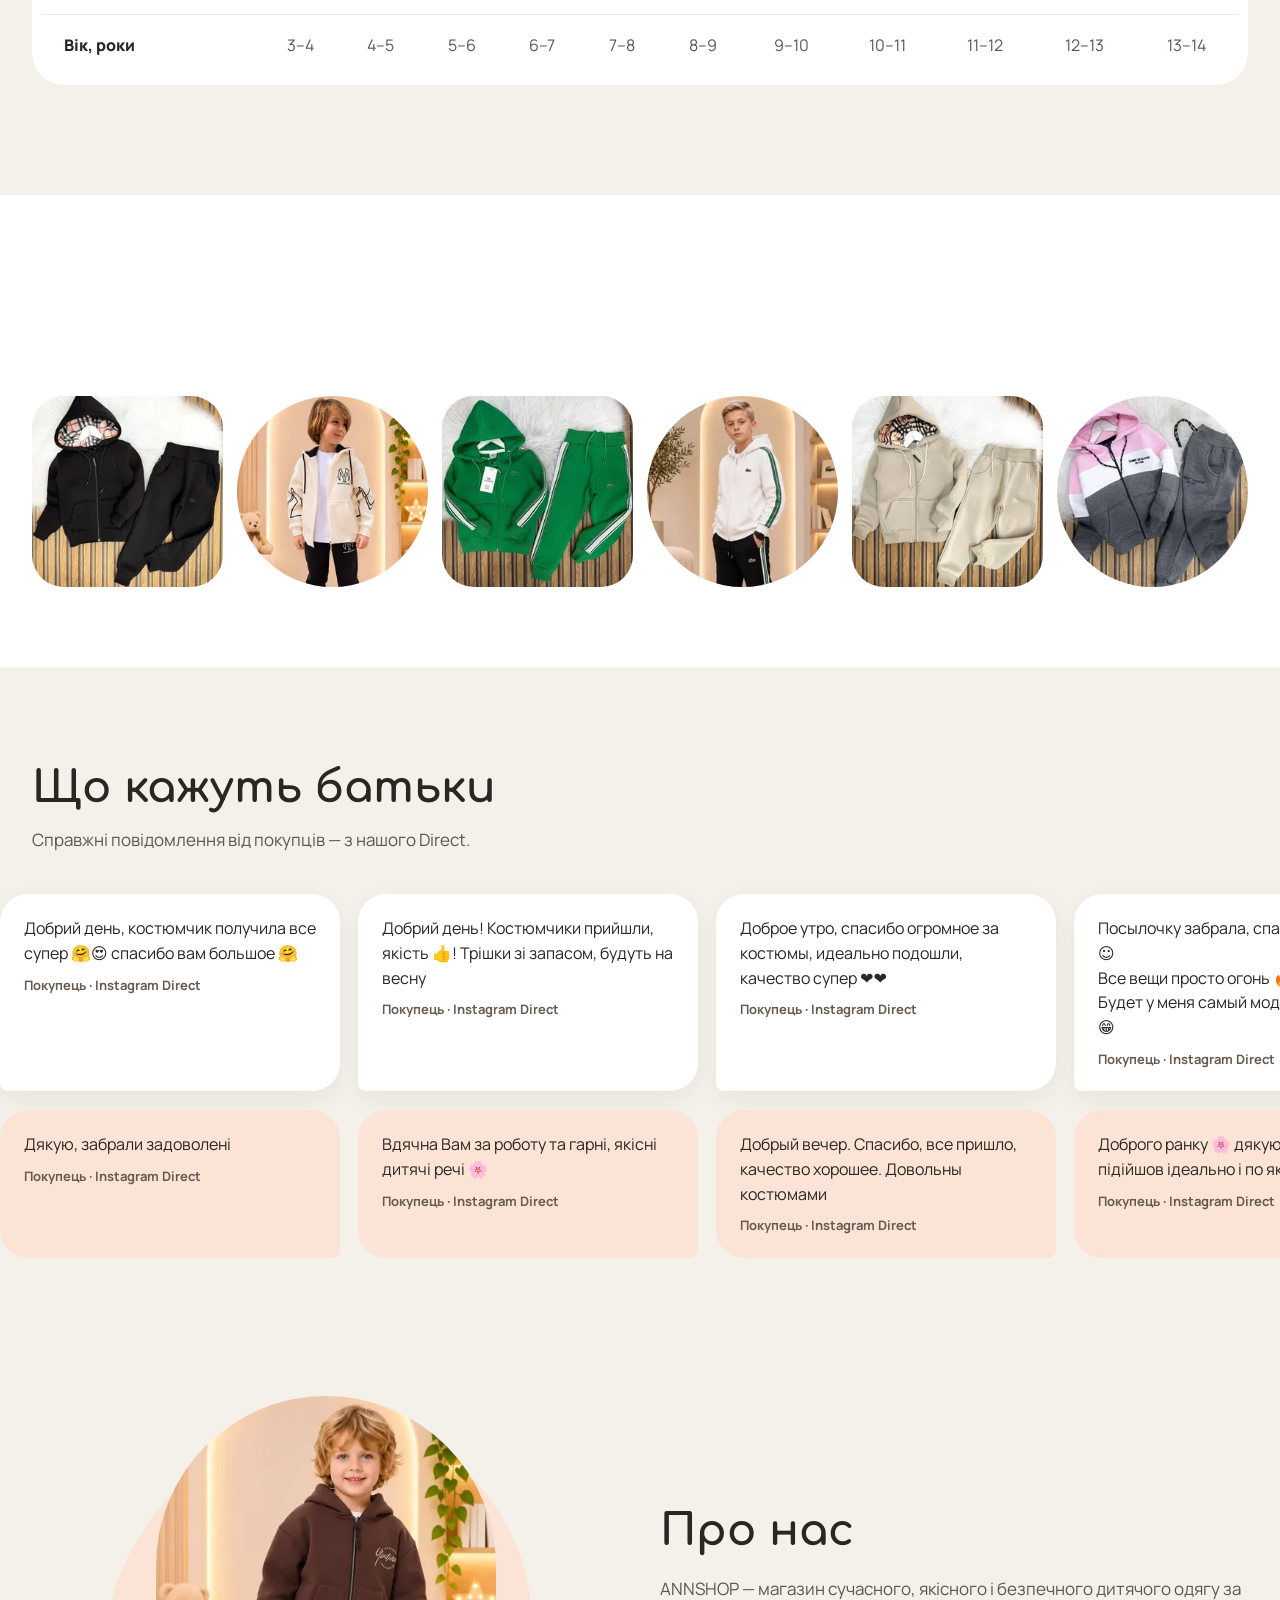
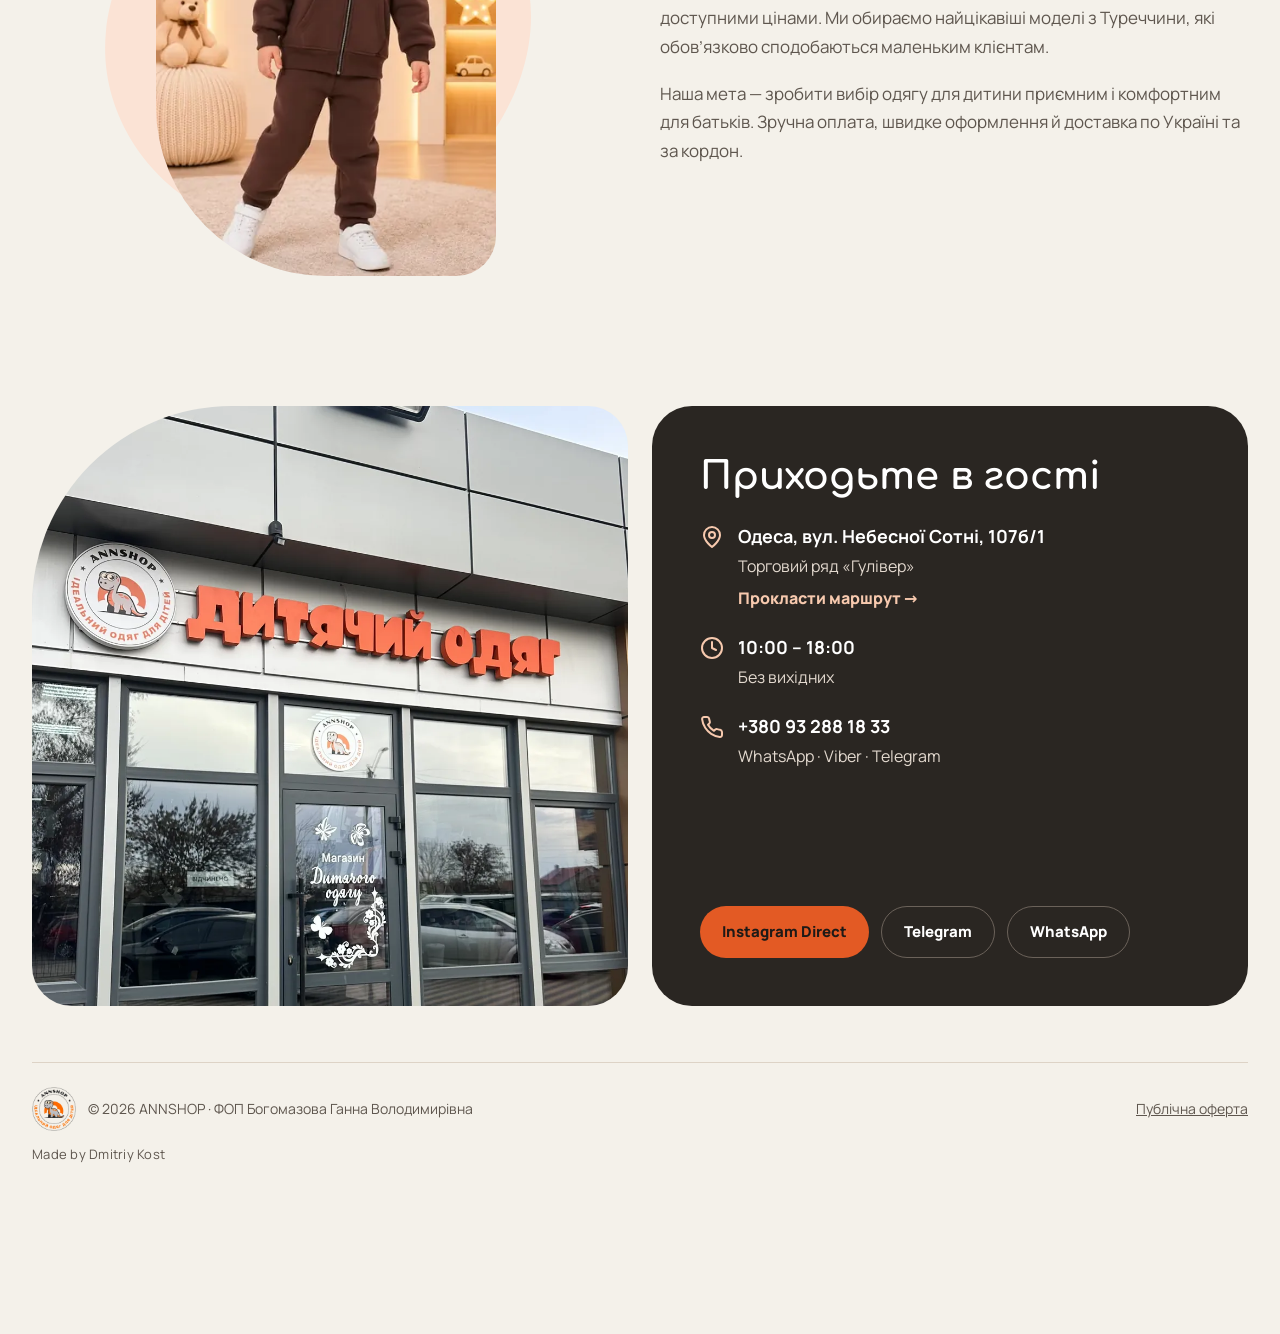
==== commit 6b8d24f1: "Add files via upload" ====
--- a/index.html
+++ b/index.html
@@ -60,7 +60,7 @@
 <header class="wrap header">
   <div class="brand">
     <a href="#top" aria-label="ANNSHOP — на початок сторінки"><img src="assets/img/logo.webp" width="60" height="60" alt="ANNSHOP — ідеальний одяг для дітей"></a>
-    <a href="https://www.instagram.com/annshop_kids" aria-label="ANNSHOP в Instagram"><span>annshop</span></a>
+    <a href="https://www.instagram.com/annshop_kids" aria-label="ANNSHOP в Instagram"><span>Annshop</span></a>
   </div>
   <nav class="nav" aria-label="Головне меню">
     <a href="#cats">Категорії</a>
--- a/assets/css/style.css
+++ b/assets/css/style.css
@@ -1 +1 @@
-@font-face{font-family:Manrope;font-style:normal;font-display:swap;font-weight:200 800;src:url(../fonts/manrope-cyrillic-ext-wght-normal.woff2)format("woff2-variations");unicode-range:U+460-52F,U+1C80-1C8A,U+20B4,U+2DE0-2DFF,U+A640-A69F,U+FE2E-FE2F}@font-face{font-family:Manrope;font-style:normal;font-display:swap;font-weight:200 800;src:url(../fonts/manrope-cyrillic-wght-normal.woff2)format("woff2-variations");unicode-range:U+301,U+400-45F,U+490-491,U+4B0-4B1,U+2116}@font-face{font-family:Manrope;font-style:normal;font-display:swap;font-weight:200 800;src:url(../fonts/manrope-latin-wght-normal.woff2)format("woff2-variations");unicode-range:U+??,U+131,U+152-153,U+2BB-2BC,U+2C6,U+2DA,U+2DC,U+304,U+308,U+329,U+2000-206F,U+20AC,U+2122,U+2191,U+2193,U+2212,U+2215,U+FEFF,U+FFFD}@font-face{font-family:Comfortaa;font-style:normal;font-display:swap;font-weight:300 700;src:url(../fonts/comfortaa-cyrillic-ext-wght-normal.woff2)format("woff2-variations");unicode-range:U+460-52F,U+1C80-1C8A,U+20B4,U+2DE0-2DFF,U+A640-A69F,U+FE2E-FE2F}@font-face{font-family:Comfortaa;font-style:normal;font-display:swap;font-weight:300 700;src:url(../fonts/comfortaa-cyrillic-wght-normal.woff2)format("woff2-variations");unicode-range:U+301,U+400-45F,U+490-491,U+4B0-4B1,U+2116}@font-face{font-family:Comfortaa;font-style:normal;font-display:swap;font-weight:300 700;src:url(../fonts/comfortaa-latin-wght-normal.woff2)format("woff2-variations");unicode-range:U+??,U+131,U+152-153,U+2BB-2BC,U+2C6,U+2DA,U+2DC,U+304,U+308,U+329,U+2000-206F,U+20AC,U+2122,U+2191,U+2193,U+2212,U+2215,U+FEFF,U+FFFD}:root{--bg:#f4f1ea;--white:#fff;--peach:#f7c9ae;--peach-soft:#fbe3d5;--orange:#e35a24;--accent:#b4441a;--ink:#2a2622;--muted:#5e564e;--line:#ddd3c6;--font:"Manrope",system-ui,-apple-system,"Segoe UI",Roboto,Arial,sans-serif;--font-display:"Comfortaa","Manrope",system-ui,sans-serif;--ease:cubic-bezier(.2,.7,.2,1);--wrap:1312px}*,:before,:after{box-sizing:border-box}html{-webkit-text-size-adjust:100%;scroll-padding-top:24px;overflow-x:clip}body{background:var(--bg);color:var(--ink);font-family:var(--font);-webkit-font-smoothing:antialiased;text-rendering:optimizelegibility;margin:0;font-size:16px;line-height:1.5;overflow-x:clip}main{overflow-x:hidden}@supports (overflow-x:clip){main{overflow-x:clip}}img{max-width:100%;height:auto;display:block}a{color:inherit}a:hover{color:var(--accent)}button{font:inherit;color:inherit}:focus-visible{outline:3px solid var(--orange);outline-offset:3px;border-radius:8px}.sr-only{clip:rect(0,0,0,0);white-space:nowrap;border:0;width:1px;height:1px;margin:-1px;padding:0;overflow:hidden;position:absolute!important}.skip{z-index:100;background:var(--ink);color:#fff;border-radius:999px;padding:10px 16px;font-weight:800;text-decoration:none;transition:top .2s;position:absolute;top:-60px;left:12px}.skip:focus{color:#fff;top:12px}html.lenis,html.lenis body{height:auto}.lenis:not(.lenis-autoToggle).lenis-stopped{overflow:clip}.lenis [data-lenis-prevent]{overscroll-behavior:contain}.wrap{max-width:var(--wrap);margin:0 auto;padding:0 32px}.h1{font-family:var(--font-display);letter-spacing:-.02em;margin:0;font-size:clamp(40px,5vw,64px);font-weight:700;line-height:1.12}.h2{font-family:var(--font-display);margin:0;font-size:clamp(30px,3.4vw,44px);font-weight:700;line-height:1.18}.lead{color:var(--muted);margin:0;font-size:17px;line-height:1.65}.section-head{flex-direction:column;gap:12px;max-width:640px;display:flex}.section-head--row{flex-flow:wrap;justify-content:space-between;align-items:flex-end;gap:16px;max-width:none}.section-head--row>div{flex-direction:column;gap:10px;display:flex}.btn{cursor:pointer;min-height:56px;transition:transform .3s var(--ease),box-shadow .3s var(--ease),background-color .25s;border:0;border-radius:999px;justify-content:center;align-items:center;gap:10px;padding:0 26px;font-size:16px;font-weight:800;text-decoration:none;display:inline-flex}.btn:hover{transform:translateY(-2px)}.btn--primary{background:var(--accent);color:#fff}.btn--primary:hover{color:#fff;box-shadow:0 12px 26px #b4441a40}.btn--light{background:var(--white);color:var(--ink)}.btn--light:hover{color:var(--ink);box-shadow:0 12px 26px #2a262214}.btn--soft{background:var(--bg);color:var(--ink)}.btn--ghost{color:#fff;background:0 0;border:1.5px solid #6b625a}.btn--ghost:hover{color:#fff;border-color:#fff}.btn--orange{background:var(--orange);color:#1e1a17}.btn--orange:hover{color:#1e1a17}.btn svg{flex:none}.header{justify-content:space-between;align-items:center;gap:16px;height:92px;display:flex}.brand{align-items:center;gap:12px;display:flex}.brand a{border-radius:12px;text-decoration:none;display:flex}a.brand{text-decoration:none}.brand img{width:60px;height:60px}.brand span{font-family:var(--font-display);font-size:22px;font-weight:700}.nav{gap:32px;font-size:15px;font-weight:700;display:flex}.nav a{text-decoration:none;position:relative}.nav a:after{content:"";background:var(--accent);transform-origin:0;height:2px;transition:transform .35s var(--ease);border-radius:2px;position:absolute;bottom:-6px;left:0;right:0;transform:scaleX(0)}.nav a:hover:after{transform:scaleX(1)}.header__phone{white-space:nowrap;font-size:15px;font-weight:800;text-decoration:none}.hero{grid-template-columns:1fr 1fr;align-items:center;gap:24px;display:grid}.hero__text{flex-direction:column;gap:26px;padding:24px 0;display:flex}.chip{background:var(--white);border-radius:999px;align-self:flex-start;padding:8px 16px;font-size:14px;font-weight:800}.hero__text .lead{max-width:470px;font-size:18px}.btn-row{flex-wrap:wrap;gap:12px;display:flex}.hero__art{justify-content:center;align-items:center;min-height:640px;display:flex;position:relative}.blob{pointer-events:none;position:absolute}.blob--big{width:600px;height:600px}.blob--float{will-change:transform;width:120px;height:120px;animation:9s ease-in-out infinite float;top:50px;right:30px}.hero__img{object-fit:cover;object-position:center 6%;border-radius:190px 190px 190px 40px;width:380px;height:540px;position:relative}.sticker{background:var(--white);border-radius:18px;padding:14px 18px;font-size:15px;font-weight:800;position:absolute;bottom:100px;left:20px;transform:rotate(-5deg);box-shadow:0 12px 30px #2a26221a}.ticker{background:var(--accent);color:#fff;align-items:center;height:64px;margin-top:32px;display:flex;overflow:hidden}.marquee{will-change:transform;-webkit-backface-visibility:hidden;backface-visibility:hidden;width:max-content;animation:32s linear infinite marquee;display:flex}.marquee__group{font-family:var(--font-display);white-space:nowrap;gap:40px;padding-right:40px;font-size:19px;font-weight:700;display:flex}.marquee:hover{animation-play-state:paused}.cats{background:var(--white);padding:88px 0 96px}.cats .wrap{flex-direction:column;gap:44px;display:flex}.cats__grid{grid-template-columns:repeat(4,minmax(0,1fr));gap:32px;display:grid}.cat{text-align:center;flex-direction:column;align-items:center;gap:14px;text-decoration:none;display:flex}.cat__img{border:6px solid var(--peach);border-radius:50%;width:220px;max-width:100%;height:220px;transition:border-color .3s;overflow:hidden}.cat__img img{object-fit:cover;width:100%;height:100%;transition:transform .6s var(--ease)}.cat:hover .cat__img{border-color:var(--orange)}.cat:hover .cat__img img{transform:scale(1.06)}.cat__title{font-size:18px;font-weight:800}.cat__more{color:var(--accent);font-size:14px;font-weight:700}.wave{width:100%;height:60px;display:block}.order{flex-direction:column;gap:40px;padding-top:72px;display:flex}.steps{grid-template-columns:repeat(4,minmax(0,1fr));gap:28px;margin:0;padding:0;list-style:none;display:grid}.step{flex-direction:column;gap:12px;display:flex}.step__num{background:var(--peach);width:72px;height:72px;font-family:var(--font-display);border-radius:44% 56% 52% 48%/52% 44% 56% 48%;justify-content:center;align-items:center;font-size:28px;font-weight:700;display:flex}.step:nth-child(2) .step__num{border-radius:52% 48% 44% 56%/48% 56% 44% 52%}.step:nth-child(3) .step__num{border-radius:56% 44% 50% 50%/44% 52% 48% 56%}.step:nth-child(4) .step__num{border-radius:48% 52% 56% 44%/56% 48% 52% 44%}.step__title{font-size:19px;font-weight:800}.step__text{color:var(--muted);font-size:16px;line-height:1.55}.two{grid-template-columns:1fr 1fr;align-items:center;gap:40px;display:grid}.two--tight{align-items:stretch;gap:20px}.card{background:var(--white);border-radius:32px;flex-direction:column;gap:14px;padding:28px;display:flex}.card__title{font-size:17px;font-weight:800}.pills{flex-wrap:wrap;gap:8px;margin:0;padding:0;list-style:none;display:flex}.pill{background:var(--bg);border-radius:999px;padding:9px 15px;font-size:15px;font-weight:700}.pill--hot{background:var(--peach-soft)}.pick{margin-top:110px}.pick__art{justify-content:center;align-items:center;min-height:520px;display:flex;position:relative}.pick__art .blob{width:520px;height:520px}.pick__img{object-fit:cover;object-position:center 4%;border-radius:160px 160px 40px;width:320px;height:460px;position:relative}.panel{background:var(--white);border-radius:40px;flex-direction:column;gap:22px;padding:44px;display:flex}.field{border:0;flex-direction:column;gap:10px;min-width:0;margin:0;padding:0;display:flex}.field legend{margin-bottom:10px;padding:0;font-size:15px;font-weight:800}.chips{flex-wrap:wrap;gap:8px;display:flex}.choice{background:var(--white);cursor:pointer;border:1.5px solid #e6dcd0;border-radius:999px;min-height:44px;padding:0 18px;font-size:15px;font-weight:700;transition:background-color .2s,color .2s,border-color .2s,transform .2s}.choice:hover{border-color:var(--ink)}.choice[aria-pressed=true]{background:var(--ink);border-color:var(--ink);color:#fff;font-weight:800}.preview{background:var(--bg);border-radius:20px;padding:16px 18px;font-size:15px;line-height:1.5}.send{flex-wrap:wrap;gap:10px;display:flex}.send .btn{flex:130px;font-size:15px}.sizes{flex-direction:column;gap:24px;margin-top:110px;display:flex}.table-box{background:var(--white);border-radius:32px;padding:10px;overflow-x:auto}.table-box table{border-collapse:collapse;text-align:center;width:100%;min-width:760px;font-size:16px}.table-box th{text-align:left;white-space:nowrap;padding:18px 22px;font-weight:800}.table-box td{padding:18px 8px}.table-box tr:first-child{border-bottom:1px solid #eee7dc}.table-box tr:first-child td{font-weight:800}.table-box tr:last-child td{color:var(--muted)}.insta{background:var(--white);margin-top:110px;padding:80px 0}.insta .wrap{flex-direction:column;gap:32px;display:flex}.feed{grid-template-columns:repeat(6,minmax(0,1fr));gap:14px;display:grid}.feed a{aspect-ratio:1;border-radius:32px;display:block;overflow:hidden}.feed a:nth-child(2n){border-radius:50%}.feed img{object-fit:cover;width:100%;height:100%;transition:transform .6s var(--ease)}.feed a:hover img{transform:scale(1.06)}.reviews{flex-direction:column;gap:32px;margin-top:96px;display:flex}.reviews>.section-head{max-width:var(--wrap);width:100%}.reviews__rows{flex-direction:column;gap:18px;padding:8px 0;display:flex;overflow:hidden}.reviews .marquee{animation-duration:70s}.reviews .marquee--rev{animation-duration:80s;animation-direction:reverse}.reviews .marquee__group{font-family:var(--font);white-space:normal;gap:18px;padding-right:18px;font-size:16px;font-weight:400}.review{background:var(--white);border-radius:28px 28px 28px 8px;flex-direction:column;flex:none;gap:10px;width:340px;margin:0;padding:22px 24px;display:flex;box-shadow:0 8px 24px #2a26220f}.marquee--rev .review{background:var(--peach-soft);box-shadow:none;border-radius:28px 28px 8px}.review blockquote{white-space:pre-line;margin:0;line-height:1.55}.review figcaption{color:#665a51;font-size:13px;font-weight:700}.about{margin-top:110px}.about__art{justify-content:center;align-items:center;min-height:520px;display:flex;position:relative}.about__art .blob{width:520px;height:520px}.about__img{object-fit:cover;object-position:center 8%;border-radius:170px 170px 40px;width:340px;height:480px;position:relative}.about__text{flex-direction:column;gap:18px;display:flex}.about__text p{color:var(--muted);margin:0;font-size:17px;line-height:1.7}.contacts{margin-top:110px}.contacts .two{align-items:stretch;gap:24px}.store-img{object-fit:cover;object-position:center 32%;border-radius:200px 40px 40px;width:100%;height:100%;min-height:440px;max-height:600px}.dark{background:var(--ink);color:#fff;border-radius:40px;flex-direction:column;gap:24px;padding:48px;display:flex}.dark .h2{color:#fff;font-size:clamp(30px,3vw,40px)}.info{align-items:flex-start;gap:14px;display:flex}.info svg{flex:none;margin-top:2px}.info div{flex-direction:column;gap:4px;display:flex}.info strong{font-size:18px}.info span{color:#e3d9cf;font-size:16px}.info a{color:#fff;text-decoration:none}.info a:hover{color:var(--peach)}.dark .btn-row{margin-top:auto}.dark .btn{min-height:52px;padding:0 22px;font-size:15px}.footer{padding-top:56px;padding-bottom:170px}.footer__in{border-top:1px solid var(--line);color:var(--muted);flex-wrap:wrap;justify-content:space-between;align-items:center;gap:16px 32px;padding-top:24px;font-size:14px;display:flex}.footer__brand{align-items:center;gap:12px;display:flex}.footer__brand img{width:44px;height:44px}.footer a{color:var(--muted)}.to-top{z-index:50;background:var(--accent);color:#fff;cursor:pointer;opacity:0;pointer-events:none;width:58px;height:58px;transition:opacity .35s var(--ease),transform .35s var(--ease);border:0;border-radius:50%;justify-content:center;align-items:center;display:flex;position:fixed;bottom:24px;right:24px;transform:translateY(16px);box-shadow:0 10px 28px #b4441a4d}.to-top.is-on{opacity:1;pointer-events:auto;transform:none}.dino{z-index:49;will-change:transform;-webkit-backface-visibility:hidden;backface-visibility:hidden;position:fixed;bottom:14px;left:0;transform:translate(16px)}.dino__btn{transition:transform .7s cubic-bezier(.34,1.45,.55,1),opacity .45s var(--ease)}.dino.is-hidden{pointer-events:none}.dino.is-hidden .dino__btn{opacity:0;transition:transform .45s var(--ease),opacity .3s var(--ease);transform:translateY(120%)rotate(-8deg)}.dino.is-hidden .dino__bubble{opacity:0!important;transform:translateY(8px)scale(.92)!important}.dino__btn{cursor:pointer;-webkit-tap-highlight-color:transparent;background:0 0;border:0;border-radius:16px;padding:0;display:block}.dino__body{will-change:transform;display:block}.dino__img{filter:drop-shadow(0 8px 14px #2a26222e);width:92px;height:auto;transition:transform .35s var(--ease);display:block}.dino.is-left .dino__img{transform:scaleX(1)}.dino.is-right .dino__img{transform:scaleX(-1)}.dino.is-walking .dino__body{animation:.34s ease-in-out infinite bob}.dino__bubble{white-space:nowrap;background:var(--white);opacity:0;transform-origin:0 100%;pointer-events:none;transition:opacity .3s,transform .3s var(--ease);border-radius:18px 18px 18px 4px;margin-bottom:8px;padding:10px 14px;font-size:14px;font-weight:800;position:absolute;bottom:100%;left:10px;transform:translateY(8px)scale(.92);box-shadow:0 10px 26px #2a262224}.dino.is-flip .dino__bubble{transform-origin:100% 100%;border-radius:18px 18px 4px;left:auto;right:10px}.dino__bubble{color:var(--ink);cursor:pointer;border:0;font-family:inherit}.dino.has-bubble .dino__bubble{opacity:1;pointer-events:auto;transform:none}.dino.has-bubble .dino__bubble:hover{color:var(--accent)}.dino-menu{z-index:50;background:var(--white);opacity:0;visibility:hidden;width:270px;transform:translate3d(var(--mx,16px),10px,0) scale(.96);transform-origin:0 100%;transition:opacity .3s,transform .3s var(--ease),visibility 0s .3s;border-radius:28px 28px 28px 8px;flex-direction:column;gap:10px;padding:20px;display:flex;position:fixed;bottom:126px;left:0;box-shadow:0 18px 44px #2a26222e}.dino-menu.is-flip{transform-origin:100% 100%;border-radius:28px 28px 8px}.dino-menu.is-open{opacity:1;visibility:visible;transform:translate3d(var(--mx,16px),0,0);transition:opacity .3s,transform .3s var(--ease),visibility 0s}.dino__menu-head{justify-content:space-between;align-items:flex-start;gap:10px;display:flex}.dino__menu-title{font-family:var(--font-display);font-size:17px;font-weight:700;line-height:1.3}.dino-menu p{color:var(--muted);margin:0;font-size:14px;line-height:1.5}.dino-menu .btn{min-height:48px;font-size:15px}.dino__close{background:var(--bg);cursor:pointer;border:0;border-radius:50%;flex:none;justify-content:center;align-items:center;width:44px;height:44px;margin:-10px -10px 0 0;display:flex}.dino__link{text-align:center;color:var(--accent);font-size:14px;font-weight:700}.scrim{z-index:48;opacity:0;visibility:hidden;background:#2a26222e;transition:opacity .3s,visibility 0s .3s;position:fixed;top:0;bottom:0;left:0;right:0}.scrim.is-on{opacity:1;visibility:visible;transition:opacity .3s,visibility}@keyframes marquee{0%{transform:translate(0,0)}to{transform:translate(-50%)}}@keyframes float{0%,to{transform:translateY(0)rotate(0)}50%{transform:translateY(-14px)rotate(4deg)}}@keyframes bob{0%,to{transform:translate(0,0)}50%{transform:translateY(-7px)}}@keyframes heroIn{0%{opacity:0;transform:translateY(24px)}to{opacity:1;transform:none}}@keyframes heroImg{0%{transform:translateY(18px)}to{transform:none}}@keyframes pop{0%{opacity:0;transform:scale(.6)rotate(-5deg)}70%{transform:scale(1.06)rotate(-5deg)}to{opacity:1;transform:scale(1)rotate(-5deg)}}.in{animation:heroIn .8s var(--ease) both}.in--2{animation-delay:.12s}.in--3{animation-delay:.24s}.in--4{animation-delay:.36s}.in-img{animation:heroImg 1.1s .1s var(--ease) both}.in-pop{animation:pop .7s .9s var(--ease) both}.js .reveal{opacity:0;transition:opacity .9s var(--ease),transform .9s var(--ease);transform:translateY(32px)}.js .reveal.is-in{opacity:1;transform:none}.js .reveal[data-delay="1"]{transition-delay:80ms}.js .reveal[data-delay="2"]{transition-delay:.16s}.js .reveal[data-delay="3"]{transition-delay:.24s}.steps,.step{position:relative}.step__num{z-index:1;position:relative}.js .step .step__num{opacity:0;transition:opacity .5s var(--ease),transform .7s cubic-bezier(.3,1.6,.5,1);transition-delay:var(--d,0s);transform:scale(.4)rotate(-12deg)}.js .step .step__title,.js .step .step__text{opacity:0;transition:opacity .7s var(--ease),transform .7s var(--ease);transition-delay:calc(var(--d,0s) + .15s);transform:translateY(16px)}.js .step .step__text{transition-delay:calc(var(--d,0s) + .25s)}.js .step.is-in .step__num,.js .step.is-in .step__title,.js .step.is-in .step__text{opacity:1;transform:none}@media (min-width:1101px){.steps:before{content:"";transform-origin:0;height:2px;transition:transform 1.4s var(--ease) .1s;background:repeating-linear-gradient(90deg,#e9b497 0 10px,#0000 10px 18px);position:absolute;top:35px;left:36px;right:calc(25% - 57px);transform:scaleX(0)}.steps.is-in:before{transform:scaleX(1)}html:not(.js) .steps:before{transform:none}}@media (max-width:560px){.step:not(:last-child):after{content:"";transform-origin:top;width:2px;transition:transform .8s var(--ease);transition-delay:calc(var(--d,0s) + .3s);background:repeating-linear-gradient(#e9b497 0 8px,#0000 8px 14px);position:absolute;top:80px;bottom:-24px;left:35px;transform:scaleY(0)}.step.is-in:not(:last-child):after{transform:scaleY(1)}.step{min-height:72px;padding-left:92px}.step__num{position:absolute;top:0;left:0}.step{justify-content:center;gap:6px}}@media (prefers-reduced-motion:reduce){*,:before,:after{transition:none!important;animation:none!important}.js .reveal,.js .step .step__num,.js .step .step__title,.js .step .step__text{opacity:1;transform:none}.steps:before,.step:after{transform:none!important}}@media (max-width:1100px){.cats__grid,.steps{grid-template-columns:repeat(2,minmax(0,1fr))}.feed{grid-template-columns:repeat(3,minmax(0,1fr))}}@media (max-width:900px){.wrap{padding:0 18px}.header{height:76px}.brand img{width:52px;height:52px}.nav{display:none}.two{grid-template-columns:1fr}.hero__art{min-height:500px}.hero__img{width:300px;height:430px}.blob--big{width:460px;height:460px}.blob--float{width:90px;height:90px;top:20px;right:4%}.sticker{font-size:14px;bottom:50px;left:0}.pick__art{display:none}.panel{border-radius:32px;padding:28px 22px}.about__art{min-height:440px}.about__img{width:280px;height:400px}.about__art .blob{width:420px;height:420px}.dark{padding:32px 22px}.store-img{border-radius:140px 32px 32px;min-height:380px}.cats,.insta{padding:64px 0}.pick,.sizes,.insta,.about,.contacts{margin-top:80px}.review{width:280px}.footer{padding-bottom:200px}}@media (max-width:560px){.header__phone{font-size:14px}.brand{gap:8px}.brand img{width:46px;height:46px}.brand span{font-size:19px}.steps{grid-template-columns:1fr}.cat__img{border-width:5px;width:150px;height:150px}.cats__grid{gap:24px 12px}.feed{gap:10px}.feed a{border-radius:22px}.btn-row .btn{flex:auto}.footer{padding-bottom:200px}.footer__in{flex-direction:column;align-items:flex-start}.review{box-shadow:none}.dino{bottom:12px}.dino__img{width:64px}.dino-menu{border-radius:28px;width:auto;bottom:92px;left:12px;right:12px;transform:translateY(12px)}.dino-menu.is-flip{border-radius:28px}.dino-menu.is-open{transform:none}.to-top{width:52px;height:52px;bottom:16px;right:16px}}@media (max-width:759px){.hero{grid-template-columns:1fr;gap:8px}.hero__art{order:-1;min-height:min(360px,90vw)}.hero__img{width:min(230px,58vw);height:min(330px,83vw)}.blob--big{width:min(340px,86vw);height:min(340px,86vw)}.blob--float{width:64px;height:64px;top:6px;right:10%}.sticker{padding:11px 14px;font-size:13px;bottom:18px;left:2%}.hero__text{gap:20px;padding:0}}@media (max-width:959px) and (orientation:landscape) and (pointer:coarse){.hero{grid-template-columns:1fr 1fr;gap:16px}.hero__art{order:0;min-height:330px}.hero__img{width:210px;height:300px}.blob--big{width:320px;height:320px}}+@font-face{font-family:Manrope;font-style:normal;font-display:swap;font-weight:200 800;src:url(../fonts/manrope-cyrillic-ext-wght-normal.woff2)format("woff2-variations");unicode-range:U+460-52F,U+1C80-1C8A,U+20B4,U+2DE0-2DFF,U+A640-A69F,U+FE2E-FE2F}@font-face{font-family:Manrope;font-style:normal;font-display:swap;font-weight:200 800;src:url(../fonts/manrope-cyrillic-wght-normal.woff2)format("woff2-variations");unicode-range:U+301,U+400-45F,U+490-491,U+4B0-4B1,U+2116}@font-face{font-family:Manrope;font-style:normal;font-display:swap;font-weight:200 800;src:url(../fonts/manrope-latin-wght-normal.woff2)format("woff2-variations");unicode-range:U+??,U+131,U+152-153,U+2BB-2BC,U+2C6,U+2DA,U+2DC,U+304,U+308,U+329,U+2000-206F,U+20AC,U+2122,U+2191,U+2193,U+2212,U+2215,U+FEFF,U+FFFD}@font-face{font-family:Comfortaa;font-style:normal;font-display:swap;font-weight:300 700;src:url(../fonts/comfortaa-cyrillic-ext-wght-normal.woff2)format("woff2-variations");unicode-range:U+460-52F,U+1C80-1C8A,U+20B4,U+2DE0-2DFF,U+A640-A69F,U+FE2E-FE2F}@font-face{font-family:Comfortaa;font-style:normal;font-display:swap;font-weight:300 700;src:url(../fonts/comfortaa-cyrillic-wght-normal.woff2)format("woff2-variations");unicode-range:U+301,U+400-45F,U+490-491,U+4B0-4B1,U+2116}@font-face{font-family:Comfortaa;font-style:normal;font-display:swap;font-weight:300 700;src:url(../fonts/comfortaa-latin-wght-normal.woff2)format("woff2-variations");unicode-range:U+??,U+131,U+152-153,U+2BB-2BC,U+2C6,U+2DA,U+2DC,U+304,U+308,U+329,U+2000-206F,U+20AC,U+2122,U+2191,U+2193,U+2212,U+2215,U+FEFF,U+FFFD}:root{--bg:#f4f1ea;--white:#fff;--peach:#f7c9ae;--peach-soft:#fbe3d5;--orange:#e35a24;--accent:#b4441a;--ink:#2a2622;--muted:#5e564e;--line:#ddd3c6;--font:"Manrope",system-ui,-apple-system,"Segoe UI",Roboto,Arial,sans-serif;--font-display:"Comfortaa","Manrope",system-ui,sans-serif;--ease:cubic-bezier(.2,.7,.2,1);--wrap:1312px}*,:before,:after{box-sizing:border-box}html{-webkit-text-size-adjust:100%;scroll-padding-top:24px;overflow-x:clip}body{background:var(--bg);color:var(--ink);font-family:var(--font);-webkit-font-smoothing:antialiased;text-rendering:optimizelegibility;margin:0;font-size:16px;line-height:1.5;overflow-x:clip}main{overflow-x:hidden}@supports (overflow-x:clip){main{overflow-x:clip}}img{max-width:100%;height:auto;display:block}a{color:inherit}a:hover{color:var(--accent)}button{font:inherit;color:inherit}:focus-visible{outline:3px solid var(--orange);outline-offset:3px;border-radius:8px}.sr-only{clip:rect(0,0,0,0);white-space:nowrap;border:0;width:1px;height:1px;margin:-1px;padding:0;overflow:hidden;position:absolute!important}.skip{z-index:100;background:var(--ink);color:#fff;border-radius:999px;padding:10px 16px;font-weight:800;text-decoration:none;transition:top .2s;position:absolute;top:-60px;left:12px}.skip:focus{color:#fff;top:12px}html.lenis,html.lenis body{height:auto}.lenis:not(.lenis-autoToggle).lenis-stopped{overflow:clip}.lenis [data-lenis-prevent]{overscroll-behavior:contain}.wrap{max-width:var(--wrap);margin:0 auto;padding:0 32px}.h1{font-family:var(--font-display);letter-spacing:-.02em;margin:0;font-size:clamp(40px,5vw,64px);font-weight:700;line-height:1.12}.h2{font-family:var(--font-display);margin:0;font-size:clamp(30px,3.4vw,44px);font-weight:700;line-height:1.18}.lead{color:var(--muted);margin:0;font-size:17px;line-height:1.65}.section-head{flex-direction:column;gap:12px;max-width:640px;display:flex}.section-head--row{flex-flow:wrap;justify-content:space-between;align-items:flex-end;gap:16px;max-width:none}.section-head--row>div{flex-direction:column;gap:10px;display:flex}.btn{cursor:pointer;min-height:56px;transition:transform .3s var(--ease),box-shadow .3s var(--ease),background-color .25s;border:0;border-radius:999px;justify-content:center;align-items:center;gap:10px;padding:0 26px;font-size:16px;font-weight:800;text-decoration:none;display:inline-flex}.btn:hover{transform:translateY(-2px)}.btn--primary{background:var(--accent);color:#fff}.btn--primary:hover{color:#fff;box-shadow:0 12px 26px #b4441a40}.btn--light{background:var(--white);color:var(--ink)}.btn--light:hover{color:var(--ink);box-shadow:0 12px 26px #2a262214}.btn--soft{background:var(--bg);color:var(--ink)}.btn--ghost{color:#fff;background:0 0;border:1.5px solid #6b625a}.btn--ghost:hover{color:#fff;border-color:#fff}.btn--orange{background:var(--orange);color:#1e1a17}.btn--orange:hover{color:#1e1a17}.btn svg{flex:none}.header{justify-content:space-between;align-items:center;gap:16px;height:92px;display:flex}.brand{align-items:center;gap:12px;display:flex}.brand a{border-radius:12px;text-decoration:none;display:flex}a.brand{text-decoration:none}.brand img{width:60px;height:60px}.brand span{font-family:var(--font-display);font-size:22px;font-weight:700}.nav{gap:32px;font-size:15px;font-weight:700;display:flex}.nav a{text-decoration:none;position:relative}.nav a:after{content:"";background:var(--accent);transform-origin:0;height:2px;transition:transform .35s var(--ease);border-radius:2px;position:absolute;bottom:-6px;left:0;right:0;transform:scaleX(0)}.nav a:hover:after{transform:scaleX(1)}.header__phone{white-space:nowrap;font-size:15px;font-weight:800;text-decoration:none}.hero{grid-template-columns:1fr 1fr;align-items:center;gap:24px;display:grid}.hero__text{flex-direction:column;gap:26px;padding:24px 0;display:flex}.chip{background:var(--white);border-radius:999px;align-self:flex-start;padding:8px 16px;font-size:14px;font-weight:800}.hero__text .lead{max-width:470px;font-size:18px}.btn-row{flex-wrap:wrap;gap:12px;display:flex}.hero__art{justify-content:center;align-items:center;min-height:640px;display:flex;position:relative}.blob{pointer-events:none;position:absolute}.blob--big{width:600px;height:600px}.blob--float{will-change:transform;width:120px;height:120px;animation:9s ease-in-out infinite float;top:50px;right:30px}.hero__img{object-fit:cover;object-position:center 6%;border-radius:190px 190px 190px 40px;width:380px;height:540px;position:relative}.sticker{background:var(--white);border-radius:18px;padding:14px 18px;font-size:15px;font-weight:800;position:absolute;bottom:100px;left:20px;transform:rotate(-5deg);box-shadow:0 12px 30px #2a26221a}.ticker{background:var(--accent);color:#fff;align-items:center;height:64px;margin-top:32px;display:flex;overflow:hidden}.marquee{will-change:transform;-webkit-backface-visibility:hidden;backface-visibility:hidden;width:max-content;animation:32s linear infinite marquee;display:flex}.marquee__group{font-family:var(--font-display);white-space:nowrap;gap:40px;padding-right:40px;font-size:19px;font-weight:700;display:flex}.marquee:hover{animation-play-state:paused}.cats{background:var(--white);padding:88px 0 96px}.cats .wrap{flex-direction:column;gap:44px;display:flex}.cats__grid{grid-template-columns:repeat(2,minmax(0,280px));justify-content:center;gap:32px 72px;display:grid}.cat{text-align:center;flex-direction:column;align-items:center;gap:14px;text-decoration:none;display:flex}.cat__img{border:6px solid var(--peach);border-radius:50%;width:240px;max-width:100%;height:240px;transition:border-color .3s;overflow:hidden}.cat__img img{object-fit:cover;width:100%;height:100%;transition:transform .6s var(--ease)}.cat:hover .cat__img{border-color:var(--orange)}.cat:hover .cat__img img{transform:scale(1.06)}.cat__title{font-size:18px;font-weight:800}.cat__more{color:var(--accent);font-size:14px;font-weight:700}.wave{width:100%;height:60px;display:block}.order{flex-direction:column;gap:40px;padding-top:72px;display:flex}.steps{grid-template-columns:repeat(4,minmax(0,1fr));gap:28px;margin:0;padding:0;list-style:none;display:grid}.step{flex-direction:column;gap:12px;display:flex}.step__num{background:var(--peach);width:72px;height:72px;font-family:var(--font-display);border-radius:44% 56% 52% 48%/52% 44% 56% 48%;justify-content:center;align-items:center;font-size:28px;font-weight:700;display:flex}.step:nth-child(2) .step__num{border-radius:52% 48% 44% 56%/48% 56% 44% 52%}.step:nth-child(3) .step__num{border-radius:56% 44% 50% 50%/44% 52% 48% 56%}.step:nth-child(4) .step__num{border-radius:48% 52% 56% 44%/56% 48% 52% 44%}.step__title{font-size:19px;font-weight:800}.step__text{color:var(--muted);font-size:16px;line-height:1.55}.two{grid-template-columns:1fr 1fr;align-items:center;gap:40px;display:grid}.two--tight{align-items:stretch;gap:20px}.card{background:var(--white);border-radius:32px;flex-direction:column;gap:14px;padding:28px;display:flex}.card__title{font-size:17px;font-weight:800}.pills{flex-wrap:wrap;gap:8px;margin:0;padding:0;list-style:none;display:flex}.pill{background:var(--bg);border-radius:999px;padding:9px 15px;font-size:15px;font-weight:700}.pill--hot{background:var(--peach-soft)}.pick{margin-top:110px}.pick__art{justify-content:center;align-items:center;min-height:520px;display:flex;position:relative}.pick__art .blob{width:520px;height:520px}.pick__img{object-fit:cover;object-position:center 4%;border-radius:160px 160px 40px;width:320px;height:460px;position:relative}.panel{background:var(--white);border-radius:40px;flex-direction:column;gap:22px;padding:44px;display:flex}.field{border:0;flex-direction:column;gap:10px;min-width:0;margin:0;padding:0;display:flex}.field legend{margin-bottom:10px;padding:0;font-size:15px;font-weight:800}.chips{flex-wrap:wrap;gap:8px;display:flex}.choice{background:var(--white);cursor:pointer;border:1.5px solid #e6dcd0;border-radius:999px;min-height:44px;padding:0 18px;font-size:15px;font-weight:700;transition:background-color .2s,color .2s,border-color .2s,transform .2s}.choice:hover{border-color:var(--ink)}.choice[aria-pressed=true]{background:var(--ink);border-color:var(--ink);color:#fff;font-weight:800}.preview{background:var(--bg);border-radius:20px;padding:16px 18px;font-size:15px;line-height:1.5}.send{flex-wrap:wrap;gap:10px;display:flex}.send .btn{flex:130px;font-size:15px}.sizes{flex-direction:column;gap:24px;margin-top:110px;display:flex}.table-box{background:var(--white);border-radius:32px;padding:10px;overflow-x:auto}.table-box table{border-collapse:collapse;text-align:center;width:100%;min-width:760px;font-size:16px}.table-box th{text-align:left;white-space:nowrap;padding:18px 22px;font-weight:800}.table-box td{padding:18px 8px}.table-box tr:first-child{border-bottom:1px solid #eee7dc}.table-box tr:first-child td{font-weight:800}.table-box tr:last-child td{color:var(--muted)}.insta{background:var(--white);margin-top:110px;padding:80px 0}.insta .wrap{flex-direction:column;gap:32px;display:flex}.feed{grid-template-columns:repeat(6,minmax(0,1fr));gap:14px;display:grid}.feed a{aspect-ratio:1;border-radius:32px;display:block;overflow:hidden}.feed a:nth-child(2n){border-radius:50%}.feed img{object-fit:cover;width:100%;height:100%;transition:transform .6s var(--ease)}.feed a:hover img{transform:scale(1.06)}.reviews{flex-direction:column;gap:32px;margin-top:96px;display:flex}.reviews>.section-head{max-width:var(--wrap);width:100%}.reviews__rows{flex-direction:column;gap:18px;padding:8px 0;display:flex;overflow:hidden}.reviews .marquee{animation-duration:70s}.reviews .marquee--rev{animation-duration:80s;animation-direction:reverse}.reviews .marquee__group{font-family:var(--font);white-space:normal;gap:18px;padding-right:18px;font-size:16px;font-weight:400}.review{background:var(--white);border-radius:28px 28px 28px 8px;flex-direction:column;flex:none;gap:10px;width:340px;margin:0;padding:22px 24px;display:flex;box-shadow:0 8px 24px #2a26220f}.marquee--rev .review{background:var(--peach-soft);box-shadow:none;border-radius:28px 28px 8px}.review blockquote{white-space:pre-line;margin:0;line-height:1.55}.review figcaption{color:#665a51;font-size:13px;font-weight:700}.about{margin-top:110px}.about__art{justify-content:center;align-items:center;min-height:520px;display:flex;position:relative}.about__art .blob{width:520px;height:520px}.about__img{object-fit:cover;object-position:center 8%;border-radius:170px 170px 40px;width:340px;height:480px;position:relative}.about__text{flex-direction:column;gap:18px;display:flex}.about__text p{color:var(--muted);margin:0;font-size:17px;line-height:1.7}.contacts{margin-top:110px}.contacts .two{align-items:stretch;gap:24px}.store-img{object-fit:cover;object-position:center 32%;border-radius:200px 40px 40px;width:100%;height:100%;min-height:440px;max-height:600px}.dark{background:var(--ink);color:#fff;border-radius:40px;flex-direction:column;gap:24px;padding:48px;display:flex}.dark .h2{color:#fff;font-size:clamp(30px,3vw,40px)}.info{align-items:flex-start;gap:14px;display:flex}.info svg{flex:none;margin-top:2px}.info div{flex-direction:column;gap:4px;display:flex}.info strong{font-size:18px}.info span{color:#e3d9cf;font-size:16px}.info a{color:#fff;text-decoration:none}.info a:hover{color:var(--peach)}.dark .btn-row{margin-top:auto}.dark .btn{min-height:52px;padding:0 22px;font-size:15px}.footer{padding-top:56px;padding-bottom:170px}.footer__in{border-top:1px solid var(--line);color:var(--muted);flex-wrap:wrap;justify-content:space-between;align-items:center;gap:16px 32px;padding-top:24px;font-size:14px;display:flex}.footer__brand{align-items:center;gap:12px;display:flex}.footer__brand img{width:44px;height:44px}.footer a{color:var(--muted)}.credit{color:var(--muted);letter-spacing:.02em;margin:14px 0 0;font-size:13px}.to-top{z-index:50;background:var(--accent);color:#fff;cursor:pointer;opacity:0;pointer-events:none;width:58px;height:58px;transition:opacity .35s var(--ease),transform .35s var(--ease);border:0;border-radius:50%;justify-content:center;align-items:center;display:flex;position:fixed;bottom:24px;right:24px;transform:translateY(16px);box-shadow:0 10px 28px #b4441a4d}.to-top.is-on{opacity:1;pointer-events:auto;transform:none}.dino{z-index:49;will-change:transform;-webkit-backface-visibility:hidden;backface-visibility:hidden;position:fixed;bottom:14px;left:0;transform:translate(16px)}.dino__btn{transition:transform .7s cubic-bezier(.34,1.45,.55,1),opacity .45s var(--ease)}.dino.is-hidden{pointer-events:none}.dino.is-hidden .dino__btn{opacity:0;transition:transform .9s cubic-bezier(.45,0,.2,1),opacity .7s ease-in .2s;transform:translateY(115%)}.dino.is-hidden .dino__bubble{opacity:0!important;transform:translateY(8px)scale(.92)!important}.dino__btn{cursor:pointer;-webkit-tap-highlight-color:transparent;background:0 0;border:0;border-radius:16px;padding:0;display:block}.dino__body{will-change:transform;display:block}.dino__img{filter:drop-shadow(0 8px 14px #2a26222e);width:92px;height:auto;transition:transform .35s var(--ease);display:block}.dino.is-left .dino__img{transform:scaleX(1)}.dino.is-right .dino__img{transform:scaleX(-1)}.dino.is-walking .dino__body{animation:.34s ease-in-out infinite bob}.dino__bubble{white-space:nowrap;background:var(--white);opacity:0;transform-origin:0 100%;pointer-events:none;transition:opacity .3s,transform .3s var(--ease);border-radius:18px 18px 18px 4px;margin-bottom:8px;padding:10px 14px;font-size:14px;font-weight:800;position:absolute;bottom:100%;left:10px;transform:translateY(8px)scale(.92);box-shadow:0 10px 26px #2a262224}.dino.is-flip .dino__bubble{transform-origin:100% 100%;border-radius:18px 18px 4px;left:auto;right:10px}.dino__bubble{color:var(--ink);cursor:pointer;border:0;font-family:inherit}.dino.has-bubble .dino__bubble{opacity:1;pointer-events:auto;transform:none}.dino.has-bubble .dino__bubble:hover{color:var(--accent)}.dino-menu{z-index:50;background:var(--white);opacity:0;visibility:hidden;width:270px;transform:translate3d(var(--mx,16px),10px,0) scale(.96);transform-origin:0 100%;transition:opacity .3s,transform .3s var(--ease),visibility 0s .3s;border-radius:28px 28px 28px 8px;flex-direction:column;gap:10px;padding:20px;display:flex;position:fixed;bottom:126px;left:0;box-shadow:0 18px 44px #2a26222e}.dino-menu.is-flip{transform-origin:100% 100%;border-radius:28px 28px 8px}.dino-menu.is-open{opacity:1;visibility:visible;transform:translate3d(var(--mx,16px),0,0);transition:opacity .3s,transform .3s var(--ease),visibility 0s}.dino__menu-head{justify-content:space-between;align-items:flex-start;gap:10px;display:flex}.dino__menu-title{font-family:var(--font-display);font-size:17px;font-weight:700;line-height:1.3}.dino-menu p{color:var(--muted);margin:0;font-size:14px;line-height:1.5}.dino-menu .btn{min-height:48px;font-size:15px}.dino__close{background:var(--bg);cursor:pointer;border:0;border-radius:50%;flex:none;justify-content:center;align-items:center;width:44px;height:44px;margin:-10px -10px 0 0;display:flex}.dino__link{text-align:center;color:var(--accent);font-size:14px;font-weight:700}.scrim{z-index:48;opacity:0;visibility:hidden;background:#2a26222e;transition:opacity .3s,visibility 0s .3s;position:fixed;top:0;bottom:0;left:0;right:0}.scrim.is-on{opacity:1;visibility:visible;transition:opacity .3s,visibility}@keyframes marquee{0%{transform:translate(0,0)}to{transform:translate(-50%)}}@keyframes float{0%,to{transform:translateY(0)rotate(0)}50%{transform:translateY(-14px)rotate(4deg)}}@keyframes bob{0%,to{transform:translate(0,0)}50%{transform:translateY(-7px)}}@keyframes heroIn{0%{opacity:0;transform:translateY(24px)}to{opacity:1;transform:none}}@keyframes heroImg{0%{transform:translateY(18px)}to{transform:none}}@keyframes pop{0%{opacity:0;transform:scale(.6)rotate(-5deg)}70%{transform:scale(1.06)rotate(-5deg)}to{opacity:1;transform:scale(1)rotate(-5deg)}}.in{animation:heroIn .8s var(--ease) both}.in--2{animation-delay:.12s}.in--3{animation-delay:.24s}.in--4{animation-delay:.36s}.in-img{animation:heroImg 1.1s .1s var(--ease) both}.in-pop{animation:pop .7s .9s var(--ease) both}.js .reveal{opacity:0;transition:opacity .9s var(--ease),transform .9s var(--ease);transform:translateY(32px)}.js .reveal.is-in{opacity:1;transform:none}.js .reveal[data-delay="1"]{transition-delay:80ms}.js .reveal[data-delay="2"]{transition-delay:.16s}.js .reveal[data-delay="3"]{transition-delay:.24s}.steps,.step{position:relative}.step__num{z-index:1;position:relative}.js .step .step__num{opacity:0;transition:opacity .5s var(--ease),transform .7s cubic-bezier(.3,1.6,.5,1);transition-delay:var(--d,0s);transform:scale(.4)rotate(-12deg)}.js .step .step__title,.js .step .step__text{opacity:0;transition:opacity .7s var(--ease),transform .7s var(--ease);transition-delay:calc(var(--d,0s) + .15s);transform:translateY(16px)}.js .step .step__text{transition-delay:calc(var(--d,0s) + .25s)}.js .step.is-in .step__num,.js .step.is-in .step__title,.js .step.is-in .step__text{opacity:1;transform:none}@media (min-width:1101px){.steps:before{content:"";transform-origin:0;height:2px;transition:transform 1.4s var(--ease) .1s;background:repeating-linear-gradient(90deg,#e9b497 0 10px,#0000 10px 18px);position:absolute;top:35px;left:36px;right:calc(25% - 57px);transform:scaleX(0)}.steps.is-in:before{transform:scaleX(1)}html:not(.js) .steps:before{transform:none}}@media (max-width:560px){.step:not(:last-child):after{content:"";transform-origin:top;width:2px;transition:transform .8s var(--ease);transition-delay:calc(var(--d,0s) + .3s);background:repeating-linear-gradient(#e9b497 0 8px,#0000 8px 14px);position:absolute;top:80px;bottom:-24px;left:35px;transform:scaleY(0)}.step.is-in:not(:last-child):after{transform:scaleY(1)}.step{min-height:72px;padding-left:92px}.step__num{position:absolute;top:0;left:0}.step{justify-content:center;gap:6px}}@media (prefers-reduced-motion:reduce){*,:before,:after{transition:none!important;animation:none!important}.js .reveal,.js .step .step__num,.js .step .step__title,.js .step .step__text{opacity:1;transform:none}.steps:before,.step:after{transform:none!important}}@media (max-width:1100px){.steps{grid-template-columns:repeat(2,minmax(0,1fr))}.feed{grid-template-columns:repeat(3,minmax(0,1fr))}}@media (max-width:900px){.wrap{padding:0 18px}.header{height:76px}.brand img{width:52px;height:52px}.nav{display:none}.two{grid-template-columns:1fr}.hero__art{min-height:500px}.hero__img{width:300px;height:430px}.blob--big{width:460px;height:460px}.blob--float{width:90px;height:90px;top:20px;right:4%}.sticker{font-size:14px;bottom:50px;left:0}.pick__art{display:none}.panel{border-radius:32px;padding:28px 22px}.about__art{min-height:440px}.about__img{width:280px;height:400px}.about__art .blob{width:420px;height:420px}.dark{padding:32px 22px}.store-img{border-radius:140px 32px 32px;min-height:380px}.cats,.insta{padding:64px 0}.pick,.sizes,.insta,.about,.contacts{margin-top:80px}.review{width:280px}.footer{padding-bottom:200px}}@media (max-width:560px){.header__phone{font-size:14px}.brand{gap:8px}.brand img{width:46px;height:46px}.brand span{font-size:19px}.steps{grid-template-columns:1fr}.cat__img{border-width:5px;width:150px;height:150px}.cats__grid{grid-template-columns:repeat(2,minmax(0,1fr));gap:24px 12px}.feed{gap:10px}.feed a{border-radius:22px}.btn-row .btn{flex:auto}.footer{padding-bottom:200px}.footer__in{flex-direction:column;align-items:flex-start}.review{box-shadow:none}.dino{bottom:12px}.dino__img{width:64px}.dino-menu{border-radius:28px;width:auto;bottom:92px;left:12px;right:12px;transform:translateY(12px)}.dino-menu.is-flip{border-radius:28px}.dino-menu.is-open{transform:none}.to-top{width:52px;height:52px;bottom:16px;right:16px}}@media (max-width:759px){.hero{grid-template-columns:1fr;gap:8px}.hero__art{order:-1;min-height:min(360px,90vw)}.hero__img{width:min(230px,58vw);height:min(330px,83vw)}.blob--big{width:min(340px,86vw);height:min(340px,86vw)}.blob--float{width:64px;height:64px;top:6px;right:10%}.sticker{padding:11px 14px;font-size:13px;bottom:18px;left:2%}.hero__text{gap:20px;padding:0}}@media (max-width:959px) and (orientation:landscape) and (pointer:coarse){.hero{grid-template-columns:1fr 1fr;gap:16px}.hero__art{order:0;min-height:330px}.hero__img{width:210px;height:300px}.blob--big{width:320px;height:320px}}
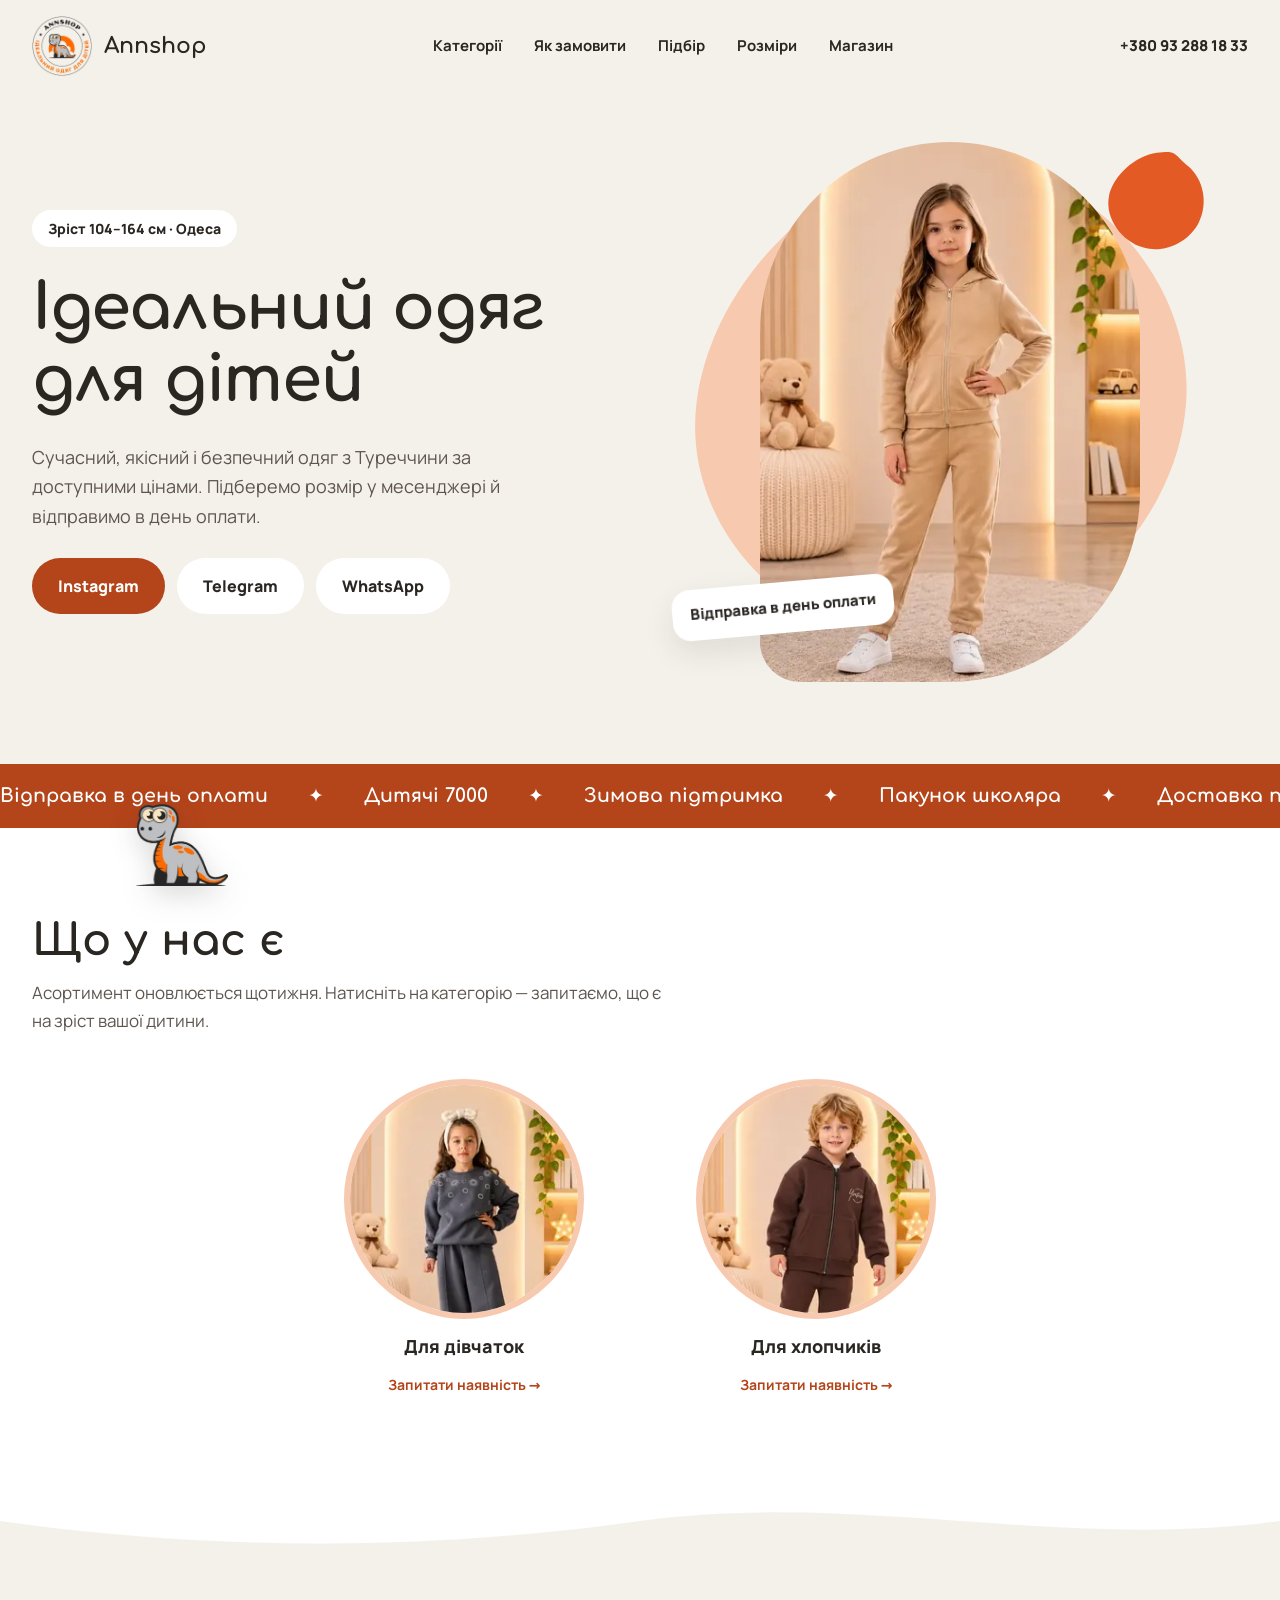
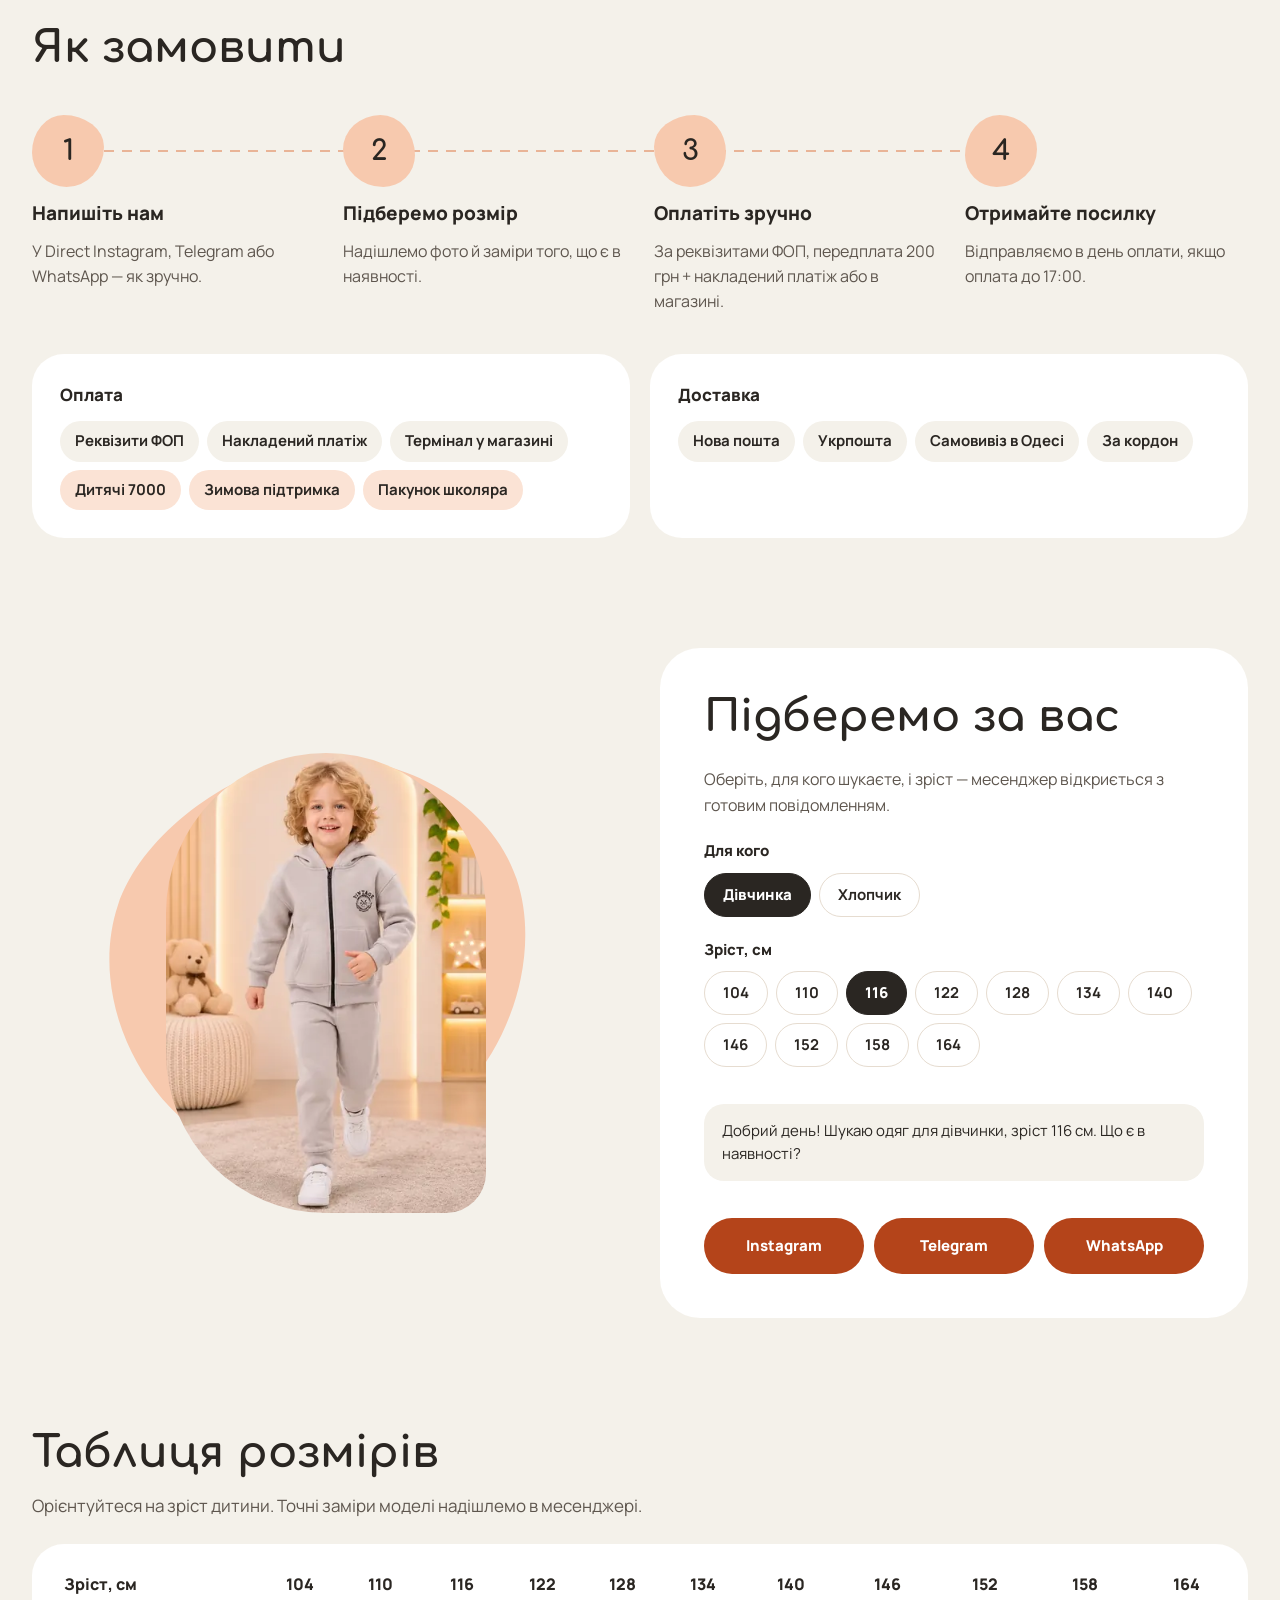
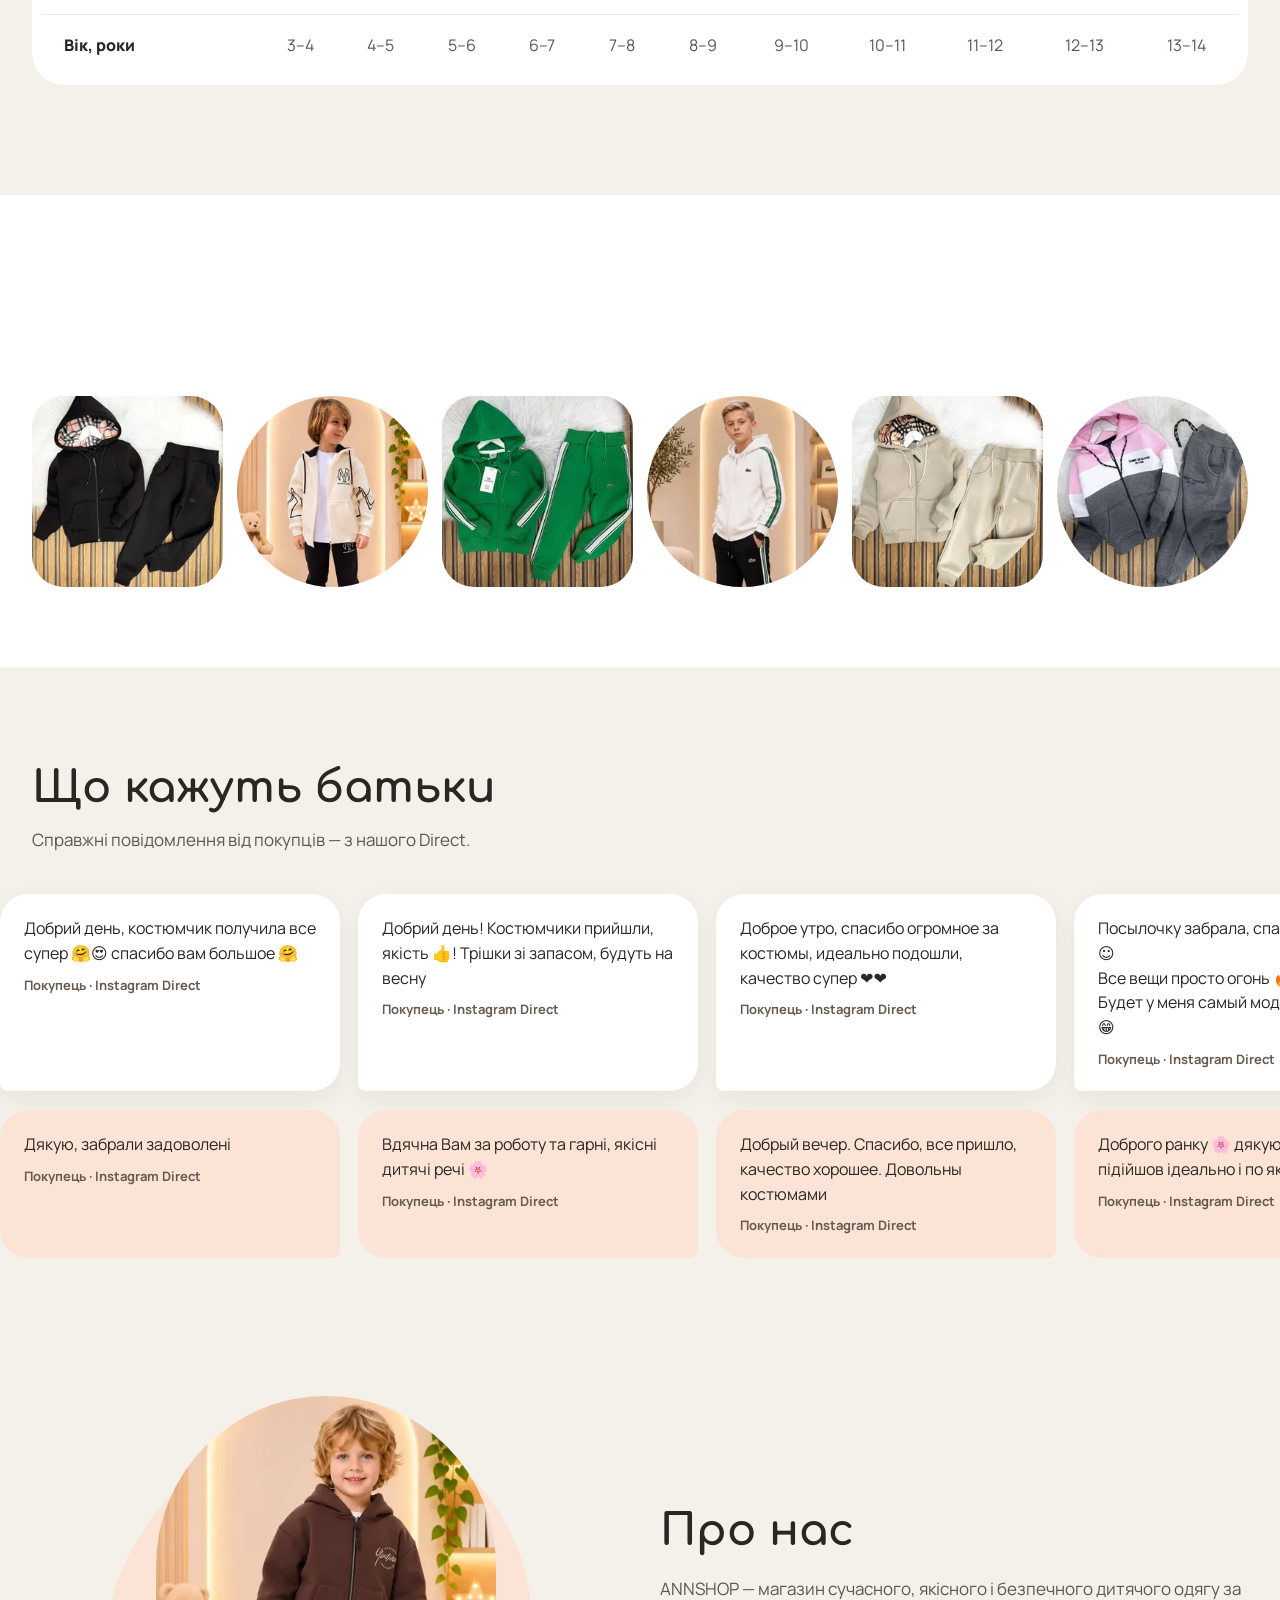
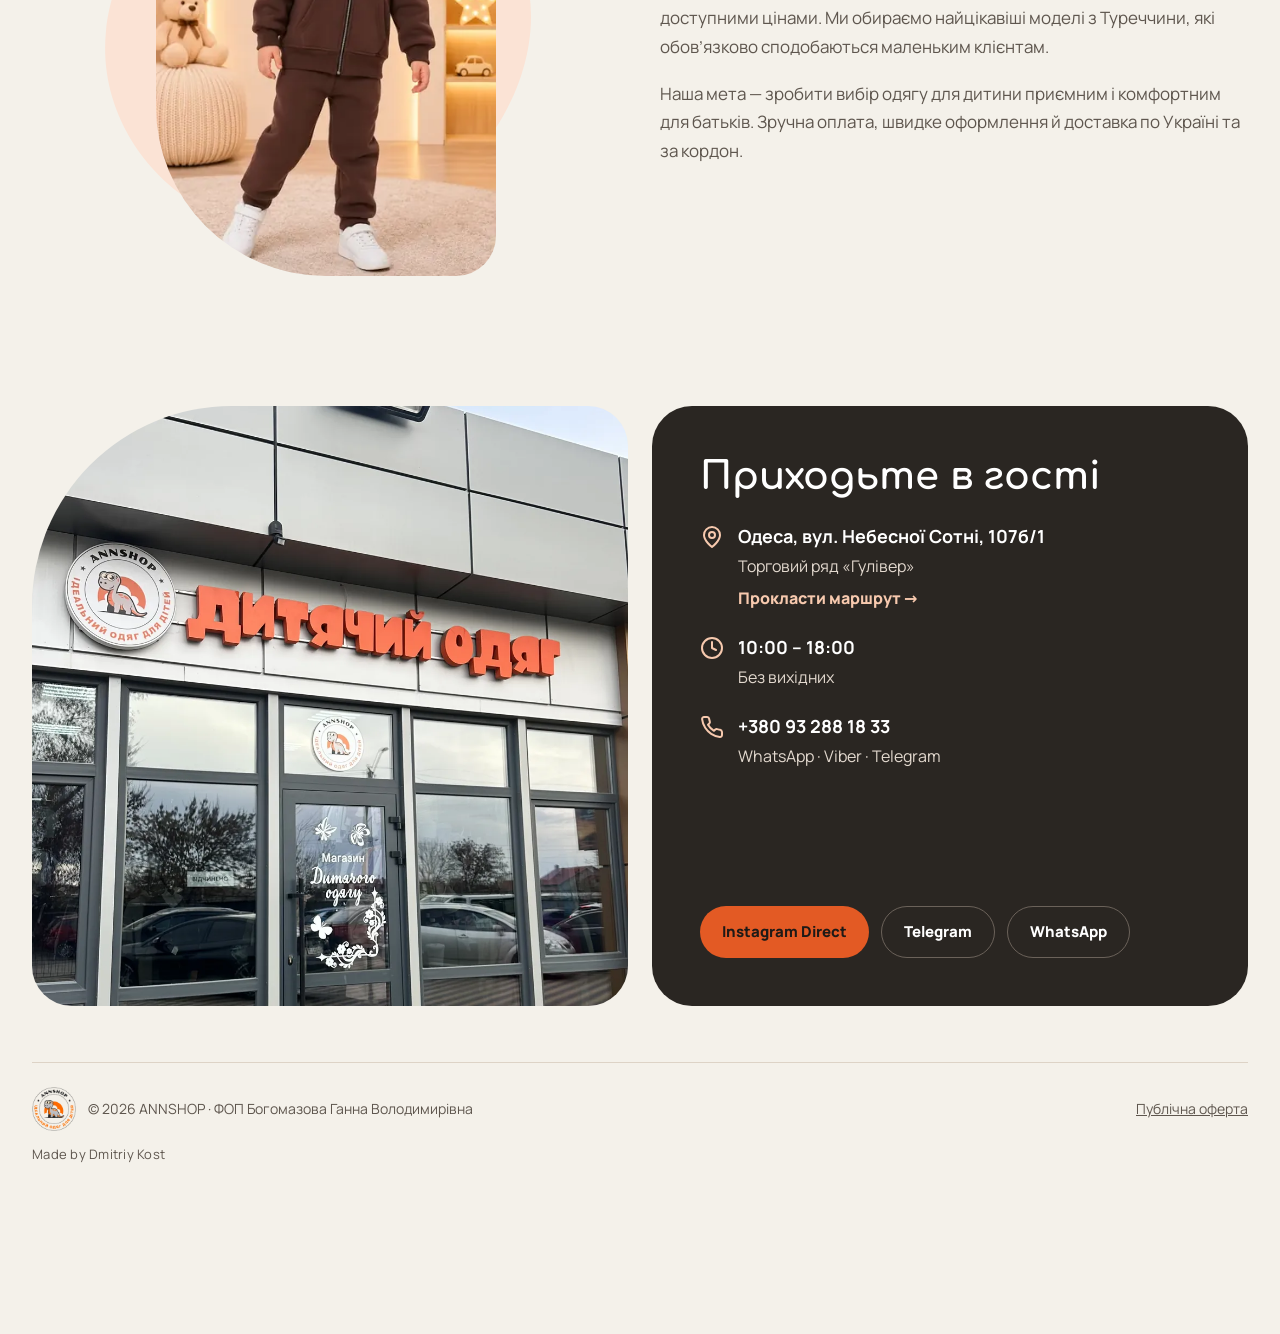
==== commit 2f7bb2ab: "Add files via upload" ====
--- a/index.html
+++ b/index.html
@@ -16,7 +16,12 @@
 <meta property="og:locale" content="uk_UA">
 <meta property="og:title" content="ANNSHOP — ідеальний одяг для дітей">
 <meta property="og:description" content="Дитячий одяг з Туреччини, 104–164 см. Одеса, відправка в день оплати.">
-<meta property="og:image" content="assets/img/og-image.jpg">
+<meta property="og:url" content="https://annshop.com.ua/">
+<meta property="og:image" content="https://annshop.com.ua/assets/img/og-image.jpg">
+<meta property="og:image:width" content="1200">
+<meta property="og:image:height" content="630">
+<meta name="twitter:card" content="summary_large_image">
+<link rel="canonical" href="https://annshop.com.ua/">
 
 <link rel="preload" href="assets/fonts/comfortaa-cyrillic-wght-normal.woff2" as="font" type="font/woff2" crossorigin>
 <link rel="preload" href="assets/fonts/manrope-cyrillic-wght-normal.woff2" as="font" type="font/woff2" crossorigin>
@@ -35,6 +40,9 @@
   "@context": "https://schema.org",
   "@type": "ClothingStore",
   "name": "ANNSHOP",
+  "url": "https://annshop.com.ua/",
+  "image": "https://annshop.com.ua/assets/img/og-image.jpg",
+  "logo": "https://annshop.com.ua/assets/img/logo.webp",
   "description": "Дитячий одяг з Туреччини на зріст 104–164 см",
   "telephone": "+380932881833",
   "email": "anutau92@gmail.com",
